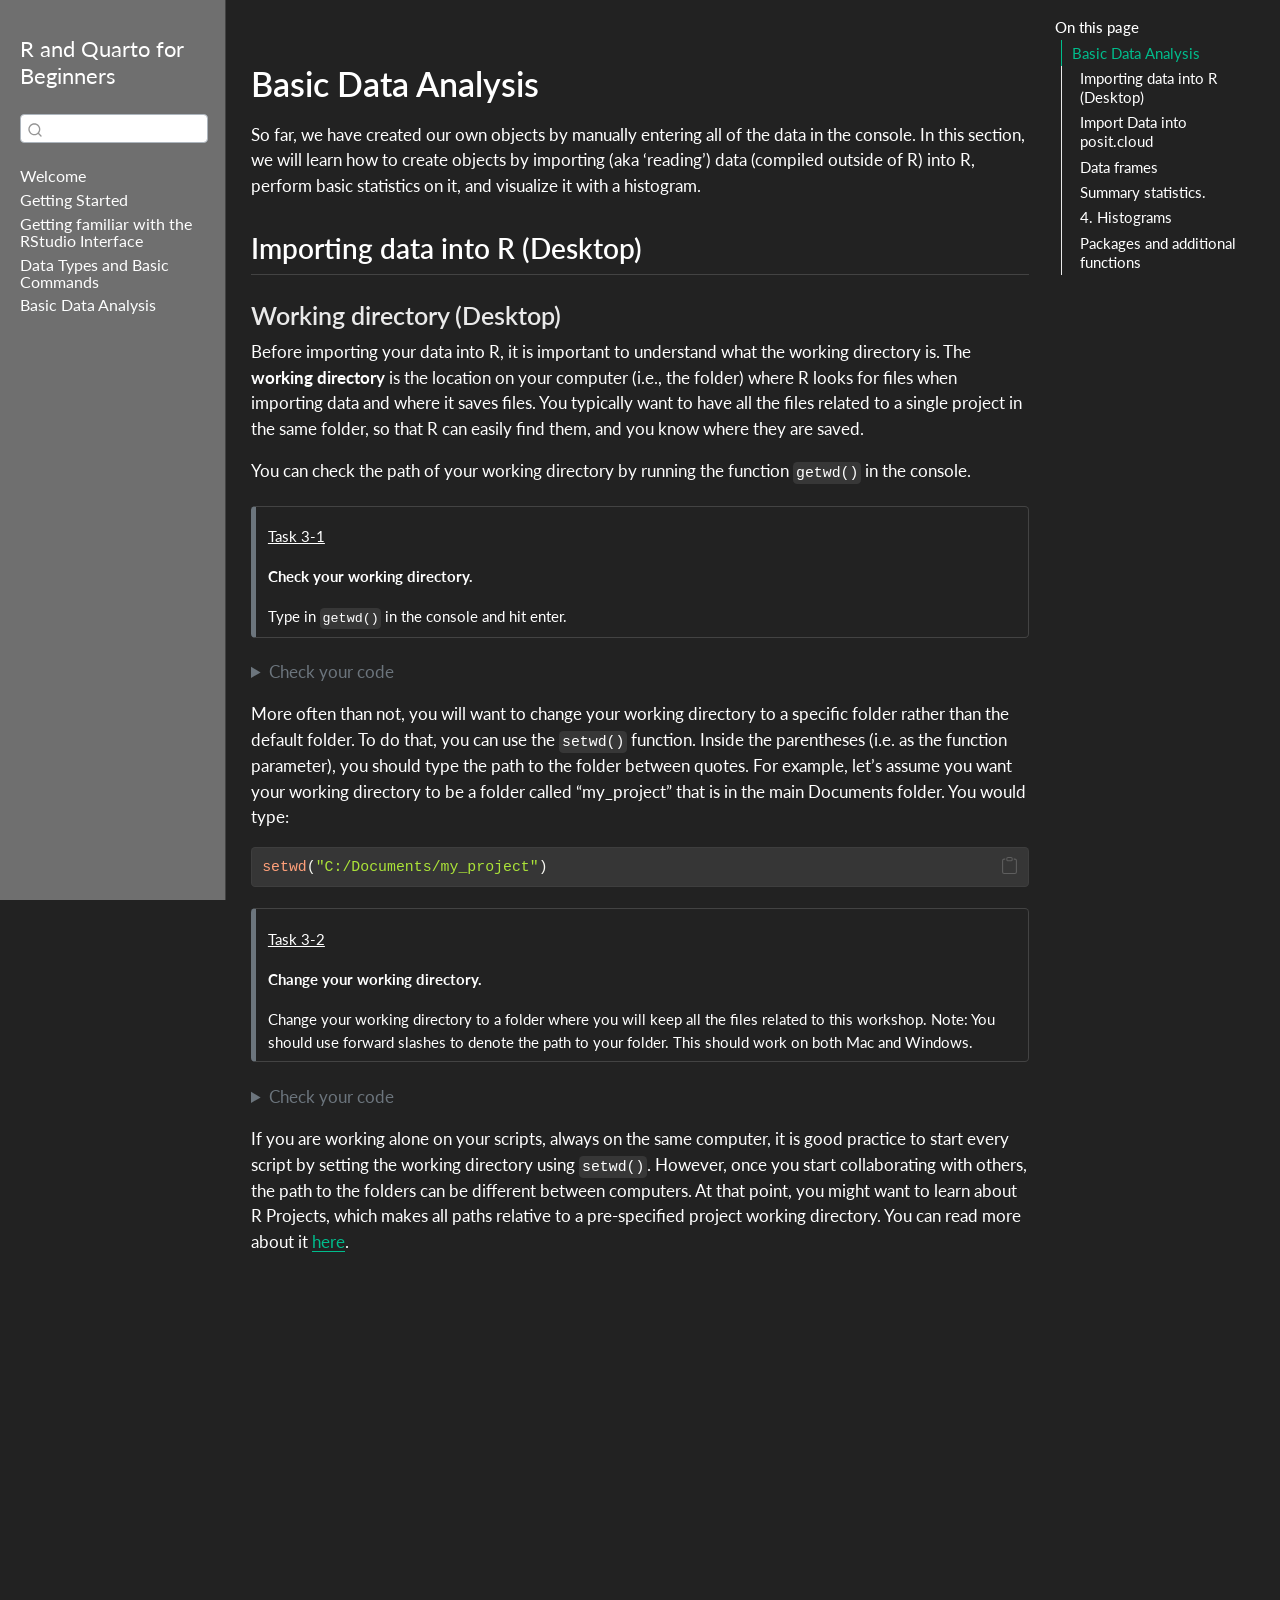
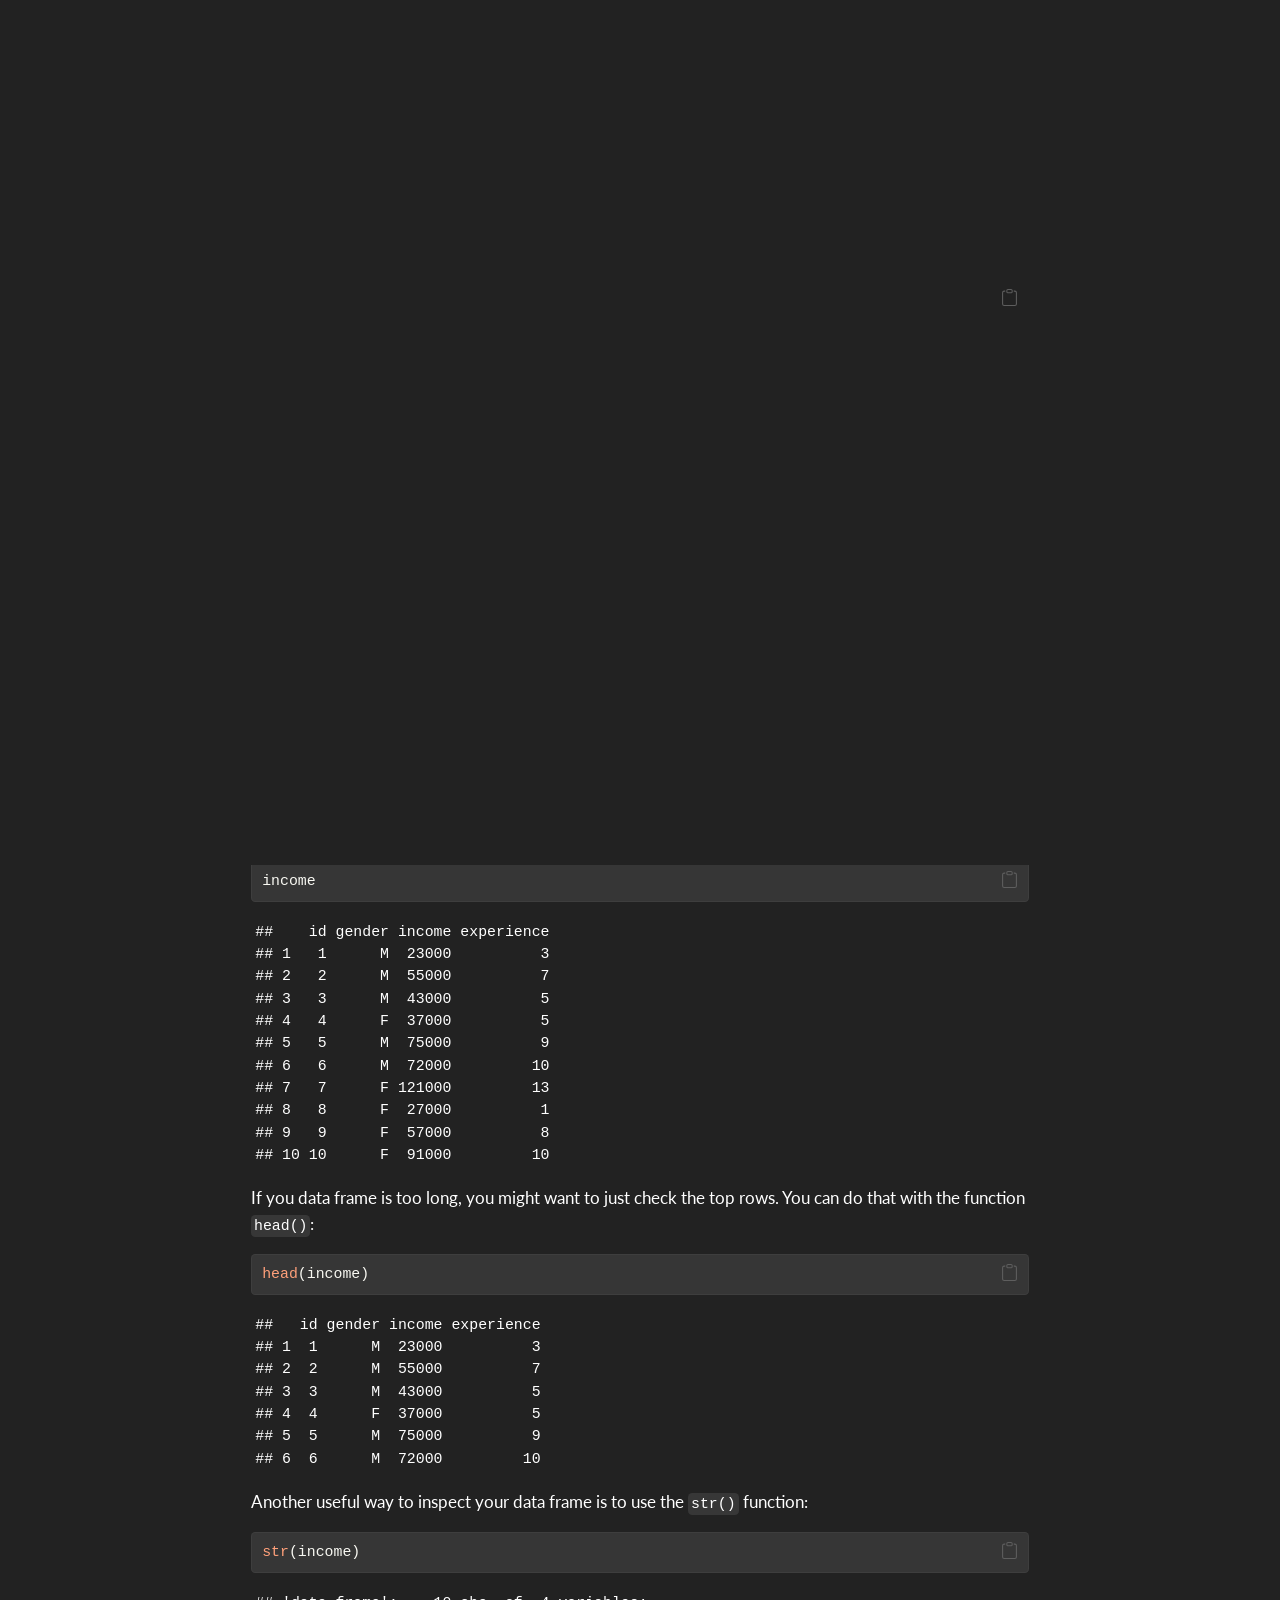
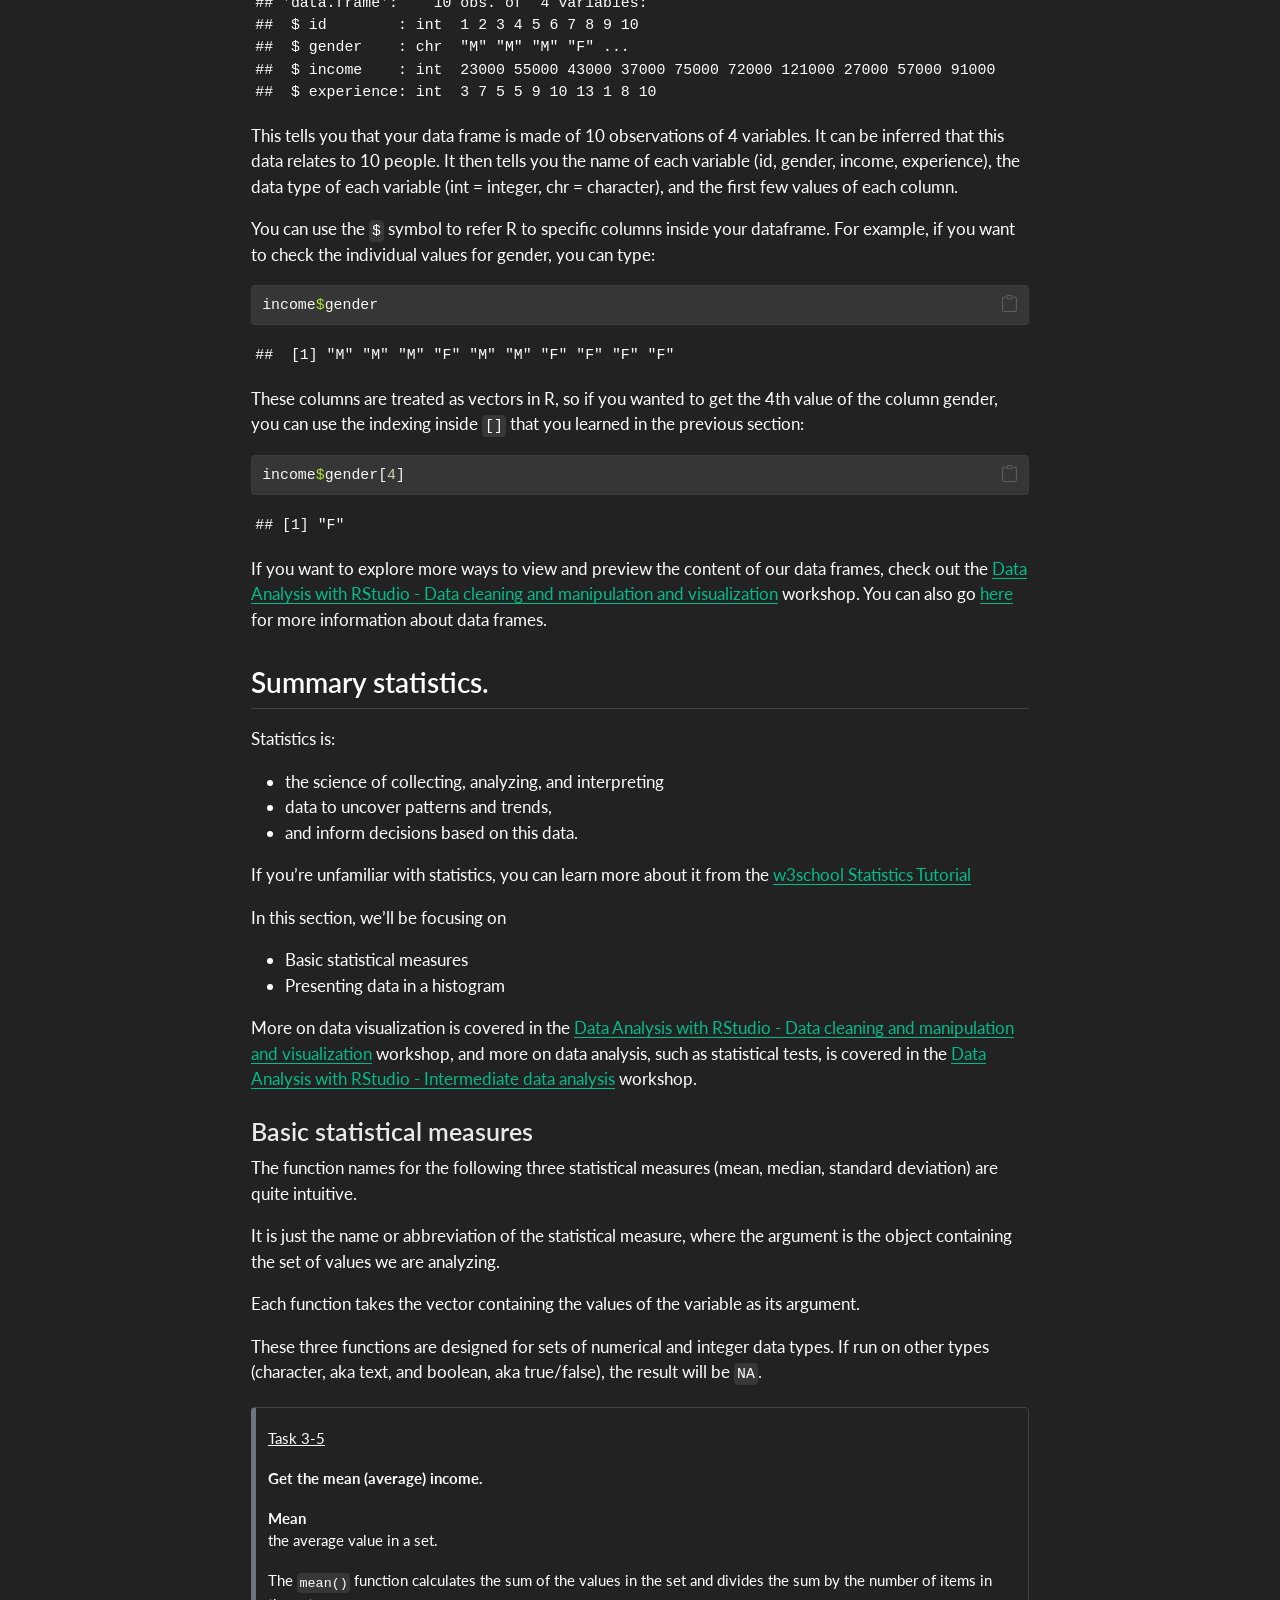
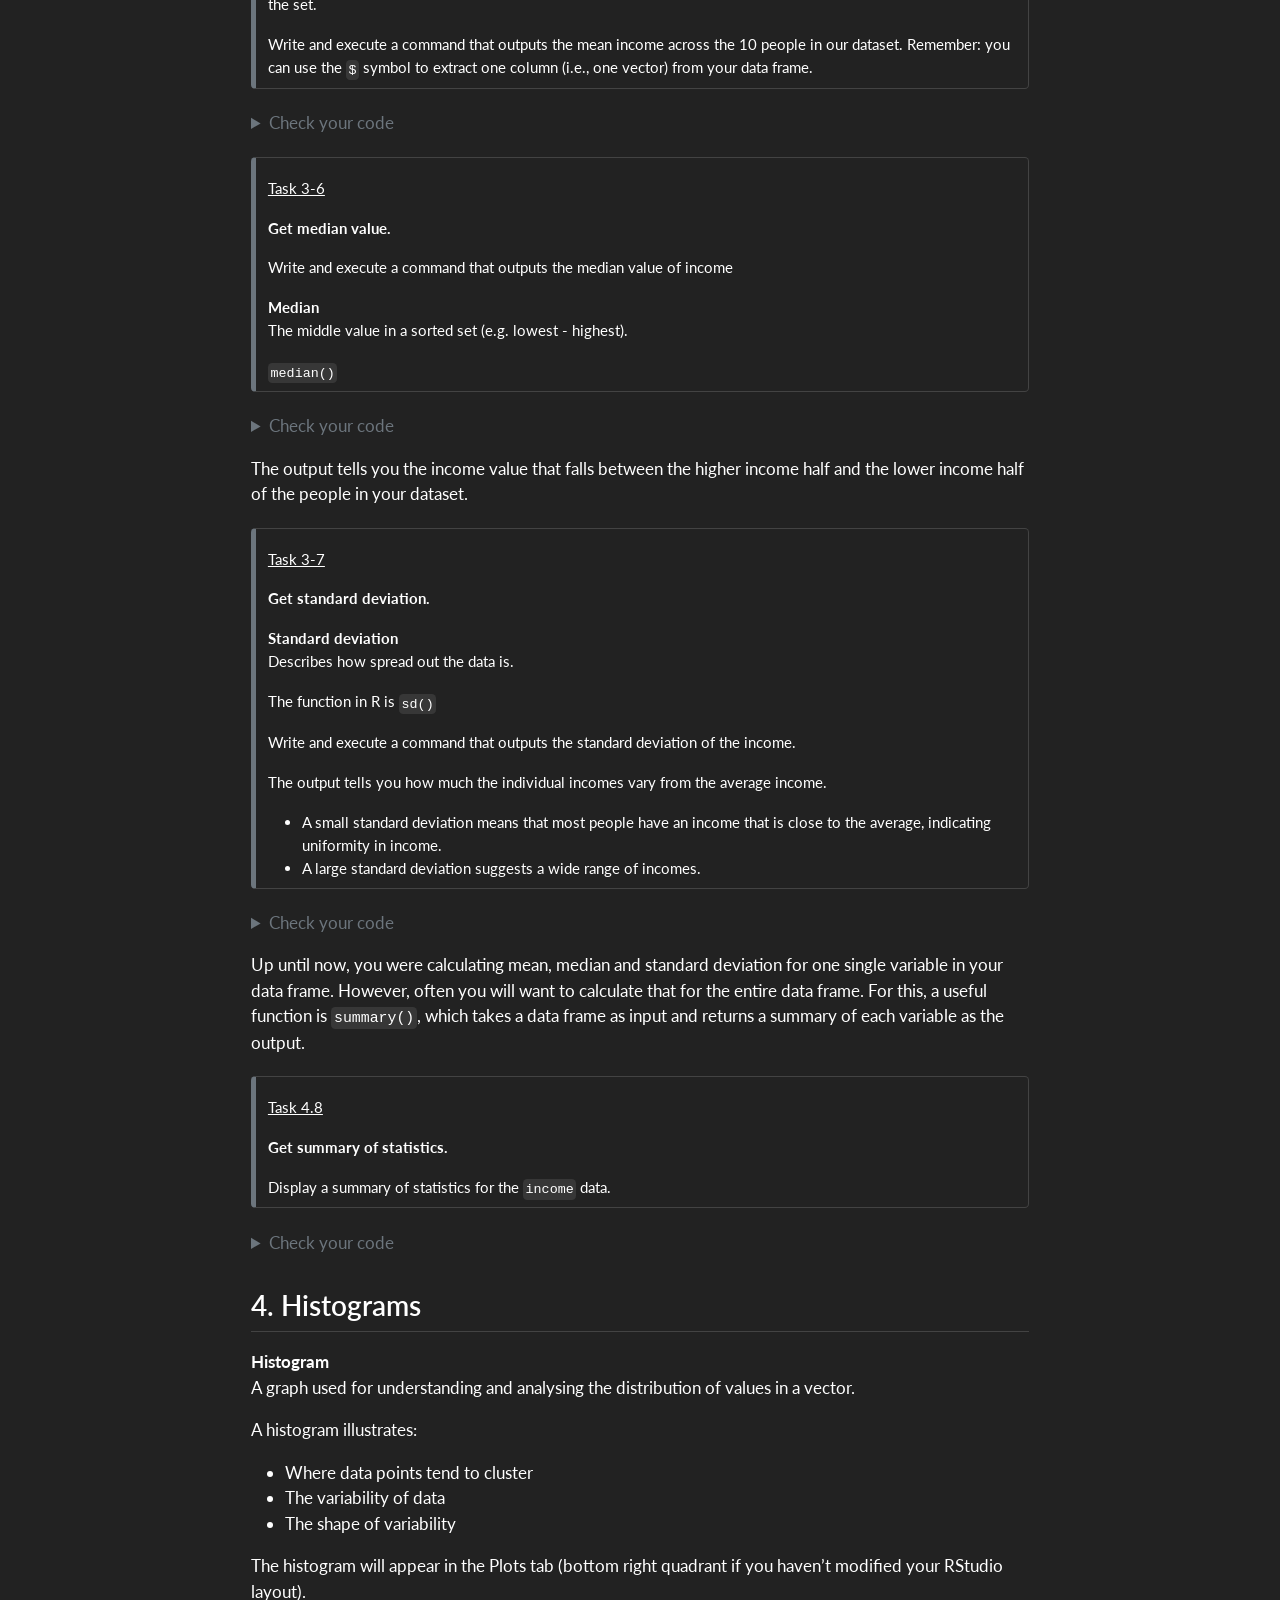
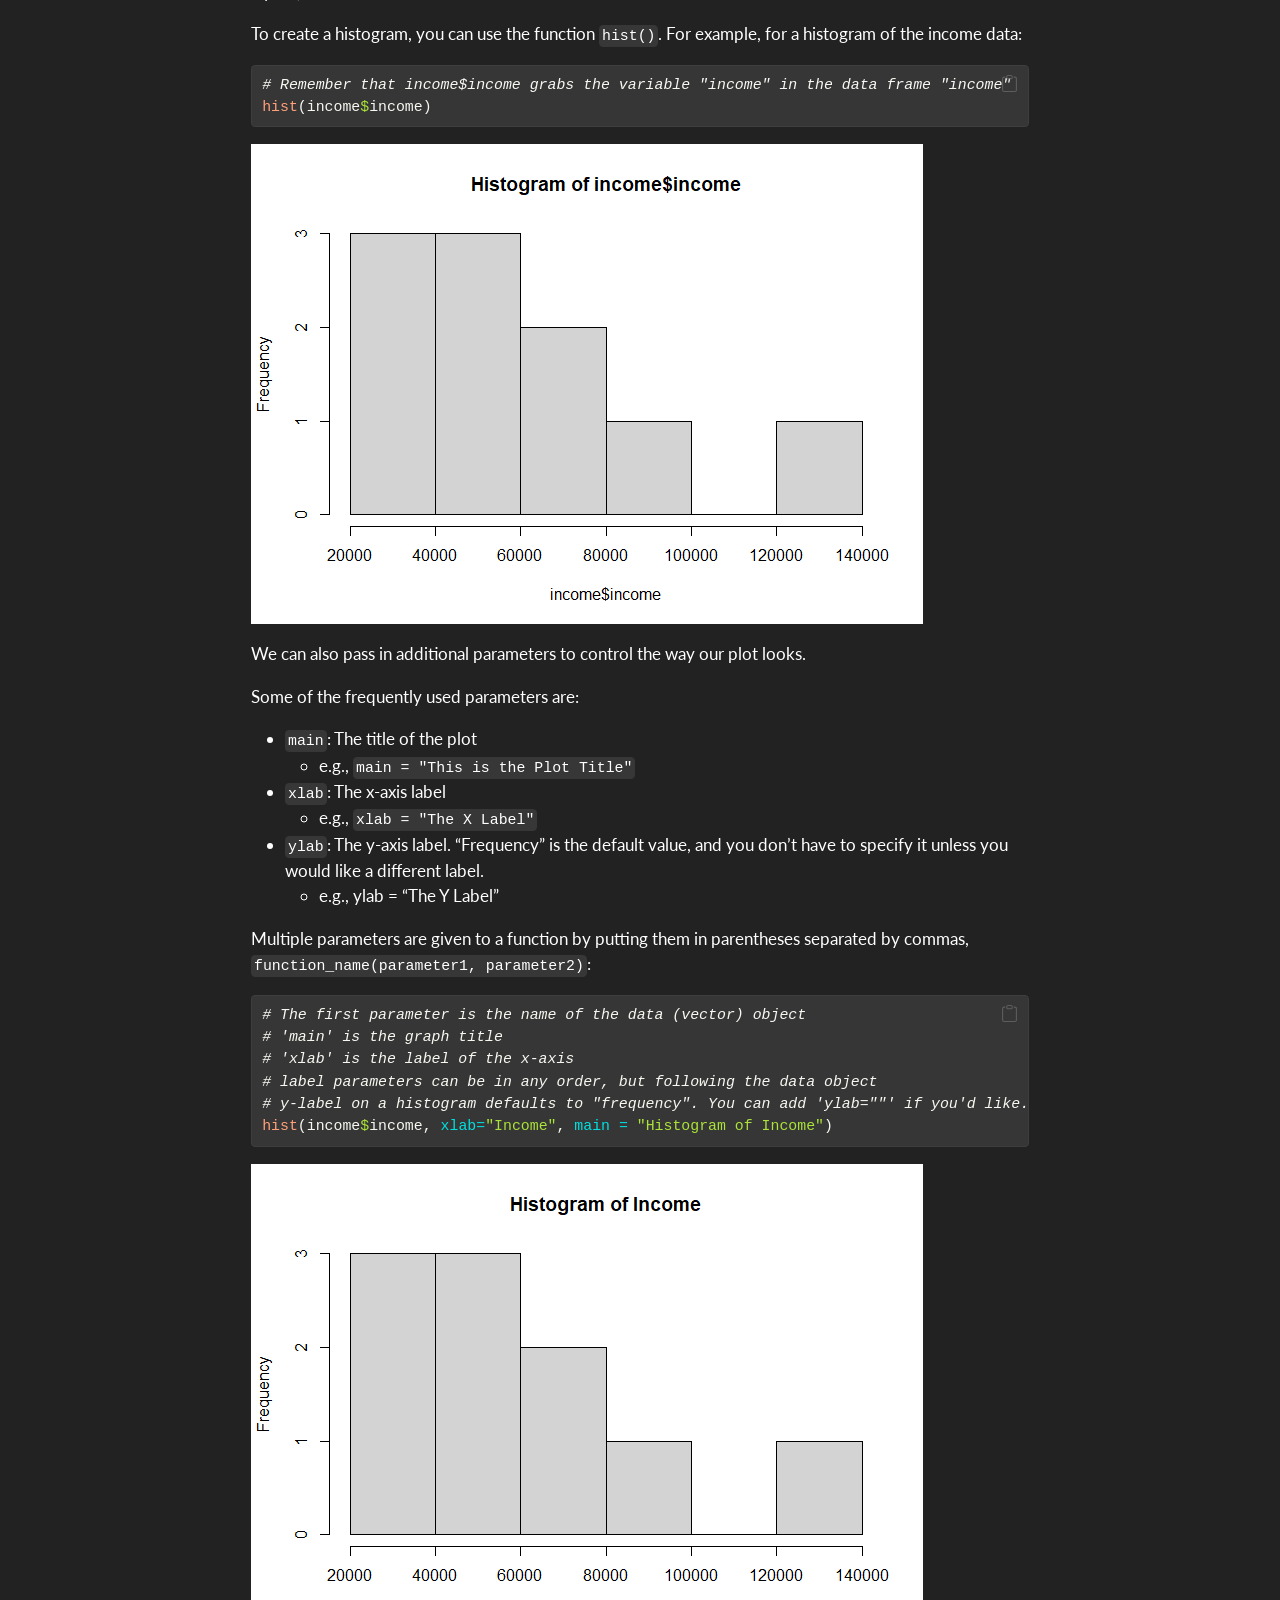
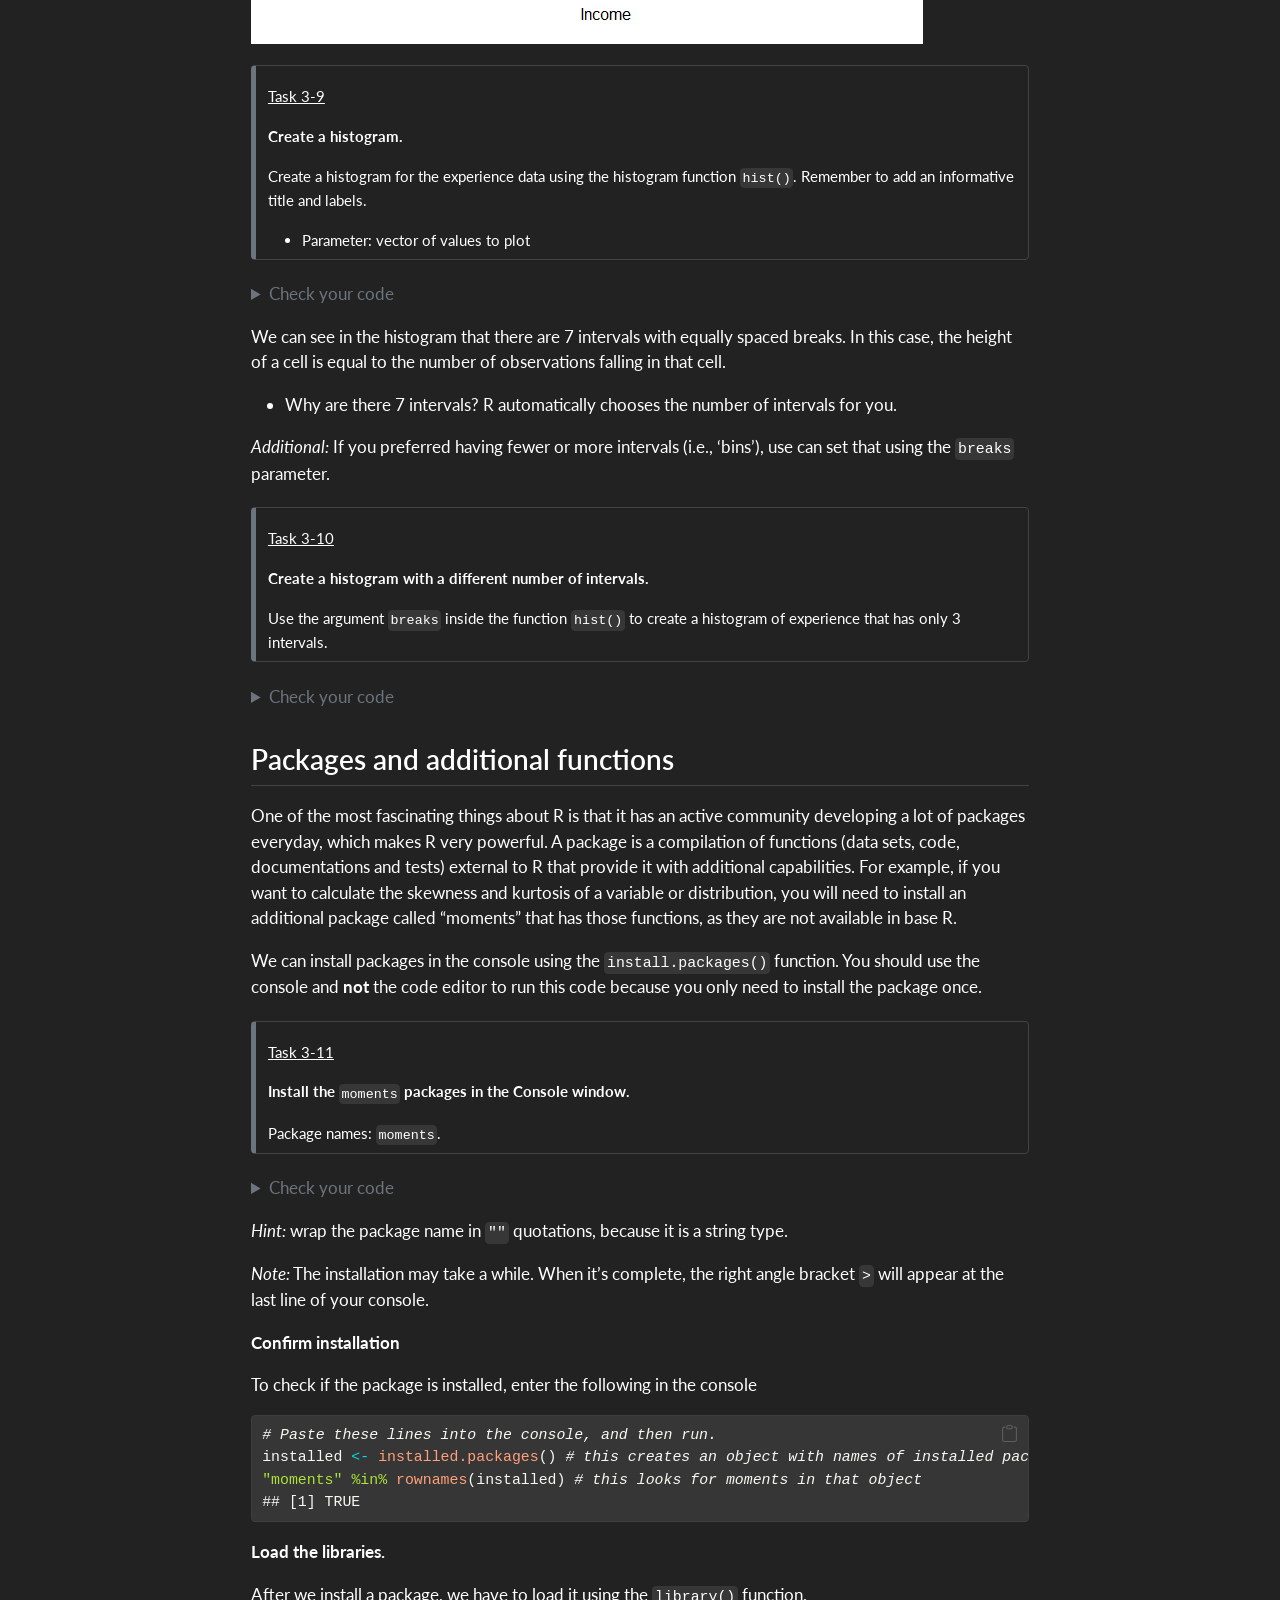
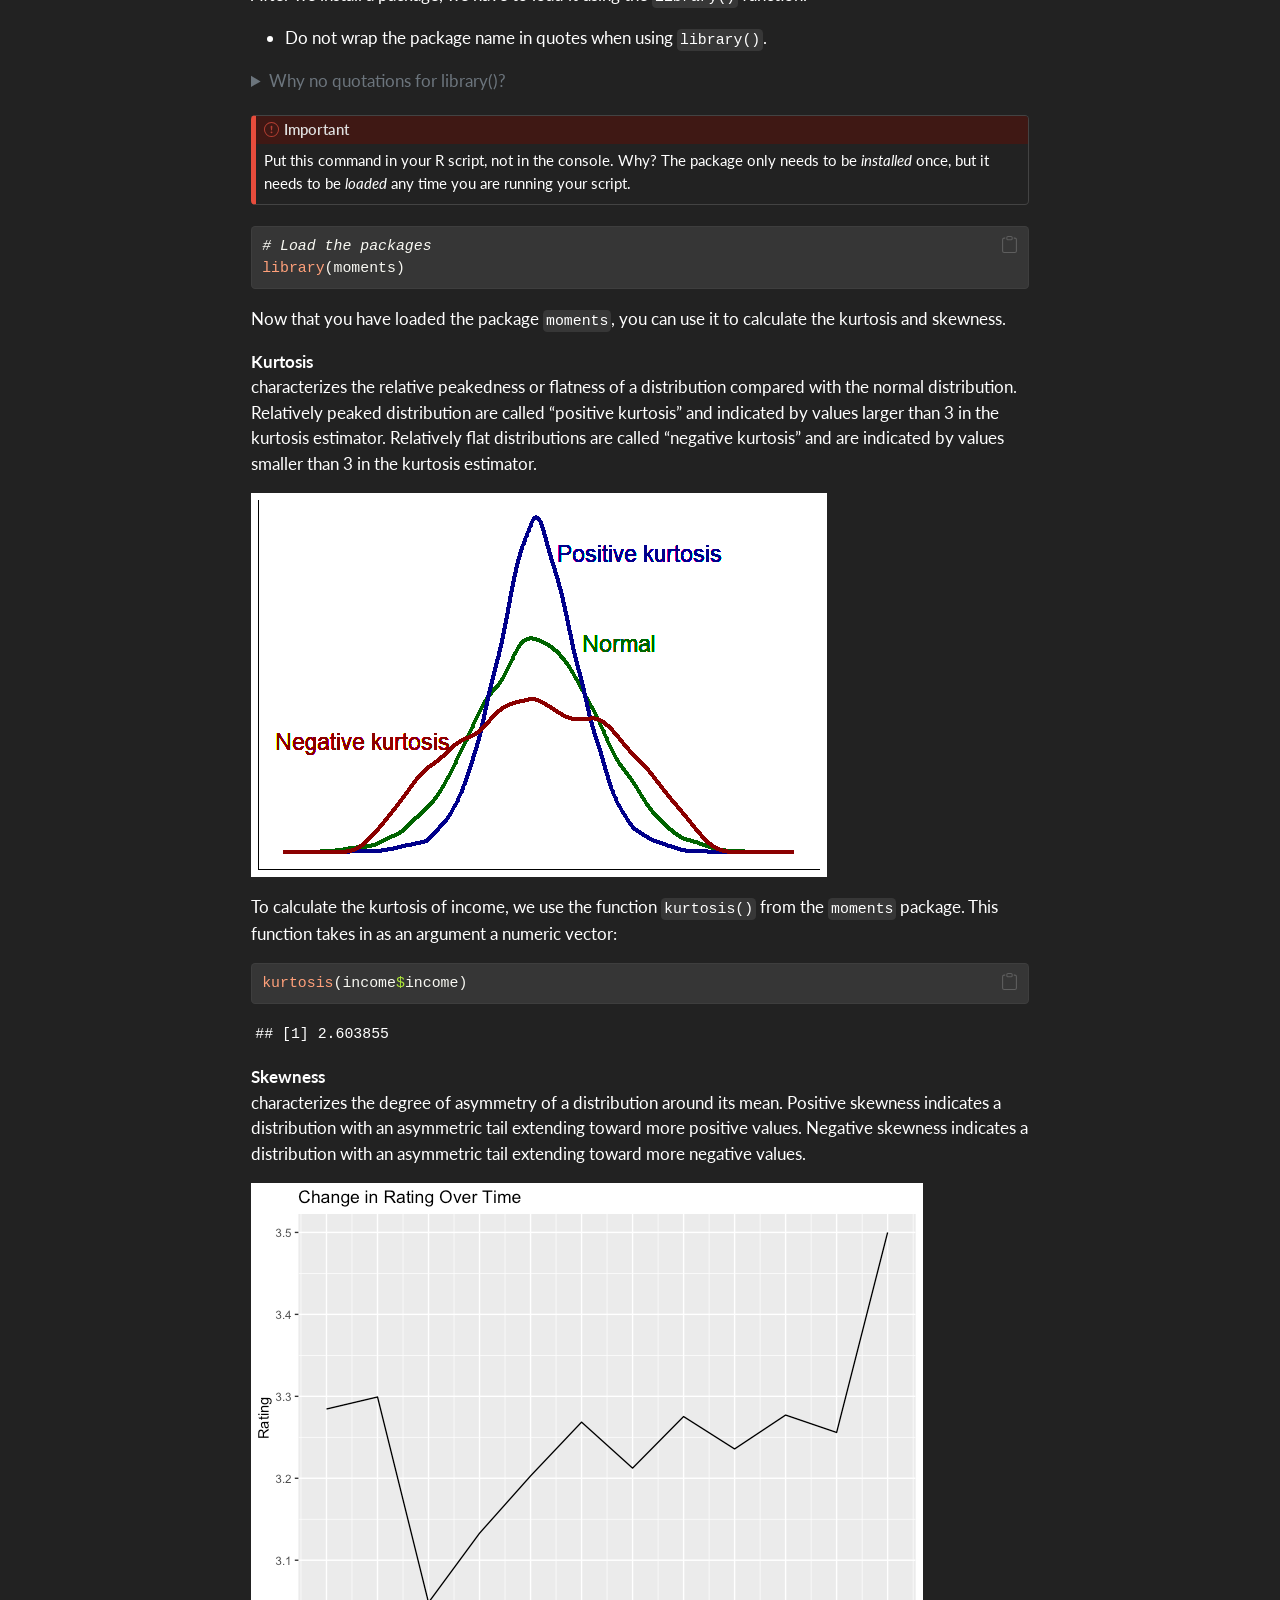
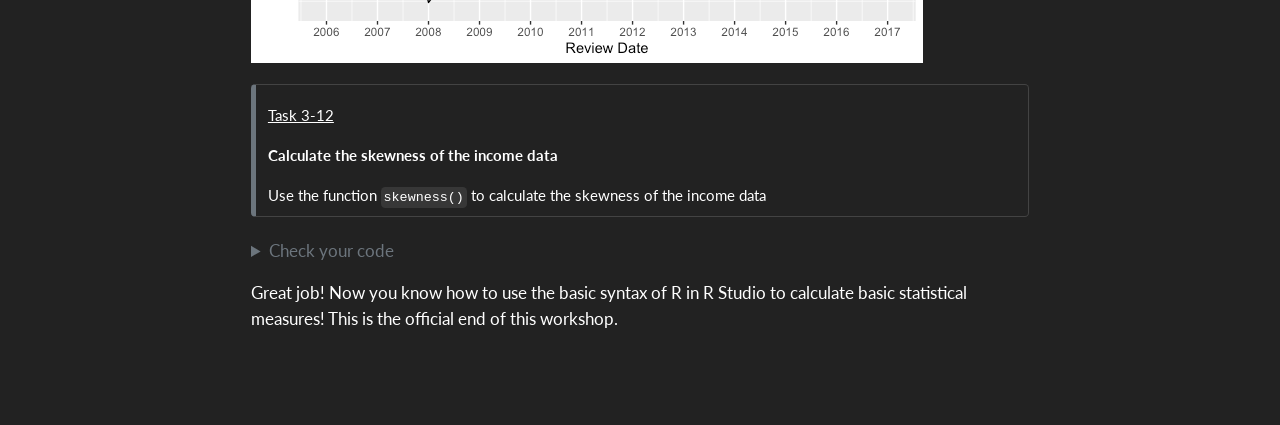
==== docs/basic-analyses.html @ 028a821b "fin" ====
<!DOCTYPE html>
<html xmlns="http://www.w3.org/1999/xhtml" lang="en" xml:lang="en"><head>

<meta charset="utf-8">
<meta name="generator" content="quarto-1.8.27">

<meta name="viewport" content="width=device-width, initial-scale=1.0, user-scalable=yes">


<title>basic-analyses – R and Quarto for Beginners</title>
<style>
code{white-space: pre-wrap;}
span.smallcaps{font-variant: small-caps;}
div.columns{display: flex; gap: min(4vw, 1.5em);}
div.column{flex: auto; overflow-x: auto;}
div.hanging-indent{margin-left: 1.5em; text-indent: -1.5em;}
ul.task-list{list-style: none;}
ul.task-list li input[type="checkbox"] {
  width: 0.8em;
  margin: 0 0.8em 0.2em -1em; /* quarto-specific, see https://github.com/quarto-dev/quarto-cli/issues/4556 */ 
  vertical-align: middle;
}
/* CSS for syntax highlighting */
html { -webkit-text-size-adjust: 100%; }
pre > code.sourceCode { white-space: pre; position: relative; }
pre > code.sourceCode > span { display: inline-block; line-height: 1.25; }
pre > code.sourceCode > span:empty { height: 1.2em; }
.sourceCode { overflow: visible; }
code.sourceCode > span { color: inherit; text-decoration: inherit; }
div.sourceCode { margin: 1em 0; }
pre.sourceCode { margin: 0; }
@media screen {
div.sourceCode { overflow: auto; }
}
@media print {
pre > code.sourceCode { white-space: pre-wrap; }
pre > code.sourceCode > span { text-indent: -5em; padding-left: 5em; }
}
pre.numberSource code
  { counter-reset: source-line 0; }
pre.numberSource code > span
  { position: relative; left: -4em; counter-increment: source-line; }
pre.numberSource code > span > a:first-child::before
  { content: counter(source-line);
    position: relative; left: -1em; text-align: right; vertical-align: baseline;
    border: none; display: inline-block;
    -webkit-touch-callout: none; -webkit-user-select: none;
    -khtml-user-select: none; -moz-user-select: none;
    -ms-user-select: none; user-select: none;
    padding: 0 4px; width: 4em;
  }
pre.numberSource { margin-left: 3em;  padding-left: 4px; }
div.sourceCode
  {   }
@media screen {
pre > code.sourceCode > span > a:first-child::before { text-decoration: underline; }
}
</style>


<script src="site_libs/quarto-nav/quarto-nav.js"></script>
<script src="site_libs/quarto-nav/headroom.min.js"></script>
<script src="site_libs/clipboard/clipboard.min.js"></script>
<script src="site_libs/quarto-search/autocomplete.umd.js"></script>
<script src="site_libs/quarto-search/fuse.min.js"></script>
<script src="site_libs/quarto-search/quarto-search.js"></script>
<meta name="quarto:offset" content="./">
<script src="site_libs/quarto-html/quarto.js" type="module"></script>
<script src="site_libs/quarto-html/tabsets/tabsets.js" type="module"></script>
<script src="site_libs/quarto-html/axe/axe-check.js" type="module"></script>
<script src="site_libs/quarto-html/popper.min.js"></script>
<script src="site_libs/quarto-html/tippy.umd.min.js"></script>
<script src="site_libs/quarto-html/anchor.min.js"></script>
<link href="site_libs/quarto-html/tippy.css" rel="stylesheet">
<link href="site_libs/quarto-html/quarto-syntax-highlighting-dark-4d9afe2b8d18ee9fa5d0d57b5ed4214d.css" rel="stylesheet" id="quarto-text-highlighting-styles">
<script src="site_libs/bootstrap/bootstrap.min.js"></script>
<link href="site_libs/bootstrap/bootstrap-icons.css" rel="stylesheet">
<link href="site_libs/bootstrap/bootstrap-96e9ea3fe3ab1223fc52048f2d3b7472.min.css" rel="stylesheet" append-hash="true" id="quarto-bootstrap" data-mode="dark">
<script src="site_libs/quarto-contrib/glightbox/glightbox.min.js"></script>
<link href="site_libs/quarto-contrib/glightbox/glightbox.min.css" rel="stylesheet">
<link href="site_libs/quarto-contrib/glightbox/lightbox.css" rel="stylesheet">
<script id="quarto-search-options" type="application/json">{
  "location": "sidebar",
  "copy-button": false,
  "collapse-after": 3,
  "panel-placement": "start",
  "type": "textbox",
  "limit": 50,
  "keyboard-shortcut": [
    "f",
    "/",
    "s"
  ],
  "show-item-context": false,
  "language": {
    "search-no-results-text": "No results",
    "search-matching-documents-text": "matching documents",
    "search-copy-link-title": "Copy link to search",
    "search-hide-matches-text": "Hide additional matches",
    "search-more-match-text": "more match in this document",
    "search-more-matches-text": "more matches in this document",
    "search-clear-button-title": "Clear",
    "search-text-placeholder": "",
    "search-detached-cancel-button-title": "Cancel",
    "search-submit-button-title": "Submit",
    "search-label": "Search"
  }
}</script>


<link rel="stylesheet" href="styles.css">
</head>

<body class="nav-sidebar docked quarto-light">

<div id="quarto-search-results"></div>
  <header id="quarto-header" class="headroom fixed-top">
  <nav class="quarto-secondary-nav">
    <div class="container-fluid d-flex">
      <button type="button" class="quarto-btn-toggle btn" data-bs-toggle="collapse" role="button" data-bs-target=".quarto-sidebar-collapse-item" aria-controls="quarto-sidebar" aria-expanded="false" aria-label="Toggle sidebar navigation" onclick="if (window.quartoToggleHeadroom) { window.quartoToggleHeadroom(); }">
        <i class="bi bi-layout-text-sidebar-reverse"></i>
      </button>
        <nav class="quarto-page-breadcrumbs" aria-label="breadcrumb"><ol class="breadcrumb"><li class="breadcrumb-item"><a href="./basic-analyses.html">Basic Data Analysis</a></li></ol></nav>
        <a class="flex-grow-1" role="navigation" data-bs-toggle="collapse" data-bs-target=".quarto-sidebar-collapse-item" aria-controls="quarto-sidebar" aria-expanded="false" aria-label="Toggle sidebar navigation" onclick="if (window.quartoToggleHeadroom) { window.quartoToggleHeadroom(); }">      
        </a>
      <button type="button" class="btn quarto-search-button" aria-label="Search" onclick="window.quartoOpenSearch();">
        <i class="bi bi-search"></i>
      </button>
    </div>
  </nav>
</header>
<!-- content -->
<div id="quarto-content" class="quarto-container page-columns page-rows-contents page-layout-article">
<!-- sidebar -->
  <nav id="quarto-sidebar" class="sidebar collapse collapse-horizontal quarto-sidebar-collapse-item sidebar-navigation docked overflow-auto">
    <div class="pt-lg-2 mt-2 text-left sidebar-header">
    <div class="sidebar-title mb-0 py-0">
      <a href="./">R and Quarto for Beginners</a> 
    </div>
      </div>
        <div class="mt-2 flex-shrink-0 align-items-center">
        <div class="sidebar-search">
        <div id="quarto-search" class="" title="Search"></div>
        </div>
        </div>
    <div class="sidebar-menu-container"> 
    <ul class="list-unstyled mt-1">
        <li class="sidebar-item">
  <div class="sidebar-item-container"> 
  <a href="./index.html" class="sidebar-item-text sidebar-link">
 <span class="menu-text">Welcome</span></a>
  </div>
</li>
        <li class="sidebar-item">
  <div class="sidebar-item-container"> 
  <a href="./getting-started.html" class="sidebar-item-text sidebar-link">
 <span class="menu-text">Getting Started</span></a>
  </div>
</li>
        <li class="sidebar-item">
  <div class="sidebar-item-container"> 
  <a href="./rstudio-interface.html" class="sidebar-item-text sidebar-link">
 <span class="menu-text">Getting familiar with the RStudio Interface</span></a>
  </div>
</li>
        <li class="sidebar-item">
  <div class="sidebar-item-container"> 
  <a href="./data-types-commands.html" class="sidebar-item-text sidebar-link">
 <span class="menu-text">Data Types and Basic Commands</span></a>
  </div>
</li>
        <li class="sidebar-item">
  <div class="sidebar-item-container"> 
  <a href="./basic-analyses.html" class="sidebar-item-text sidebar-link active">
 <span class="menu-text">Basic Data Analysis</span></a>
  </div>
</li>
    </ul>
    </div>
</nav>
<div id="quarto-sidebar-glass" class="quarto-sidebar-collapse-item" data-bs-toggle="collapse" data-bs-target=".quarto-sidebar-collapse-item"></div>
<!-- margin-sidebar -->
    <div id="quarto-margin-sidebar" class="sidebar margin-sidebar">
        <nav id="TOC" role="doc-toc" class="toc-active">
    <h2 id="toc-title">On this page</h2>
   
  <ul>
  <li><a href="#basic-data-analysis" id="toc-basic-data-analysis" class="nav-link active" data-scroll-target="#basic-data-analysis">Basic Data Analysis</a>
  <ul>
  <li><a href="#importing-data-into-r-desktop" id="toc-importing-data-into-r-desktop" class="nav-link" data-scroll-target="#importing-data-into-r-desktop">Importing data into R (Desktop)</a>
  <ul>
  <li><a href="#working-directory-desktop" id="toc-working-directory-desktop" class="nav-link" data-scroll-target="#working-directory-desktop">Working directory (Desktop)</a></li>
  <li><a href="#importing-tabular-data" id="toc-importing-tabular-data" class="nav-link" data-scroll-target="#importing-tabular-data">Importing tabular data</a></li>
  </ul></li>
  <li><a href="#import-data-into-posit.cloud" id="toc-import-data-into-posit.cloud" class="nav-link" data-scroll-target="#import-data-into-posit.cloud">Import Data into posit.cloud</a>
  <ul>
  <li><a href="#read.csv" id="toc-read.csv" class="nav-link" data-scroll-target="#read.csv">read.csv()</a></li>
  </ul></li>
  <li><a href="#data-frames" id="toc-data-frames" class="nav-link" data-scroll-target="#data-frames">Data frames</a></li>
  <li><a href="#summary-statistics." id="toc-summary-statistics." class="nav-link" data-scroll-target="#summary-statistics.">Summary statistics.</a>
  <ul>
  <li><a href="#basic-statistical-measures" id="toc-basic-statistical-measures" class="nav-link" data-scroll-target="#basic-statistical-measures">Basic statistical measures</a></li>
  </ul></li>
  <li><a href="#histograms" id="toc-histograms" class="nav-link" data-scroll-target="#histograms">4. Histograms</a></li>
  <li><a href="#packages-and-additional-functions" id="toc-packages-and-additional-functions" class="nav-link" data-scroll-target="#packages-and-additional-functions">Packages and additional functions</a></li>
  </ul></li>
  </ul>
</nav>
    </div>
<!-- main -->
<main class="content" id="quarto-document-content"><header id="title-block-header" class="quarto-title-block"></header>




<section id="basic-data-analysis" class="level1">
<h1>Basic Data Analysis</h1>
<p>So far, we have created our own objects by manually entering all of the data in the console. In this section, we will learn how to create objects by importing (aka ‘reading’) data (compiled outside of R) into R, perform basic statistics on it, and visualize it with a histogram.</p>
<section id="importing-data-into-r-desktop" class="level2">
<h2 class="anchored" data-anchor-id="importing-data-into-r-desktop">Importing data into R (Desktop)</h2>
<section id="working-directory-desktop" class="level3">
<h3 class="anchored" data-anchor-id="working-directory-desktop">Working directory (Desktop)</h3>
<p>Before importing your data into R, it is important to understand what the working directory is. The <strong>working directory</strong> is the location on your computer (i.e., the folder) where R looks for files when importing data and where it saves files. You typically want to have all the files related to a single project in the same folder, so that R can easily find them, and you know where they are saved.</p>
<p>You can check the path of your working directory by running the function <code>getwd()</code> in the console.</p>
<div class="callout callout-style-simple callout-none no-icon">
<div class="callout-body d-flex">
<div class="callout-icon-container">
<i class="callout-icon no-icon"></i>
</div>
<div class="callout-body-container">
<p><u>Task 3-1</u></p>
<p><strong>Check your working directory.</strong></p>
<p>Type in <code>getwd()</code> in the console and hit enter.</p>
</div>
</div>
</div>
<details>
<summary>
Check your code
</summary>
<div class="code-copy-outer-scaffold"><div class="sourceCode" id="cb1"><pre class="sourceCode r code-with-copy"><code class="sourceCode r"><span id="cb1-1"><a href="#cb1-1" aria-hidden="true" tabindex="-1"></a><span class="fu">getwd</span>()</span></code></pre></div><button title="Copy to Clipboard" class="code-copy-button"><i class="bi"></i></button></div>
<p>## [1] “A Path to a Folder”</p>
<p>You will get a path to a folder on your computer. This is your current working directory.</p>
</details>
<p>More often than not, you will want to change your working directory to a specific folder rather than the default folder. To do that, you can use the <code>setwd()</code> function. Inside the parentheses (i.e.&nbsp;as the function parameter), you should type the path to the folder between quotes. For example, let’s assume you want your working directory to be a folder called “my_project” that is in the main Documents folder. You would type:</p>
<div class="code-copy-outer-scaffold"><div class="sourceCode" id="cb2"><pre class="sourceCode r code-with-copy"><code class="sourceCode r"><span id="cb2-1"><a href="#cb2-1" aria-hidden="true" tabindex="-1"></a><span class="fu">setwd</span>(<span class="st">"C:/Documents/my_project"</span>)</span></code></pre></div><button title="Copy to Clipboard" class="code-copy-button"><i class="bi"></i></button></div>
<div class="callout callout-style-simple callout-none no-icon">
<div class="callout-body d-flex">
<div class="callout-icon-container">
<i class="callout-icon no-icon"></i>
</div>
<div class="callout-body-container">
<p><u>Task 3-2</u></p>
<p><strong>Change your working directory.</strong></p>
<p>Change your working directory to a folder where you will keep all the files related to this workshop. Note: You should use forward slashes to denote the path to your folder. This should work on both Mac and Windows.</p>
</div>
</div>
</div>
<details>
<summary>
Check your code
</summary>
<div class="code-copy-outer-scaffold"><div class="sourceCode" id="cb3"><pre class="sourceCode r code-with-copy"><code class="sourceCode r"><span id="cb3-1"><a href="#cb3-1" aria-hidden="true" tabindex="-1"></a><span class="fu">setwd</span>(<span class="st">"Path to Folder"</span>) <span class="co"># </span><span class="al">NOTE</span><span class="co">: you should change this to the path to the folder in your computer!</span></span></code></pre></div><button title="Copy to Clipboard" class="code-copy-button"><i class="bi"></i></button></div>
</details>
<p>If you are working alone on your scripts, always on the same computer, it is good practice to start every script by setting the working directory using <code>setwd()</code>. However, once you start collaborating with others, the path to the folders can be different between computers. At that point, you might want to learn about R Projects, which makes all paths relative to a pre-specified project working directory. You can read more about it <a href="https://intro2r.com/rsprojs.html" target="“_blank”">here</a>.</p>
</section>
<section id="importing-tabular-data" class="level3">
<h3 class="anchored" data-anchor-id="importing-tabular-data">Importing tabular data</h3>
<p>Now that you have your working directory set up, you can import your data into R. R can handle multiple file types:</p>
<ul>
<li>.csv (comma-separated values)</li>
<li>Excel (.xls, .xlsx)</li>
<li>.txt (and .tsv - tab-separated values)</li>
<li>.json (used for nested data structures)
<ul>
<li>These would likely be arrays of more than 2 dimensions.</li>
</ul></li>
<li>SPSS (another specialized statistics software)</li>
<li>Data scraped from the web or via an API.</li>
</ul>
<p>For tabular data, you will most likely be importing .csv or .xlsx files. In this workshop, we will work with .csv files because you can import them with base R. If you have your data in Excel, you can save it as .csv by clicking on File &gt; Save as. If you want to import .xslx files directly, you will need to install a specific package (see <a href="https://readxl.tidyverse.org/" target="“_blank”">here</a>).</p>
<div class="callout callout-style-simple callout-none no-icon">
<div class="callout-body d-flex">
<div class="callout-icon-container">
<i class="callout-icon no-icon"></i>
</div>
<div class="callout-body-container">
<p><u>Task 3-3</u></p>
<p><strong>Download data.</strong></p>
<p>Download and save <a href="docs/income.csv" target="“_blank”">this spreadsheet of Income data</a>.</p>
</div>
</div>
</div>
<div class="callout callout-style-default callout-important callout-titled">
<div class="callout-header d-flex align-content-center">
<div class="callout-icon-container">
<i class="callout-icon"></i>
</div>
<div class="callout-title-container flex-fill">
Important
</div>
</div>
<div class="callout-body-container callout-body">
<p>Please save the file in your working directory, specified in the task above.</p>
</div>
</div>
</section>
</section>
<section id="import-data-into-posit.cloud" class="level2">
<h2 class="anchored" data-anchor-id="import-data-into-posit.cloud">Import Data into posit.cloud</h2>
<p>In the “Files” pane, click “Upload”.</p>
<p><a href="assets/posit-upload.png" class="lightbox" data-gallery="quarto-lightbox-gallery-1"><img src="assets/posit-upload.png" class="img-fluid" alt="portion of the posit cloud interface with the 'Upload button highlighted"></a></p>
<p>Click the “Choose File” option and navigate to the file you want to upload.</p>
<p><a href="assets/posit-upload-2.png" class="lightbox" data-gallery="quarto-lightbox-gallery-2"><img src="assets/posit-upload-2.png" class="img-fluid" alt="portion of the posit cloud interface with the 'Choose File' button visible"></a></p>
<section id="read.csv" class="level3">
<h3 class="anchored" data-anchor-id="read.csv">read.csv()</h3>
<p>Once the file is in posit.cloud, you will need to read the csv into R.</p>
<p>To import a .csv file in R, you can use the <code>read.csv()</code> function. This function takes as its main argument the name of the file you want to import. This should be in quotes and include the file type.</p>
<p>If you want R to import your file and save it in an object, you need to specify the name of the object and use the <code>&lt;-</code> symbol to assign the imported file to the object:</p>
<div class="code-copy-outer-scaffold"><div class="sourceCode" id="cb4"><pre class="sourceCode r code-with-copy"><code class="sourceCode r"><span id="cb4-1"><a href="#cb4-1" aria-hidden="true" tabindex="-1"></a><span class="co"># This code will create an object called object.name with the data from the .csv file</span></span>
<span id="cb4-2"><a href="#cb4-2" aria-hidden="true" tabindex="-1"></a>object.name <span class="ot">&lt;-</span> <span class="fu">read.csv</span>(<span class="st">"path-to-file.csv"</span>)</span></code></pre></div><button title="Copy to Clipboard" class="code-copy-button"><i class="bi"></i></button></div>
<p>Attention: if you do not assign an object to the imported file, R will simply print the imported data in the console and not save it in an object for future use. Always import data by assigning it to an object.</p>
<div class="callout callout-style-simple callout-none no-icon">
<div class="callout-body d-flex">
<div class="callout-icon-container">
<i class="callout-icon no-icon"></i>
</div>
<div class="callout-body-container">
<p><u>Task 3-4</u></p>
<p><strong>Import data.</strong></p>
<p>Use the function <code>read.csv()</code> to import the dataset of Income data to an object called “income”.</p>
</div>
</div>
</div>
<details>
<summary>
Check your code
</summary>
<div class="code-copy-outer-scaffold"><div class="sourceCode" id="cb5"><pre class="sourceCode r code-with-copy"><code class="sourceCode r"><span id="cb5-1"><a href="#cb5-1" aria-hidden="true" tabindex="-1"></a>income <span class="ot">&lt;-</span> <span class="fu">read.csv</span>(<span class="st">"income.csv"</span>)</span></code></pre></div><button title="Copy to Clipboard" class="code-copy-button"><i class="bi"></i></button></div>
<p>After running this code, you should see the object “income” in your environment panel in the top right.</p>
<p>If you get an error message that says “No such file or directory”, it’s probably because you did not save the .csv file in your working directory, or because there is a typo in the file name.</p>
</details>
<p>There are other functions in R to import other types of tabular data, and a generic function called <code>read.table()</code>, which is really useful if you need to specify some details when importing data, for example, which values to consider <code>NA</code>. To learn more about it, check <a href="https://intro2r.com/importing-data.html" target="“_blank”">this</a>.</p>
</section>
</section>
<section id="data-frames" class="level2">
<h2 class="anchored" data-anchor-id="data-frames">Data frames</h2>
<p>Now that you imported your file into R, we can take a closer look at it. The file you just imported is an object of the type data frame.</p>
<p>To check that, you can run the code:</p>
<div class="code-copy-outer-scaffold"><div class="sourceCode" id="cb6"><pre class="sourceCode r code-with-copy"><code class="sourceCode r"><span id="cb6-1"><a href="#cb6-1" aria-hidden="true" tabindex="-1"></a><span class="co"># The function class() tells you the type of object. It is good for checking if you imported your files correctly</span></span>
<span id="cb6-2"><a href="#cb6-2" aria-hidden="true" tabindex="-1"></a><span class="fu">class</span>(income)</span></code></pre></div><button title="Copy to Clipboard" class="code-copy-button"><i class="bi"></i></button></div>
<pre><code>## [1] "data.frame"</code></pre>
<dl>
<dt>Data frame</dt>
<dd>
essentially a table. It is a two-dimensional object that can hold different types of data.
</dd>
</dl>
<ul>
<li>Usually, data frames are used to store values of variables (i.e.&nbsp;the columns) recorded for different observations (i.e.&nbsp;the rows). For example, different observations made for different cats.</li>
<li>Data frames can contain one or more columns and one or more rows. - All values in a column are related (e.g., column 1 = age, column 2 = eye color)</li>
<li>Because the column contains the same type of information, it is equivalent to a vector (i.e., the ‘eye color’ column will contain characters, not numbers).</li>
<li>One row denotes one object from the set. For example, in the data frame of information about a set of cats, each row contains information about one specific cat.</li>
<li>A row can contain many different bits of information, like age (numerical), eye color (character), breed (character), whether or not it’s spayed/neutered (boolean). Because rows may contain values of different types, one row would most likely not be a vector. It would likely be a list, which can contain values of different types.</li>
</ul>
<p>To see the data in your data frame, simply enter the name of the data frame in the console and type ‘enter’ or ‘return’.</p>
<div class="code-copy-outer-scaffold"><div class="sourceCode" id="cb8"><pre class="sourceCode r code-with-copy"><code class="sourceCode r"><span id="cb8-1"><a href="#cb8-1" aria-hidden="true" tabindex="-1"></a>income</span></code></pre></div><button title="Copy to Clipboard" class="code-copy-button"><i class="bi"></i></button></div>
<pre><code>##    id gender income experience
## 1   1      M  23000          3
## 2   2      M  55000          7
## 3   3      M  43000          5
## 4   4      F  37000          5
## 5   5      M  75000          9
## 6   6      M  72000         10
## 7   7      F 121000         13
## 8   8      F  27000          1
## 9   9      F  57000          8
## 10 10      F  91000         10</code></pre>
<p>If you data frame is too long, you might want to just check the top rows. You can do that with the function <code>head()</code>:</p>
<div class="code-copy-outer-scaffold"><div class="sourceCode" id="cb10"><pre class="sourceCode r code-with-copy"><code class="sourceCode r"><span id="cb10-1"><a href="#cb10-1" aria-hidden="true" tabindex="-1"></a><span class="fu">head</span>(income)</span></code></pre></div><button title="Copy to Clipboard" class="code-copy-button"><i class="bi"></i></button></div>
<pre><code>##   id gender income experience
## 1  1      M  23000          3
## 2  2      M  55000          7
## 3  3      M  43000          5
## 4  4      F  37000          5
## 5  5      M  75000          9
## 6  6      M  72000         10</code></pre>
<p>Another useful way to inspect your data frame is to use the <code>str()</code> function:</p>
<div class="code-copy-outer-scaffold"><div class="sourceCode" id="cb12"><pre class="sourceCode r code-with-copy"><code class="sourceCode r"><span id="cb12-1"><a href="#cb12-1" aria-hidden="true" tabindex="-1"></a><span class="fu">str</span>(income)</span></code></pre></div><button title="Copy to Clipboard" class="code-copy-button"><i class="bi"></i></button></div>
<pre><code>## 'data.frame':    10 obs. of  4 variables:
##  $ id        : int  1 2 3 4 5 6 7 8 9 10
##  $ gender    : chr  "M" "M" "M" "F" ...
##  $ income    : int  23000 55000 43000 37000 75000 72000 121000 27000 57000 91000
##  $ experience: int  3 7 5 5 9 10 13 1 8 10</code></pre>
<p>This tells you that your data frame is made of 10 observations of 4 variables. It can be inferred that this data relates to 10 people. It then tells you the name of each variable (id, gender, income, experience), the data type of each variable (int = integer, chr = character), and the first few values of each column.</p>
<p>You can use the <code>$</code> symbol to refer R to specific columns inside your dataframe. For example, if you want to check the individual values for gender, you can type:</p>
<div class="code-copy-outer-scaffold"><div class="sourceCode" id="cb14"><pre class="sourceCode r code-with-copy"><code class="sourceCode r"><span id="cb14-1"><a href="#cb14-1" aria-hidden="true" tabindex="-1"></a>income<span class="sc">$</span>gender</span></code></pre></div><button title="Copy to Clipboard" class="code-copy-button"><i class="bi"></i></button></div>
<pre><code>##  [1] "M" "M" "M" "F" "M" "M" "F" "F" "F" "F"</code></pre>
<p>These columns are treated as vectors in R, so if you wanted to get the 4th value of the column gender, you can use the indexing inside <code>[]</code> that you learned in the previous section:</p>
<div class="code-copy-outer-scaffold"><div class="sourceCode" id="cb16"><pre class="sourceCode r code-with-copy"><code class="sourceCode r"><span id="cb16-1"><a href="#cb16-1" aria-hidden="true" tabindex="-1"></a>income<span class="sc">$</span>gender[<span class="dv">4</span>]</span></code></pre></div><button title="Copy to Clipboard" class="code-copy-button"><i class="bi"></i></button></div>
<pre><code>## [1] "F"</code></pre>
<p>If you want to explore more ways to view and preview the content of our data frames, check out the <a href="https://uviclibraries.github.io/rstudio-vis/">Data Analysis with RStudio - Data cleaning and manipulation and visualization</a> workshop. You can also go <a href="https://intro2r.com/data-structures.html#df" target="“_blank”">here</a> for more information about data frames.</p>
</section>
<section id="summary-statistics." class="level2">
<h2 class="anchored" data-anchor-id="summary-statistics.">Summary statistics.</h2>
<p>Statistics is:</p>
<ul>
<li>the science of collecting, analyzing, and interpreting</li>
<li>data to uncover patterns and trends,</li>
<li>and inform decisions based on this data.</li>
</ul>
<p>If you’re unfamiliar with statistics, you can learn more about it from the <a href="https://www.w3schools.com/statistics/index.php" target="“_blank”">w3school Statistics Tutorial</a></p>
<p>In this section, we’ll be focusing on</p>
<ul>
<li>Basic statistical measures</li>
<li>Presenting data in a histogram</li>
</ul>
<p>More on data visualization is covered in the <a href="https://uviclibraries.github.io/rstudio-vis/">Data Analysis with RStudio - Data cleaning and manipulation and visualization</a> workshop, and more on data analysis, such as statistical tests, is covered in the <a href="https://uviclibraries.github.io/rstudio-intermediate/">Data Analysis with RStudio - Intermediate data analysis</a> workshop.</p>
<section id="basic-statistical-measures" class="level3">
<h3 class="anchored" data-anchor-id="basic-statistical-measures">Basic statistical measures</h3>
<p>The function names for the following three statistical measures (mean, median, standard deviation) are quite intuitive.</p>
<p>It is just the name or abbreviation of the statistical measure, where the argument is the object containing the set of values we are analyzing.</p>
<p>Each function takes the vector containing the values of the variable as its argument.</p>
<p>These three functions are designed for sets of numerical and integer data types. If run on other types (character, aka text, and boolean, aka true/false), the result will be <code>NA</code>.</p>
<div class="callout callout-style-simple callout-none no-icon">
<div class="callout-body d-flex">
<div class="callout-icon-container">
<i class="callout-icon no-icon"></i>
</div>
<div class="callout-body-container">
<p><u>Task 3-5</u></p>
<p><strong>Get the mean (average) income.</strong></p>
<dl>
<dt>Mean</dt>
<dd>
the average value in a set.
</dd>
</dl>
<p>The <code>mean()</code> function calculates the sum of the values in the set and divides the sum by the number of items in the set.</p>
<p>Write and execute a command that outputs the mean income across the 10 people in our dataset. Remember: you can use the <code>$</code> symbol to extract one column (i.e., one vector) from your data frame.</p>
</div>
</div>
</div>
<details>
<summary>
Check your code
</summary>
<div class="code-copy-outer-scaffold"><div class="sourceCode" id="cb18"><pre class="sourceCode r code-with-copy"><code class="sourceCode r"><span id="cb18-1"><a href="#cb18-1" aria-hidden="true" tabindex="-1"></a><span class="co"># output the average income</span></span>
<span id="cb18-2"><a href="#cb18-2" aria-hidden="true" tabindex="-1"></a><span class="fu">mean</span>(income<span class="sc">$</span>income)</span></code></pre></div><button title="Copy to Clipboard" class="code-copy-button"><i class="bi"></i></button></div>
<pre><code>## [1] 60100</code></pre>
</details>
<div class="callout callout-style-simple callout-none no-icon">
<div class="callout-body d-flex">
<div class="callout-icon-container">
<i class="callout-icon no-icon"></i>
</div>
<div class="callout-body-container">
<p><u>Task 3-6</u></p>
<p><strong>Get median value.</strong></p>
<p>Write and execute a command that outputs the median value of income</p>
<dl>
<dt>Median</dt>
<dd>
The middle value in a sorted set (e.g.&nbsp;lowest - highest).
</dd>
</dl>
<p><code>median()</code></p>
</div>
</div>
</div>
<details>
<summary>
Check your code
</summary>
<div class="code-copy-outer-scaffold"><div class="sourceCode" id="cb20"><pre class="sourceCode r code-with-copy"><code class="sourceCode r"><span id="cb20-1"><a href="#cb20-1" aria-hidden="true" tabindex="-1"></a><span class="fu">median</span>(income<span class="sc">$</span>income)</span></code></pre></div><button title="Copy to Clipboard" class="code-copy-button"><i class="bi"></i></button></div>
<pre><code>## [1] 56000</code></pre>
</details>
<p>The output tells you the income value that falls between the higher income half and the lower income half of the people in your dataset.</p>
<div class="callout callout-style-simple callout-none no-icon">
<div class="callout-body d-flex">
<div class="callout-icon-container">
<i class="callout-icon no-icon"></i>
</div>
<div class="callout-body-container">
<p><u>Task 3-7</u></p>
<p><strong>Get standard deviation.</strong></p>
<dl>
<dt>Standard deviation</dt>
<dd>
Describes how spread out the data is.
</dd>
</dl>
<p>The function in R is <code>sd()</code></p>
<p>Write and execute a command that outputs the standard deviation of the income.</p>
<p>The output tells you how much the individual incomes vary from the average income.</p>
<ul>
<li>A small standard deviation means that most people have an income that is close to the average, indicating uniformity in income.</li>
<li>A large standard deviation suggests a wide range of incomes.</li>
</ul>
</div>
</div>
</div>
<details>
<summary>
Check your code
</summary>
<div class="code-copy-outer-scaffold"><div class="sourceCode" id="cb22"><pre class="sourceCode r code-with-copy"><code class="sourceCode r"><span id="cb22-1"><a href="#cb22-1" aria-hidden="true" tabindex="-1"></a><span class="fu">sd</span>(income<span class="sc">$</span>income)</span></code></pre></div><button title="Copy to Clipboard" class="code-copy-button"><i class="bi"></i></button></div>
<pre><code>## [1] 30479.32</code></pre>
</details>
<p>Up until now, you were calculating mean, median and standard deviation for one single variable in your data frame. However, often you will want to calculate that for the entire data frame. For this, a useful function is <code>summary()</code>, which takes a data frame as input and returns a summary of each variable as the output.</p>
<div class="callout callout-style-simple callout-none no-icon">
<div class="callout-body d-flex">
<div class="callout-icon-container">
<i class="callout-icon no-icon"></i>
</div>
<div class="callout-body-container">
<p><u>Task 4.8</u></p>
<p><strong>Get summary of statistics.</strong></p>
<p>Display a summary of statistics for the <code>income</code> data.</p>
</div>
</div>
</div>
<details>
<summary>
Check your code
</summary>
<div class="code-copy-outer-scaffold"><div class="sourceCode" id="cb24"><pre class="sourceCode r code-with-copy"><code class="sourceCode r"><span id="cb24-1"><a href="#cb24-1" aria-hidden="true" tabindex="-1"></a><span class="fu">summary</span>(income)</span></code></pre></div><button title="Copy to Clipboard" class="code-copy-button"><i class="bi"></i></button></div>
<pre><code>##        id           gender              income         experience   
##  Min.   : 1.00   Length:10          Min.   : 23000   Min.   : 1.00  
##  1st Qu.: 3.25   Class :character   1st Qu.: 38500   1st Qu.: 5.00  
##  Median : 5.50   Mode  :character   Median : 56000   Median : 7.50  
##  Mean   : 5.50                      Mean   : 60100   Mean   : 7.10  
##  3rd Qu.: 7.75                      3rd Qu.: 74250   3rd Qu.: 9.75  
##  Max.   :10.00                      Max.   :121000   Max.   :13.00</code></pre>
</details>
</section>
</section>
<section id="histograms" class="level2">
<h2 class="anchored" data-anchor-id="histograms">4. Histograms</h2>
<dl>
<dt>Histogram</dt>
<dd>
A graph used for understanding and analysing the distribution of values in a vector.
</dd>
</dl>
<p>A histogram illustrates:</p>
<ul>
<li>Where data points tend to cluster</li>
<li>The variability of data</li>
<li>The shape of variability</li>
</ul>
<p>The histogram will appear in the Plots tab (bottom right quadrant if you haven’t modified your RStudio layout).</p>
<p>To create a histogram, you can use the function <code>hist()</code>. For example, for a histogram of the income data:</p>
<div class="code-copy-outer-scaffold"><div class="sourceCode" id="cb26"><pre class="sourceCode r code-with-copy"><code class="sourceCode r"><span id="cb26-1"><a href="#cb26-1" aria-hidden="true" tabindex="-1"></a><span class="co"># Remember that income$income grabs the variable "income" in the data frame "income"</span></span>
<span id="cb26-2"><a href="#cb26-2" aria-hidden="true" tabindex="-1"></a><span class="fu">hist</span>(income<span class="sc">$</span>income)</span></code></pre></div><button title="Copy to Clipboard" class="code-copy-button"><i class="bi"></i></button></div>
<p><a href="assets/unnamed-chunk-31-1.png" class="lightbox" data-gallery="quarto-lightbox-gallery-3"><img src="assets/unnamed-chunk-31-1.png" class="img-fluid"></a></p>
<p>We can also pass in additional parameters to control the way our plot looks.</p>
<p>Some of the frequently used parameters are:</p>
<ul>
<li><code>main</code>: The title of the plot
<ul>
<li>e.g., <code>main = "This is the Plot Title"</code></li>
</ul></li>
<li><code>xlab</code>: The x-axis label
<ul>
<li>e.g., <code>xlab = "The X Label"</code></li>
</ul></li>
<li><code>ylab</code>: The y-axis label. “Frequency” is the default value, and you don’t have to specify it unless you would like a different label.
<ul>
<li>e.g., ylab = “The Y Label”</li>
</ul></li>
</ul>
<p>Multiple parameters are given to a function by putting them in parentheses separated by commas, <code>function_name(parameter1, parameter2)</code>:</p>
<div class="code-copy-outer-scaffold"><div class="sourceCode" id="cb27"><pre class="sourceCode r code-with-copy"><code class="sourceCode r"><span id="cb27-1"><a href="#cb27-1" aria-hidden="true" tabindex="-1"></a><span class="co"># The first parameter is the name of the data (vector) object</span></span>
<span id="cb27-2"><a href="#cb27-2" aria-hidden="true" tabindex="-1"></a><span class="co"># 'main' is the graph title </span></span>
<span id="cb27-3"><a href="#cb27-3" aria-hidden="true" tabindex="-1"></a><span class="co"># 'xlab' is the label of the x-axis</span></span>
<span id="cb27-4"><a href="#cb27-4" aria-hidden="true" tabindex="-1"></a><span class="co"># label parameters can be in any order, but following the data object</span></span>
<span id="cb27-5"><a href="#cb27-5" aria-hidden="true" tabindex="-1"></a><span class="co"># y-label on a histogram defaults to "frequency". You can add 'ylab=""' if you'd like.</span></span>
<span id="cb27-6"><a href="#cb27-6" aria-hidden="true" tabindex="-1"></a><span class="fu">hist</span>(income<span class="sc">$</span>income, <span class="at">xlab=</span><span class="st">"Income"</span>, <span class="at">main =</span> <span class="st">"Histogram of Income"</span>)</span></code></pre></div><button title="Copy to Clipboard" class="code-copy-button"><i class="bi"></i></button></div>
<p><img src="assets/unnamed-chunk-32-1.png" class="img-fluid"><!-- --></p>
<div class="callout callout-style-simple callout-none no-icon">
<div class="callout-body d-flex">
<div class="callout-icon-container">
<i class="callout-icon no-icon"></i>
</div>
<div class="callout-body-container">
<p><u>Task 3-9</u></p>
<p><strong>Create a histogram.</strong></p>
<p>Create a histogram for the experience data using the histogram function <code>hist()</code>. Remember to add an informative title and labels.</p>
<ul>
<li>Parameter: vector of values to plot</li>
</ul>
</div>
</div>
</div>
<details>
<summary>
Check your code
</summary>
<div class="code-copy-outer-scaffold"><div class="sourceCode" id="cb28"><pre class="sourceCode r code-with-copy"><code class="sourceCode r"><span id="cb28-1"><a href="#cb28-1" aria-hidden="true" tabindex="-1"></a><span class="fu">hist</span>(income<span class="sc">$</span>experience, <span class="at">main =</span> <span class="st">"Histogram of Experience"</span>, <span class="at">xlab =</span> <span class="st">"Experience"</span>)</span></code></pre></div><button title="Copy to Clipboard" class="code-copy-button"><i class="bi"></i></button></div>
<p><img src="assets/unnamed-chunk-34.png" class="img-fluid"><!-- --></p>
</details>
<p>We can see in the histogram that there are 7 intervals with equally spaced breaks. In this case, the height of a cell is equal to the number of observations falling in that cell.</p>
<ul>
<li>Why are there 7 intervals? R automatically chooses the number of intervals for you.</li>
</ul>
<p><em>Additional:</em> If you preferred having fewer or more intervals (i.e., ‘bins’), use can set that using the <code>breaks</code> parameter.</p>
<div class="callout callout-style-simple callout-none no-icon">
<div class="callout-body d-flex">
<div class="callout-icon-container">
<i class="callout-icon no-icon"></i>
</div>
<div class="callout-body-container">
<p><u>Task 3-10</u></p>
<p><strong>Create a histogram with a different number of intervals.</strong></p>
<p>Use the argument <code>breaks</code> inside the function <code>hist()</code> to create a histogram of experience that has only 3 intervals.</p>
</div>
</div>
</div>
<details>
<summary>
Check your code
</summary>
<div class="code-copy-outer-scaffold"><div class="sourceCode" id="cb29"><pre class="sourceCode r code-with-copy"><code class="sourceCode r"><span id="cb29-1"><a href="#cb29-1" aria-hidden="true" tabindex="-1"></a><span class="co"># breaks is equal to the number of intervals</span></span>
<span id="cb29-2"><a href="#cb29-2" aria-hidden="true" tabindex="-1"></a><span class="co"># You can add the custom labels if you would like `main='Histogram of Experience',xlab='Experience', `</span></span>
<span id="cb29-3"><a href="#cb29-3" aria-hidden="true" tabindex="-1"></a><span class="fu">hist</span>(income<span class="sc">$</span>experience, <span class="at">main =</span> <span class="st">"Histogram of Experience"</span>, <span class="at">xlab =</span> <span class="st">"Experience"</span>, <span class="at">breaks =</span> <span class="dv">3</span>)</span></code></pre></div><button title="Copy to Clipboard" class="code-copy-button"><i class="bi"></i></button></div>
<img src="assets/unnamed-chunk-37-1.png" class="img-fluid"><!-- -->
</details>
</section>
<section id="packages-and-additional-functions" class="level2">
<h2 class="anchored" data-anchor-id="packages-and-additional-functions">Packages and additional functions</h2>
<p>One of the most fascinating things about R is that it has an active community developing a lot of packages everyday, which makes R very powerful. A package is a compilation of functions (data sets, code, documentations and tests) external to R that provide it with additional capabilities. For example, if you want to calculate the skewness and kurtosis of a variable or distribution, you will need to install an additional package called “moments” that has those functions, as they are not available in base R.</p>
<p>We can install packages in the console using the <code>install.packages()</code> function. You should use the console and <strong>not</strong> the code editor to run this code because you only need to install the package once.</p>
<div class="callout callout-style-simple callout-none no-icon">
<div class="callout-body d-flex">
<div class="callout-icon-container">
<i class="callout-icon no-icon"></i>
</div>
<div class="callout-body-container">
<p><u>Task 3-11</u></p>
<p><strong>Install the <code>moments</code> packages in the Console window.</strong></p>
<p>Package names: <code>moments</code>.</p>
</div>
</div>
</div>
<details>
<summary>
Check your code
</summary>
<div class="code-copy-outer-scaffold"><div class="sourceCode" id="cb30"><pre class="sourceCode r code-with-copy"><code class="sourceCode r"><span id="cb30-1"><a href="#cb30-1" aria-hidden="true" tabindex="-1"></a><span class="fu">install.packages</span>(<span class="st">"moments"</span>) <span class="co"># Install the moments package</span></span></code></pre></div><button title="Copy to Clipboard" class="code-copy-button"><i class="bi"></i></button></div>
</details>
<p><em>Hint:</em> wrap the package name in <code>""</code> quotations, because it is a string type.</p>
<p><em>Note:</em> The installation may take a while. When it’s complete, the right angle bracket <code>&gt;</code> will appear at the last line of your console.</p>
<p><strong>Confirm installation</strong></p>
<p>To check if the package is installed, enter the following in the console</p>
<div class="code-copy-outer-scaffold"><div class="sourceCode" id="cb31"><pre class="sourceCode r code-with-copy"><code class="sourceCode r"><span id="cb31-1"><a href="#cb31-1" aria-hidden="true" tabindex="-1"></a><span class="co"># Paste these lines into the console, and then run. </span></span>
<span id="cb31-2"><a href="#cb31-2" aria-hidden="true" tabindex="-1"></a>installed <span class="ot">&lt;-</span> <span class="fu">installed.packages</span>() <span class="co"># this creates an object with names of installed packages</span></span>
<span id="cb31-3"><a href="#cb31-3" aria-hidden="true" tabindex="-1"></a><span class="st">"moments"</span> <span class="sc">%in%</span> <span class="fu">rownames</span>(installed) <span class="co"># this looks for moments in that object</span></span>
<span id="cb31-4"><a href="#cb31-4" aria-hidden="true" tabindex="-1"></a><span class="do">## [1] TRUE</span></span></code></pre></div><button title="Copy to Clipboard" class="code-copy-button"><i class="bi"></i></button></div>
<p><strong>Load the libraries.</strong></p>
<p>After we install a package, we have to load it using the <code>library()</code> function.</p>
<ul>
<li>Do not wrap the package name in quotes when using <code>library()</code>.</li>
</ul>
<details>
<summary>
Why no quotations for library()?
</summary>
<p>When you install a package in R using <strong><code>install.packages()</code></strong>, the package name must be a character string, hence the quotes. This is because <strong><code>install.packages()</code></strong> is a function that takes a character vector as its argument, representing the names of the packages to be installed.</p>
<p>However, when you load a package using <strong><code>library()</code></strong> or <strong><code>require()</code></strong>, you’re not passing a character string; instead, you’re using a non-evaluated expression that refers to the package name. Here, the package name is an object of mode “name” which <strong><code>library()</code></strong> interprets as the name of a package to load.</p>
<p>In summary, the quotes are needed for <strong><code>install.packages()</code></strong> because it expects a character string, while <strong><code>library()</code></strong> is designed to take an unquoted name that it interprets as a package name.</p>
</details>
<div class="callout callout-style-default callout-important callout-titled">
<div class="callout-header d-flex align-content-center">
<div class="callout-icon-container">
<i class="callout-icon"></i>
</div>
<div class="callout-title-container flex-fill">
Important
</div>
</div>
<div class="callout-body-container callout-body">
<p>Put this command in your R script, not in the console. Why? The package only needs to be <em>installed</em> once, but it needs to be <em>loaded</em> any time you are running your script.</p>
</div>
</div>
<div class="code-copy-outer-scaffold"><div class="sourceCode" id="cb32"><pre class="sourceCode r code-with-copy"><code class="sourceCode r"><span id="cb32-1"><a href="#cb32-1" aria-hidden="true" tabindex="-1"></a><span class="co"># Load the packages</span></span>
<span id="cb32-2"><a href="#cb32-2" aria-hidden="true" tabindex="-1"></a><span class="fu">library</span>(moments) </span></code></pre></div><button title="Copy to Clipboard" class="code-copy-button"><i class="bi"></i></button></div>
<p>Now that you have loaded the package <code>moments</code>, you can use it to calculate the kurtosis and skewness.</p>
<dl>
<dt>Kurtosis</dt>
<dd>
characterizes the relative peakedness or flatness of a distribution compared with the normal distribution. Relatively peaked distribution are called “positive kurtosis” and indicated by values larger than 3 in the kurtosis estimator. Relatively flat distributions are called “negative kurtosis” and are indicated by values smaller than 3 in the kurtosis estimator.
</dd>
</dl>
<p><img src="assets/unnamed-chunk-46-1.png" class="img-fluid"><!-- --></p>
<p>To calculate the kurtosis of income, we use the function <code>kurtosis()</code> from the <code>moments</code> package. This function takes in as an argument a numeric vector:</p>
<div class="code-copy-outer-scaffold"><div class="sourceCode" id="cb33"><pre class="sourceCode r code-with-copy"><code class="sourceCode r"><span id="cb33-1"><a href="#cb33-1" aria-hidden="true" tabindex="-1"></a><span class="fu">kurtosis</span>(income<span class="sc">$</span>income)</span></code></pre></div><button title="Copy to Clipboard" class="code-copy-button"><i class="bi"></i></button></div>
<pre><code>## [1] 2.603855</code></pre>
<dl>
<dt>Skewness</dt>
<dd>
characterizes the degree of asymmetry of a distribution around its mean. Positive skewness indicates a distribution with an asymmetric tail extending toward more positive values. Negative skewness indicates a distribution with an asymmetric tail extending toward more negative values.
</dd>
</dl>
<p><img src="assets/unnamed-chunk-48-1.png" class="img-fluid"><!-- --></p>
<div class="callout callout-style-simple callout-none no-icon">
<div class="callout-body d-flex">
<div class="callout-icon-container">
<i class="callout-icon no-icon"></i>
</div>
<div class="callout-body-container">
<p><u>Task 3-12</u></p>
<p><strong>Calculate the skewness of the income data</strong></p>
<p>Use the function <code>skewness()</code> to calculate the skewness of the income data</p>
</div>
</div>
</div>
<details>
<summary>
Check your code
</summary>
<div class="code-copy-outer-scaffold"><div class="sourceCode" id="cb35"><pre class="sourceCode r code-with-copy"><code class="sourceCode r"><span id="cb35-1"><a href="#cb35-1" aria-hidden="true" tabindex="-1"></a><span class="fu">skewness</span>(income<span class="sc">$</span>income)</span></code></pre></div><button title="Copy to Clipboard" class="code-copy-button"><i class="bi"></i></button></div>
<pre><code>## [1] 0.6433921</code></pre>
</details>
<p>Great job! Now you know how to use the basic syntax of R in R Studio to calculate basic statistical measures! This is the official end of this workshop.</p>


</section>
</section>

</main> <!-- /main -->
<script id="quarto-html-after-body" type="application/javascript">
  window.document.addEventListener("DOMContentLoaded", function (event) {
    const icon = "";
    const anchorJS = new window.AnchorJS();
    anchorJS.options = {
      placement: 'right',
      icon: icon
    };
    anchorJS.add('.anchored');
    const isCodeAnnotation = (el) => {
      for (const clz of el.classList) {
        if (clz.startsWith('code-annotation-')) {                     
          return true;
        }
      }
      return false;
    }
    const onCopySuccess = function(e) {
      // button target
      const button = e.trigger;
      // don't keep focus
      button.blur();
      // flash "checked"
      button.classList.add('code-copy-button-checked');
      var currentTitle = button.getAttribute("title");
      button.setAttribute("title", "Copied!");
      let tooltip;
      if (window.bootstrap) {
        button.setAttribute("data-bs-toggle", "tooltip");
        button.setAttribute("data-bs-placement", "left");
        button.setAttribute("data-bs-title", "Copied!");
        tooltip = new bootstrap.Tooltip(button, 
          { trigger: "manual", 
            customClass: "code-copy-button-tooltip",
            offset: [0, -8]});
        tooltip.show();    
      }
      setTimeout(function() {
        if (tooltip) {
          tooltip.hide();
          button.removeAttribute("data-bs-title");
          button.removeAttribute("data-bs-toggle");
          button.removeAttribute("data-bs-placement");
        }
        button.setAttribute("title", currentTitle);
        button.classList.remove('code-copy-button-checked');
      }, 1000);
      // clear code selection
      e.clearSelection();
    }
    const getTextToCopy = function(trigger) {
      const outerScaffold = trigger.parentElement.cloneNode(true);
      const codeEl = outerScaffold.querySelector('code');
      for (const childEl of codeEl.children) {
        if (isCodeAnnotation(childEl)) {
          childEl.remove();
        }
      }
      return codeEl.innerText;
    }
    const clipboard = new window.ClipboardJS('.code-copy-button:not([data-in-quarto-modal])', {
      text: getTextToCopy
    });
    clipboard.on('success', onCopySuccess);
    if (window.document.getElementById('quarto-embedded-source-code-modal')) {
      const clipboardModal = new window.ClipboardJS('.code-copy-button[data-in-quarto-modal]', {
        text: getTextToCopy,
        container: window.document.getElementById('quarto-embedded-source-code-modal')
      });
      clipboardModal.on('success', onCopySuccess);
    }
      var localhostRegex = new RegExp(/^(?:http|https):\/\/localhost\:?[0-9]*\//);
      var mailtoRegex = new RegExp(/^mailto:/);
        var filterRegex = new RegExp('/' + window.location.host + '/');
      var isInternal = (href) => {
          return filterRegex.test(href) || localhostRegex.test(href) || mailtoRegex.test(href);
      }
      // Inspect non-navigation links and adorn them if external
     var links = window.document.querySelectorAll('a[href]:not(.nav-link):not(.navbar-brand):not(.toc-action):not(.sidebar-link):not(.sidebar-item-toggle):not(.pagination-link):not(.no-external):not([aria-hidden]):not(.dropdown-item):not(.quarto-navigation-tool):not(.about-link)');
      for (var i=0; i<links.length; i++) {
        const link = links[i];
        if (!isInternal(link.href)) {
          // undo the damage that might have been done by quarto-nav.js in the case of
          // links that we want to consider external
          if (link.dataset.originalHref !== undefined) {
            link.href = link.dataset.originalHref;
          }
        }
      }
    function tippyHover(el, contentFn, onTriggerFn, onUntriggerFn) {
      const config = {
        allowHTML: true,
        maxWidth: 500,
        delay: 100,
        arrow: false,
        appendTo: function(el) {
            return el.parentElement;
        },
        interactive: true,
        interactiveBorder: 10,
        theme: 'quarto',
        placement: 'bottom-start',
      };
      if (contentFn) {
        config.content = contentFn;
      }
      if (onTriggerFn) {
        config.onTrigger = onTriggerFn;
      }
      if (onUntriggerFn) {
        config.onUntrigger = onUntriggerFn;
      }
      window.tippy(el, config); 
    }
    const noterefs = window.document.querySelectorAll('a[role="doc-noteref"]');
    for (var i=0; i<noterefs.length; i++) {
      const ref = noterefs[i];
      tippyHover(ref, function() {
        // use id or data attribute instead here
        let href = ref.getAttribute('data-footnote-href') || ref.getAttribute('href');
        try { href = new URL(href).hash; } catch {}
        const id = href.replace(/^#\/?/, "");
        const note = window.document.getElementById(id);
        if (note) {
          return note.innerHTML;
        } else {
          return "";
        }
      });
    }
    const xrefs = window.document.querySelectorAll('a.quarto-xref');
    const processXRef = (id, note) => {
      // Strip column container classes
      const stripColumnClz = (el) => {
        el.classList.remove("page-full", "page-columns");
        if (el.children) {
          for (const child of el.children) {
            stripColumnClz(child);
          }
        }
      }
      stripColumnClz(note)
      if (id === null || id.startsWith('sec-')) {
        // Special case sections, only their first couple elements
        const container = document.createElement("div");
        if (note.children && note.children.length > 2) {
          container.appendChild(note.children[0].cloneNode(true));
          for (let i = 1; i < note.children.length; i++) {
            const child = note.children[i];
            if (child.tagName === "P" && child.innerText === "") {
              continue;
            } else {
              container.appendChild(child.cloneNode(true));
              break;
            }
          }
          if (window.Quarto?.typesetMath) {
            window.Quarto.typesetMath(container);
          }
          return container.innerHTML
        } else {
          if (window.Quarto?.typesetMath) {
            window.Quarto.typesetMath(note);
          }
          return note.innerHTML;
        }
      } else {
        // Remove any anchor links if they are present
        const anchorLink = note.querySelector('a.anchorjs-link');
        if (anchorLink) {
          anchorLink.remove();
        }
        if (window.Quarto?.typesetMath) {
          window.Quarto.typesetMath(note);
        }
        if (note.classList.contains("callout")) {
          return note.outerHTML;
        } else {
          return note.innerHTML;
        }
      }
    }
    for (var i=0; i<xrefs.length; i++) {
      const xref = xrefs[i];
      tippyHover(xref, undefined, function(instance) {
        instance.disable();
        let url = xref.getAttribute('href');
        let hash = undefined; 
        if (url.startsWith('#')) {
          hash = url;
        } else {
          try { hash = new URL(url).hash; } catch {}
        }
        if (hash) {
          const id = hash.replace(/^#\/?/, "");
          const note = window.document.getElementById(id);
          if (note !== null) {
            try {
              const html = processXRef(id, note.cloneNode(true));
              instance.setContent(html);
            } finally {
              instance.enable();
              instance.show();
            }
          } else {
            // See if we can fetch this
            fetch(url.split('#')[0])
            .then(res => res.text())
            .then(html => {
              const parser = new DOMParser();
              const htmlDoc = parser.parseFromString(html, "text/html");
              const note = htmlDoc.getElementById(id);
              if (note !== null) {
                const html = processXRef(id, note);
                instance.setContent(html);
              } 
            }).finally(() => {
              instance.enable();
              instance.show();
            });
          }
        } else {
          // See if we can fetch a full url (with no hash to target)
          // This is a special case and we should probably do some content thinning / targeting
          fetch(url)
          .then(res => res.text())
          .then(html => {
            const parser = new DOMParser();
            const htmlDoc = parser.parseFromString(html, "text/html");
            const note = htmlDoc.querySelector('main.content');
            if (note !== null) {
              // This should only happen for chapter cross references
              // (since there is no id in the URL)
              // remove the first header
              if (note.children.length > 0 && note.children[0].tagName === "HEADER") {
                note.children[0].remove();
              }
              const html = processXRef(null, note);
              instance.setContent(html);
            } 
          }).finally(() => {
            instance.enable();
            instance.show();
          });
        }
      }, function(instance) {
      });
    }
        let selectedAnnoteEl;
        const selectorForAnnotation = ( cell, annotation) => {
          let cellAttr = 'data-code-cell="' + cell + '"';
          let lineAttr = 'data-code-annotation="' +  annotation + '"';
          const selector = 'span[' + cellAttr + '][' + lineAttr + ']';
          return selector;
        }
        const selectCodeLines = (annoteEl) => {
          const doc = window.document;
          const targetCell = annoteEl.getAttribute("data-target-cell");
          const targetAnnotation = annoteEl.getAttribute("data-target-annotation");
          const annoteSpan = window.document.querySelector(selectorForAnnotation(targetCell, targetAnnotation));
          const lines = annoteSpan.getAttribute("data-code-lines").split(",");
          const lineIds = lines.map((line) => {
            return targetCell + "-" + line;
          })
          let top = null;
          let height = null;
          let parent = null;
          if (lineIds.length > 0) {
              //compute the position of the single el (top and bottom and make a div)
              const el = window.document.getElementById(lineIds[0]);
              top = el.offsetTop;
              height = el.offsetHeight;
              parent = el.parentElement.parentElement;
            if (lineIds.length > 1) {
              const lastEl = window.document.getElementById(lineIds[lineIds.length - 1]);
              const bottom = lastEl.offsetTop + lastEl.offsetHeight;
              height = bottom - top;
            }
            if (top !== null && height !== null && parent !== null) {
              // cook up a div (if necessary) and position it 
              let div = window.document.getElementById("code-annotation-line-highlight");
              if (div === null) {
                div = window.document.createElement("div");
                div.setAttribute("id", "code-annotation-line-highlight");
                div.style.position = 'absolute';
                parent.appendChild(div);
              }
              div.style.top = top - 2 + "px";
              div.style.height = height + 4 + "px";
              div.style.left = 0;
              let gutterDiv = window.document.getElementById("code-annotation-line-highlight-gutter");
              if (gutterDiv === null) {
                gutterDiv = window.document.createElement("div");
                gutterDiv.setAttribute("id", "code-annotation-line-highlight-gutter");
                gutterDiv.style.position = 'absolute';
                const codeCell = window.document.getElementById(targetCell);
                const gutter = codeCell.querySelector('.code-annotation-gutter');
                gutter.appendChild(gutterDiv);
              }
              gutterDiv.style.top = top - 2 + "px";
              gutterDiv.style.height = height + 4 + "px";
            }
            selectedAnnoteEl = annoteEl;
          }
        };
        const unselectCodeLines = () => {
          const elementsIds = ["code-annotation-line-highlight", "code-annotation-line-highlight-gutter"];
          elementsIds.forEach((elId) => {
            const div = window.document.getElementById(elId);
            if (div) {
              div.remove();
            }
          });
          selectedAnnoteEl = undefined;
        };
          // Handle positioning of the toggle
      window.addEventListener(
        "resize",
        throttle(() => {
          elRect = undefined;
          if (selectedAnnoteEl) {
            selectCodeLines(selectedAnnoteEl);
          }
        }, 10)
      );
      function throttle(fn, ms) {
      let throttle = false;
      let timer;
        return (...args) => {
          if(!throttle) { // first call gets through
              fn.apply(this, args);
              throttle = true;
          } else { // all the others get throttled
              if(timer) clearTimeout(timer); // cancel #2
              timer = setTimeout(() => {
                fn.apply(this, args);
                timer = throttle = false;
              }, ms);
          }
        };
      }
        // Attach click handler to the DT
        const annoteDls = window.document.querySelectorAll('dt[data-target-cell]');
        for (const annoteDlNode of annoteDls) {
          annoteDlNode.addEventListener('click', (event) => {
            const clickedEl = event.target;
            if (clickedEl !== selectedAnnoteEl) {
              unselectCodeLines();
              const activeEl = window.document.querySelector('dt[data-target-cell].code-annotation-active');
              if (activeEl) {
                activeEl.classList.remove('code-annotation-active');
              }
              selectCodeLines(clickedEl);
              clickedEl.classList.add('code-annotation-active');
            } else {
              // Unselect the line
              unselectCodeLines();
              clickedEl.classList.remove('code-annotation-active');
            }
          });
        }
    const findCites = (el) => {
      const parentEl = el.parentElement;
      if (parentEl) {
        const cites = parentEl.dataset.cites;
        if (cites) {
          return {
            el,
            cites: cites.split(' ')
          };
        } else {
          return findCites(el.parentElement)
        }
      } else {
        return undefined;
      }
    };
    var bibliorefs = window.document.querySelectorAll('a[role="doc-biblioref"]');
    for (var i=0; i<bibliorefs.length; i++) {
      const ref = bibliorefs[i];
      const citeInfo = findCites(ref);
      if (citeInfo) {
        tippyHover(citeInfo.el, function() {
          var popup = window.document.createElement('div');
          citeInfo.cites.forEach(function(cite) {
            var citeDiv = window.document.createElement('div');
            citeDiv.classList.add('hanging-indent');
            citeDiv.classList.add('csl-entry');
            var biblioDiv = window.document.getElementById('ref-' + cite);
            if (biblioDiv) {
              citeDiv.innerHTML = biblioDiv.innerHTML;
            }
            popup.appendChild(citeDiv);
          });
          return popup.innerHTML;
        });
      }
    }
  });
  </script>
</div> <!-- /content -->
<script>var lightboxQuarto = GLightbox({"closeEffect":"zoom","descPosition":"bottom","loop":false,"openEffect":"zoom","selector":".lightbox"});
(function() {
  let previousOnload = window.onload;
  window.onload = () => {
    if (previousOnload) {
      previousOnload();
    }
    lightboxQuarto.on('slide_before_load', (data) => {
      const { slideIndex, slideNode, slideConfig, player, trigger } = data;
      const href = trigger.getAttribute('href');
      if (href !== null) {
        const imgEl = window.document.querySelector(`a[href="${href}"] img`);
        if (imgEl !== null) {
          const srcAttr = imgEl.getAttribute("src");
          if (srcAttr && srcAttr.startsWith("data:")) {
            slideConfig.href = srcAttr;
          }
        }
      } 
    });
  
    lightboxQuarto.on('slide_after_load', (data) => {
      const { slideIndex, slideNode, slideConfig, player, trigger } = data;
      if (window.Quarto?.typesetMath) {
        window.Quarto.typesetMath(slideNode);
      }
    });
  
  };
  
})();
          </script>




</body></html>
---- docs/site_libs/quarto-html/tippy.css ----
.tippy-box[data-animation=fade][data-state=hidden]{opacity:0}[data-tippy-root]{max-width:calc(100vw - 10px)}.tippy-box{position:relative;background-color:#333;color:#fff;border-radius:4px;font-size:14px;line-height:1.4;white-space:normal;outline:0;transition-property:transform,visibility,opacity}.tippy-box[data-placement^=top]>.tippy-arrow{bottom:0}.tippy-box[data-placement^=top]>.tippy-arrow:before{bottom:-7px;left:0;border-width:8px 8px 0;border-top-color:initial;transform-origin:center top}.tippy-box[data-placement^=bottom]>.tippy-arrow{top:0}.tippy-box[data-placement^=bottom]>.tippy-arrow:before{top:-7px;left:0;border-width:0 8px 8px;border-bottom-color:initial;transform-origin:center bottom}.tippy-box[data-placement^=left]>.tippy-arrow{right:0}.tippy-box[data-placement^=left]>.tippy-arrow:before{border-width:8px 0 8px 8px;border-left-color:initial;right:-7px;transform-origin:center left}.tippy-box[data-placement^=right]>.tippy-arrow{left:0}.tippy-box[data-placement^=right]>.tippy-arrow:before{left:-7px;border-width:8px 8px 8px 0;border-right-color:initial;transform-origin:center right}.tippy-box[data-inertia][data-state=visible]{transition-timing-function:cubic-bezier(.54,1.5,.38,1.11)}.tippy-arrow{width:16px;height:16px;color:#333}.tippy-arrow:before{content:"";position:absolute;border-color:transparent;border-style:solid}.tippy-content{position:relative;padding:5px 9px;z-index:1}
---- docs/site_libs/quarto-html/quarto-syntax-highlighting-dark-4d9afe2b8d18ee9fa5d0d57b5ed4214d.css ----
/* quarto syntax highlight colors */
:root {
  --quarto-hl-al-color: #f07178;
  --quarto-hl-an-color: #d4d0ab;
  --quarto-hl-at-color: #00e0e0;
  --quarto-hl-bn-color: #d4d0ab;
  --quarto-hl-bu-color: #abe338;
  --quarto-hl-ch-color: #abe338;
  --quarto-hl-co-color: #f8f8f2;
  --quarto-hl-cv-color: #ffd700;
  --quarto-hl-cn-color: #ffd700;
  --quarto-hl-cf-color: #ffa07a;
  --quarto-hl-dt-color: #ffa07a;
  --quarto-hl-dv-color: #d4d0ab;
  --quarto-hl-do-color: #f8f8f2;
  --quarto-hl-er-color: #f07178;
  --quarto-hl-ex-color: #00e0e0;
  --quarto-hl-fl-color: #d4d0ab;
  --quarto-hl-fu-color: #ffa07a;
  --quarto-hl-im-color: #abe338;
  --quarto-hl-in-color: #d4d0ab;
  --quarto-hl-kw-color: #ffa07a;
  --quarto-hl-op-color: #ffa07a;
  --quarto-hl-ot-color: #00e0e0;
  --quarto-hl-pp-color: #dcc6e0;
  --quarto-hl-re-color: #00e0e0;
  --quarto-hl-sc-color: #abe338;
  --quarto-hl-ss-color: #abe338;
  --quarto-hl-st-color: #abe338;
  --quarto-hl-va-color: #00e0e0;
  --quarto-hl-vs-color: #abe338;
  --quarto-hl-wa-color: #dcc6e0;
}

/* other quarto variables */
:root {
  --quarto-font-monospace: SFMono-Regular, Menlo, Monaco, Consolas, "Liberation Mono", "Courier New", monospace;
}

/* syntax highlight based on Pandoc's rules */
pre > code.sourceCode > span {
  color: #f8f8f2;
}

code.sourceCode > span {
  color: #f8f8f2;
}

div.sourceCode,
div.sourceCode pre.sourceCode {
  color: #f8f8f2;
}

/* Normal */
code span {
  color: #f8f8f2;
}

/* Alert */
code span.al {
  color: #f07178;
}

/* Annotation */
code span.an {
  color: #d4d0ab;
}

/* Attribute */
code span.at {
  color: #00e0e0;
}

/* BaseN */
code span.bn {
  color: #d4d0ab;
}

/* BuiltIn */
code span.bu {
  color: #abe338;
}

/* ControlFlow */
code span.cf {
  font-weight: bold;
  color: #ffa07a;
}

/* Char */
code span.ch {
  color: #abe338;
}

/* Constant */
code span.cn {
  color: #ffd700;
}

/* Comment */
code span.co {
  font-style: italic;
  color: #f8f8f2;
}

/* CommentVar */
code span.cv {
  color: #ffd700;
}

/* Documentation */
code span.do {
  color: #f8f8f2;
}

/* DataType */
code span.dt {
  color: #ffa07a;
}

/* DecVal */
code span.dv {
  color: #d4d0ab;
}

/* Error */
code span.er {
  color: #f07178;
  text-decoration: underline;
}

/* Extension */
code span.ex {
  font-weight: bold;
  color: #00e0e0;
}

/* Float */
code span.fl {
  color: #d4d0ab;
}

/* Function */
code span.fu {
  color: #ffa07a;
}

/* Import */
code span.im {
  color: #abe338;
}

/* Information */
code span.in {
  color: #d4d0ab;
}

/* Keyword */
code span.kw {
  font-weight: bold;
  color: #ffa07a;
}

/* Operator */
code span.op {
  color: #ffa07a;
}

/* Other */
code span.ot {
  color: #00e0e0;
}

/* Preprocessor */
code span.pp {
  color: #dcc6e0;
}

/* RegionMarker */
code span.re {
  background-color: #f8f8f2;
  color: #00e0e0;
}

/* SpecialChar */
code span.sc {
  color: #abe338;
}

/* SpecialString */
code span.ss {
  color: #abe338;
}

/* String */
code span.st {
  color: #abe338;
}

/* Variable */
code span.va {
  color: #00e0e0;
}

/* VerbatimString */
code span.vs {
  color: #abe338;
}

/* Warning */
code span.wa {
  color: #dcc6e0;
}

.prevent-inlining {
  content: "</";
}

/*# sourceMappingURL=86edf53ecdff796acf02dbceed379426.css.map */
---- docs/styles.css ----
/* css styles */
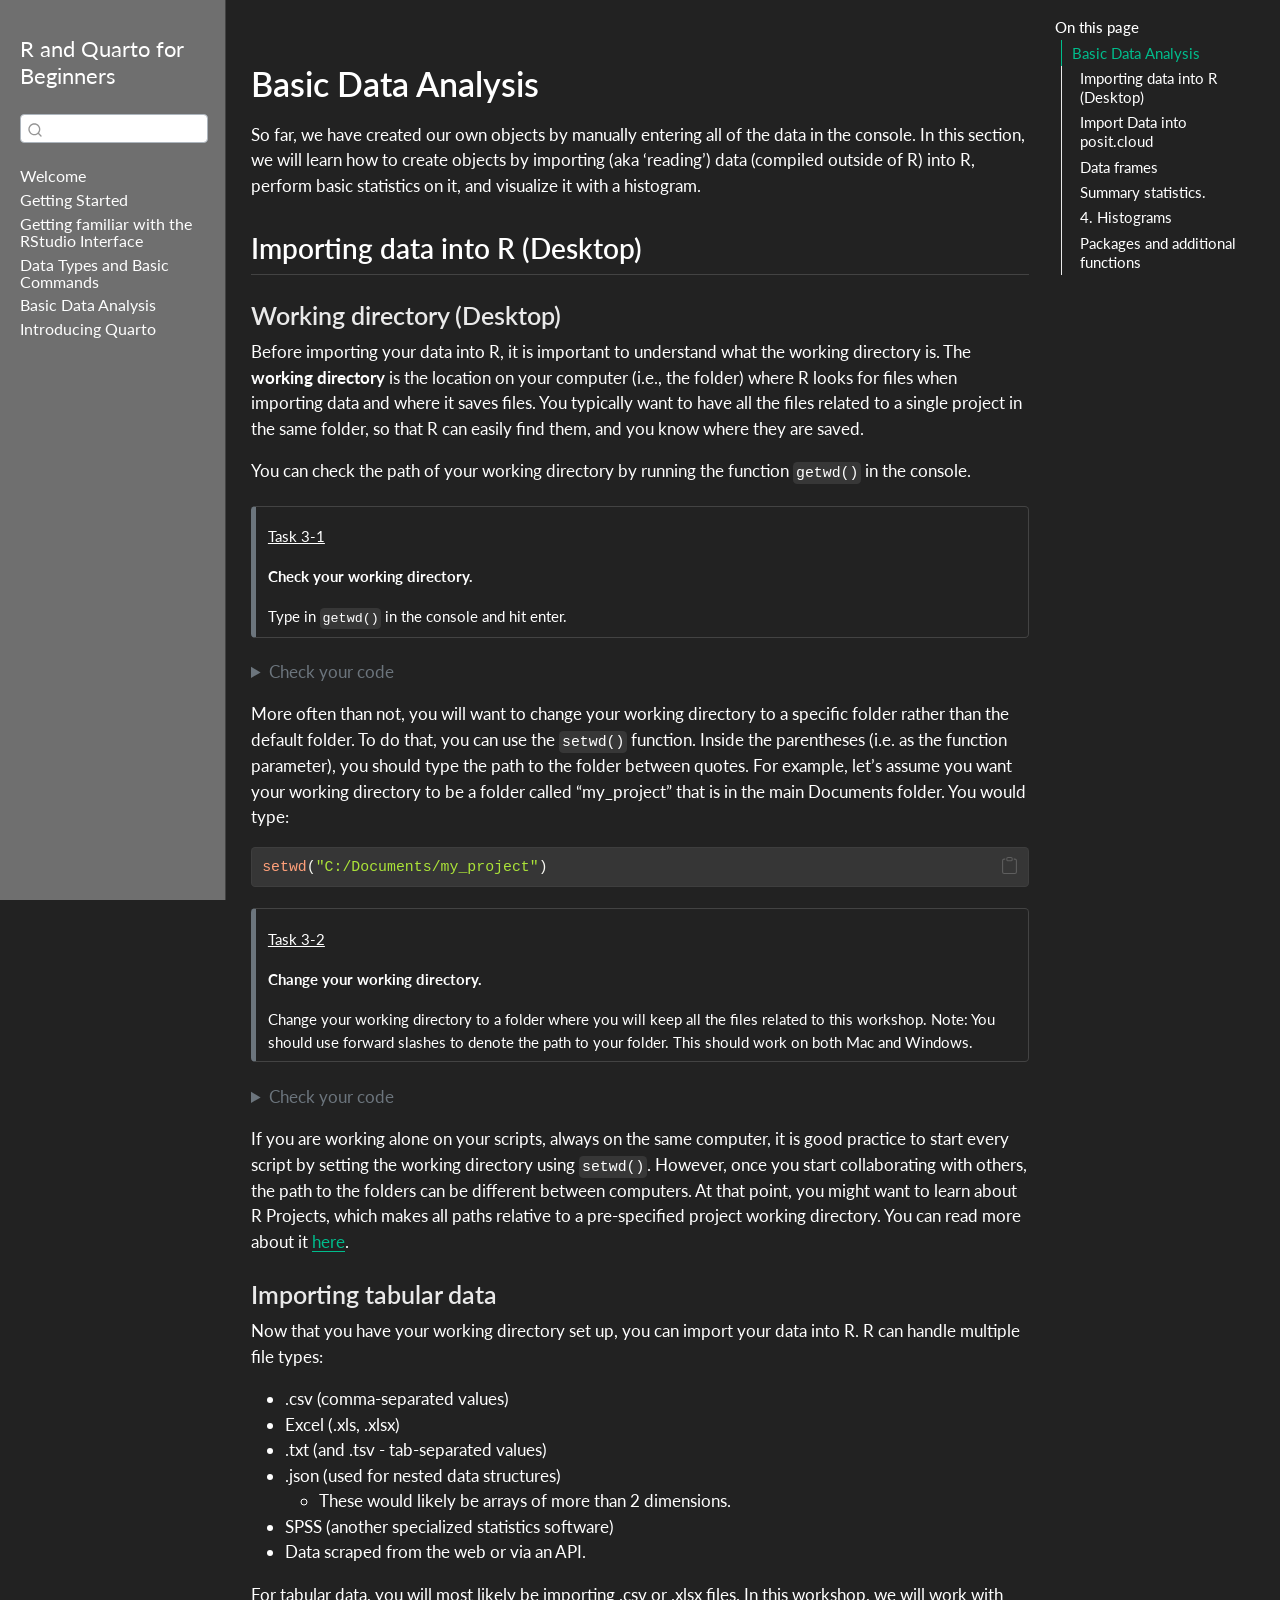
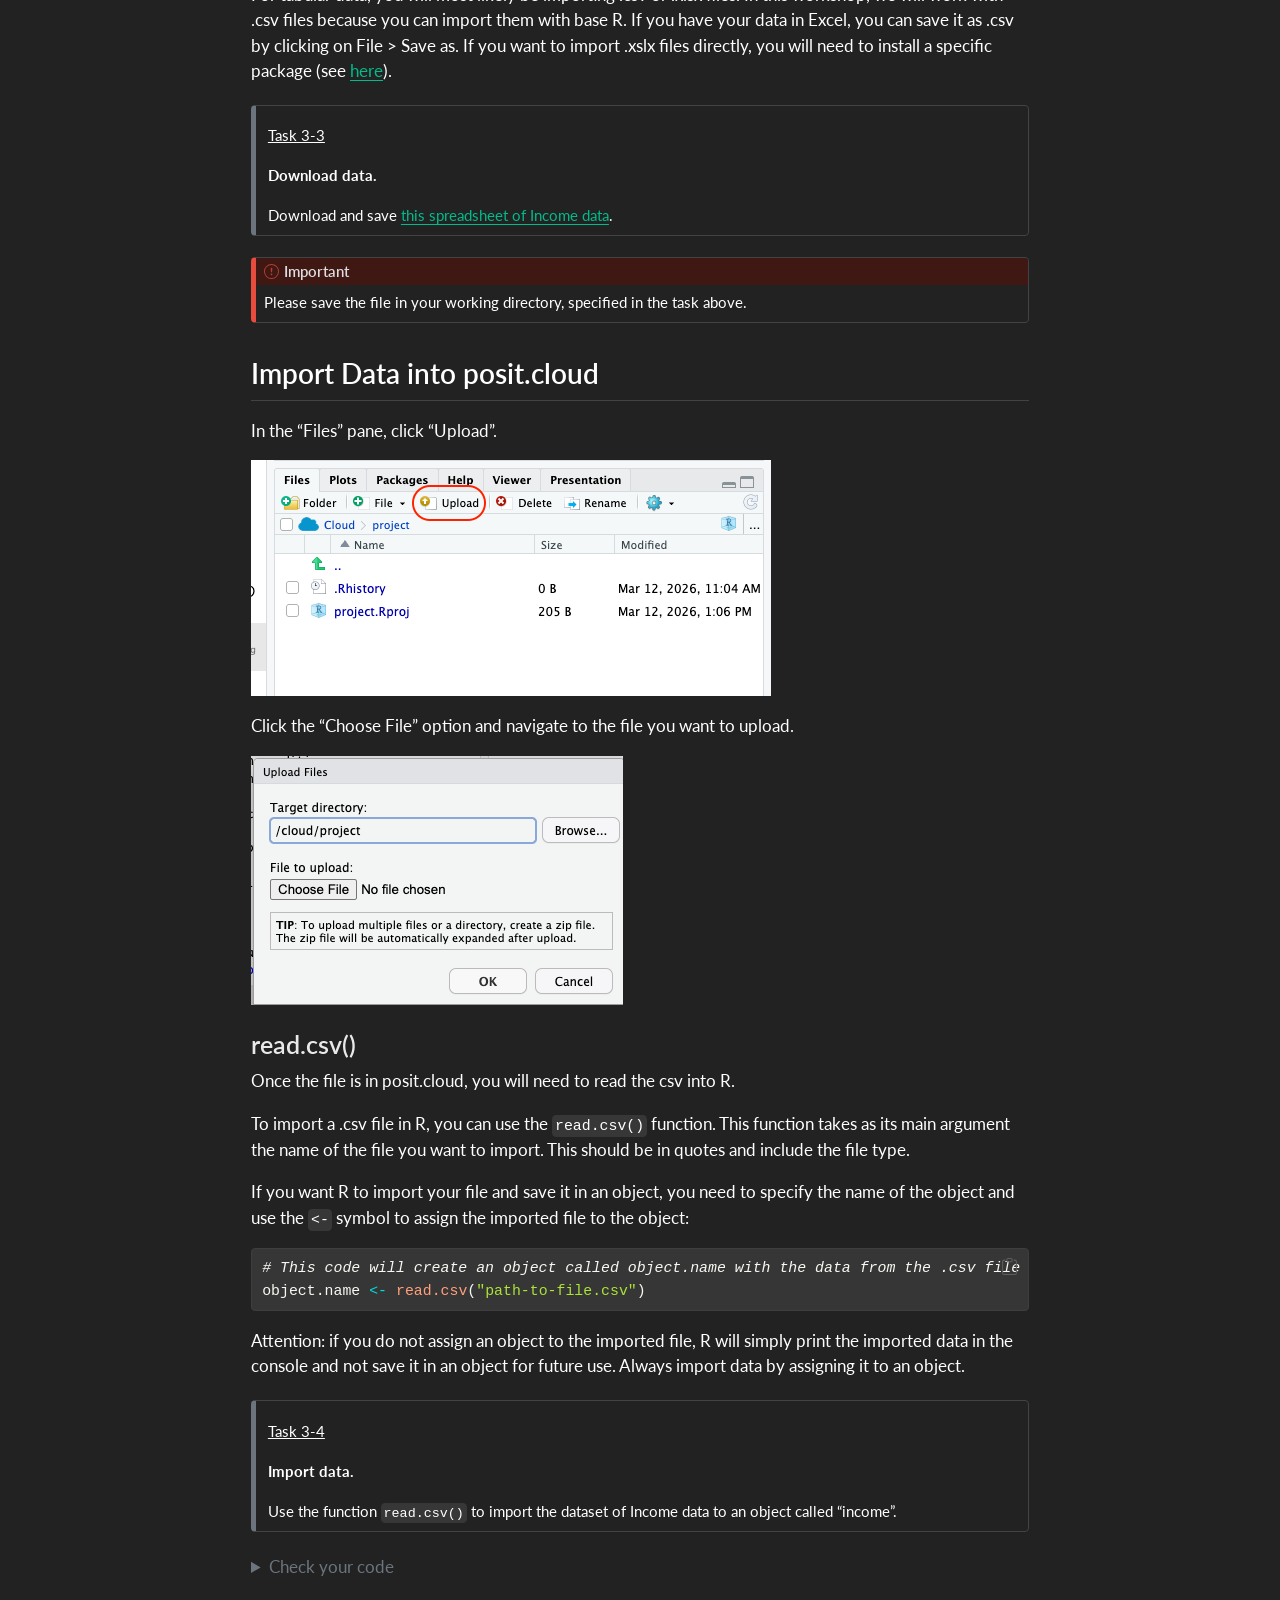
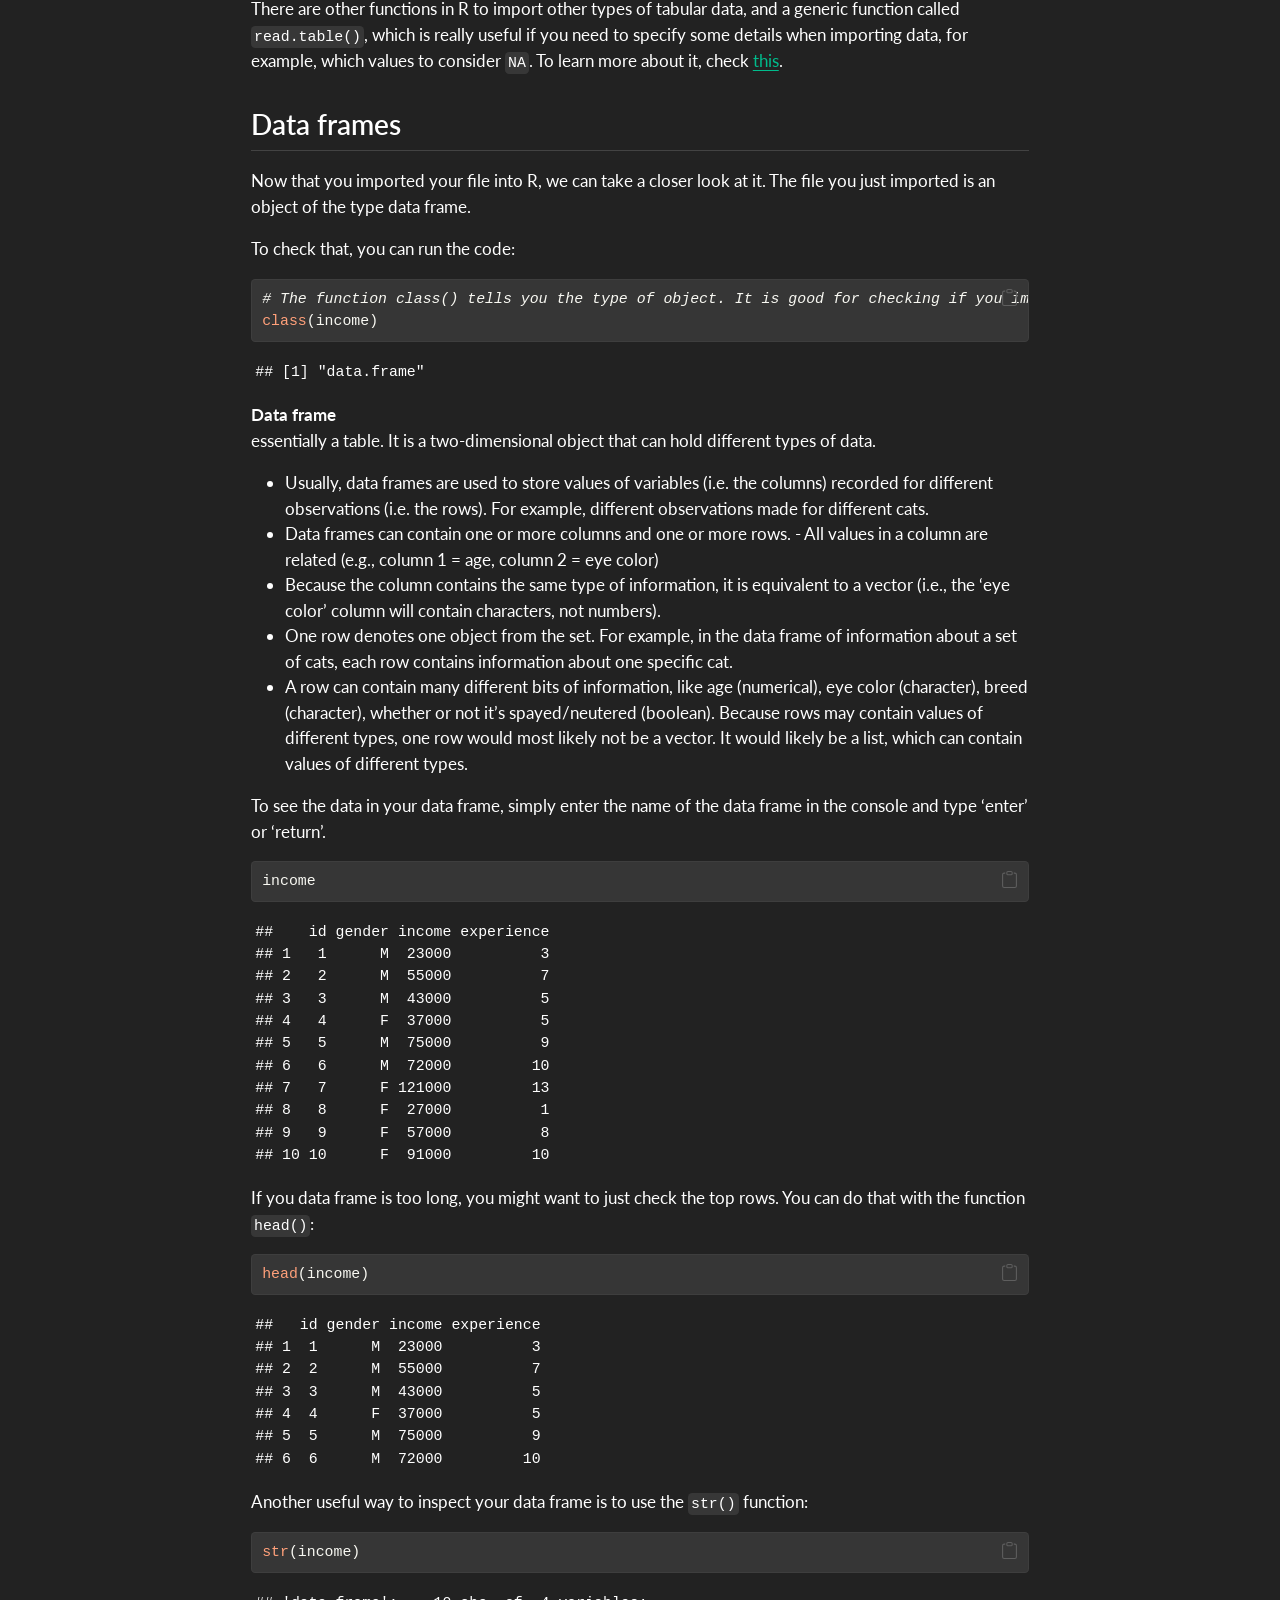
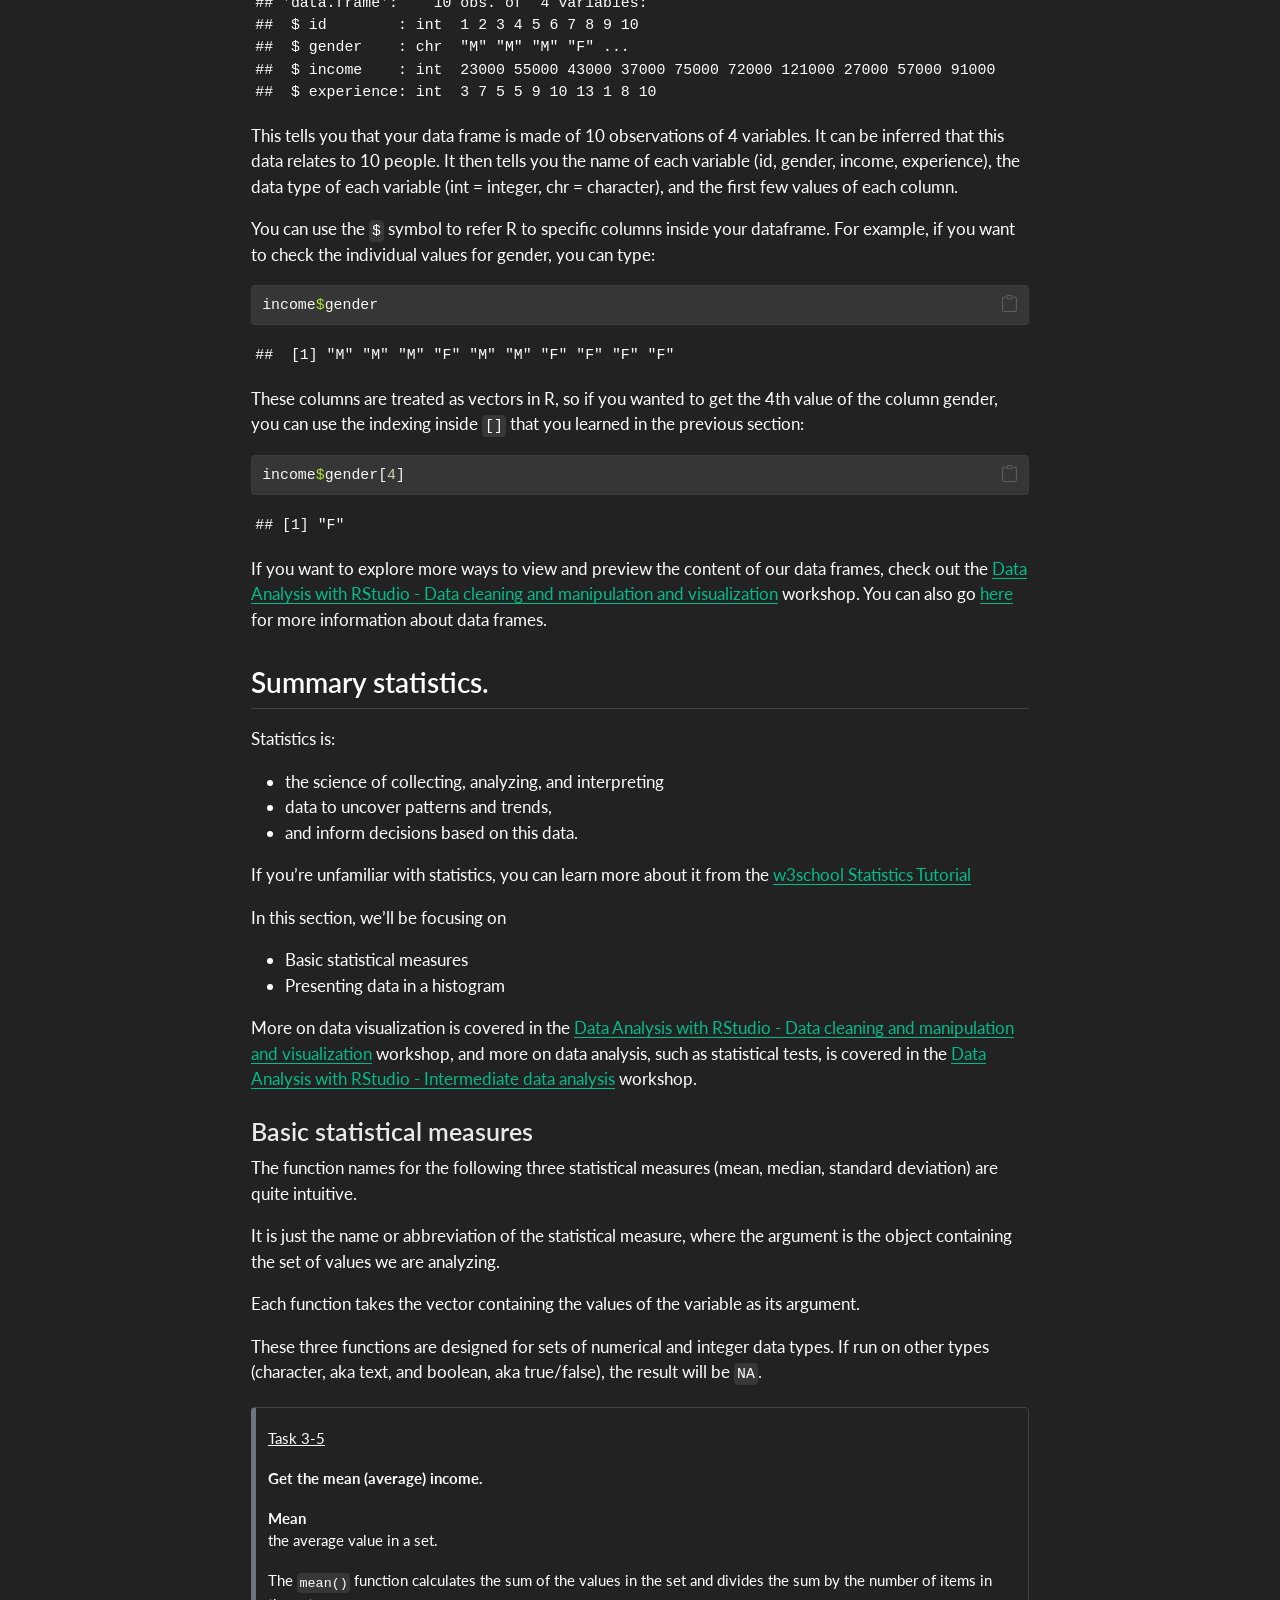
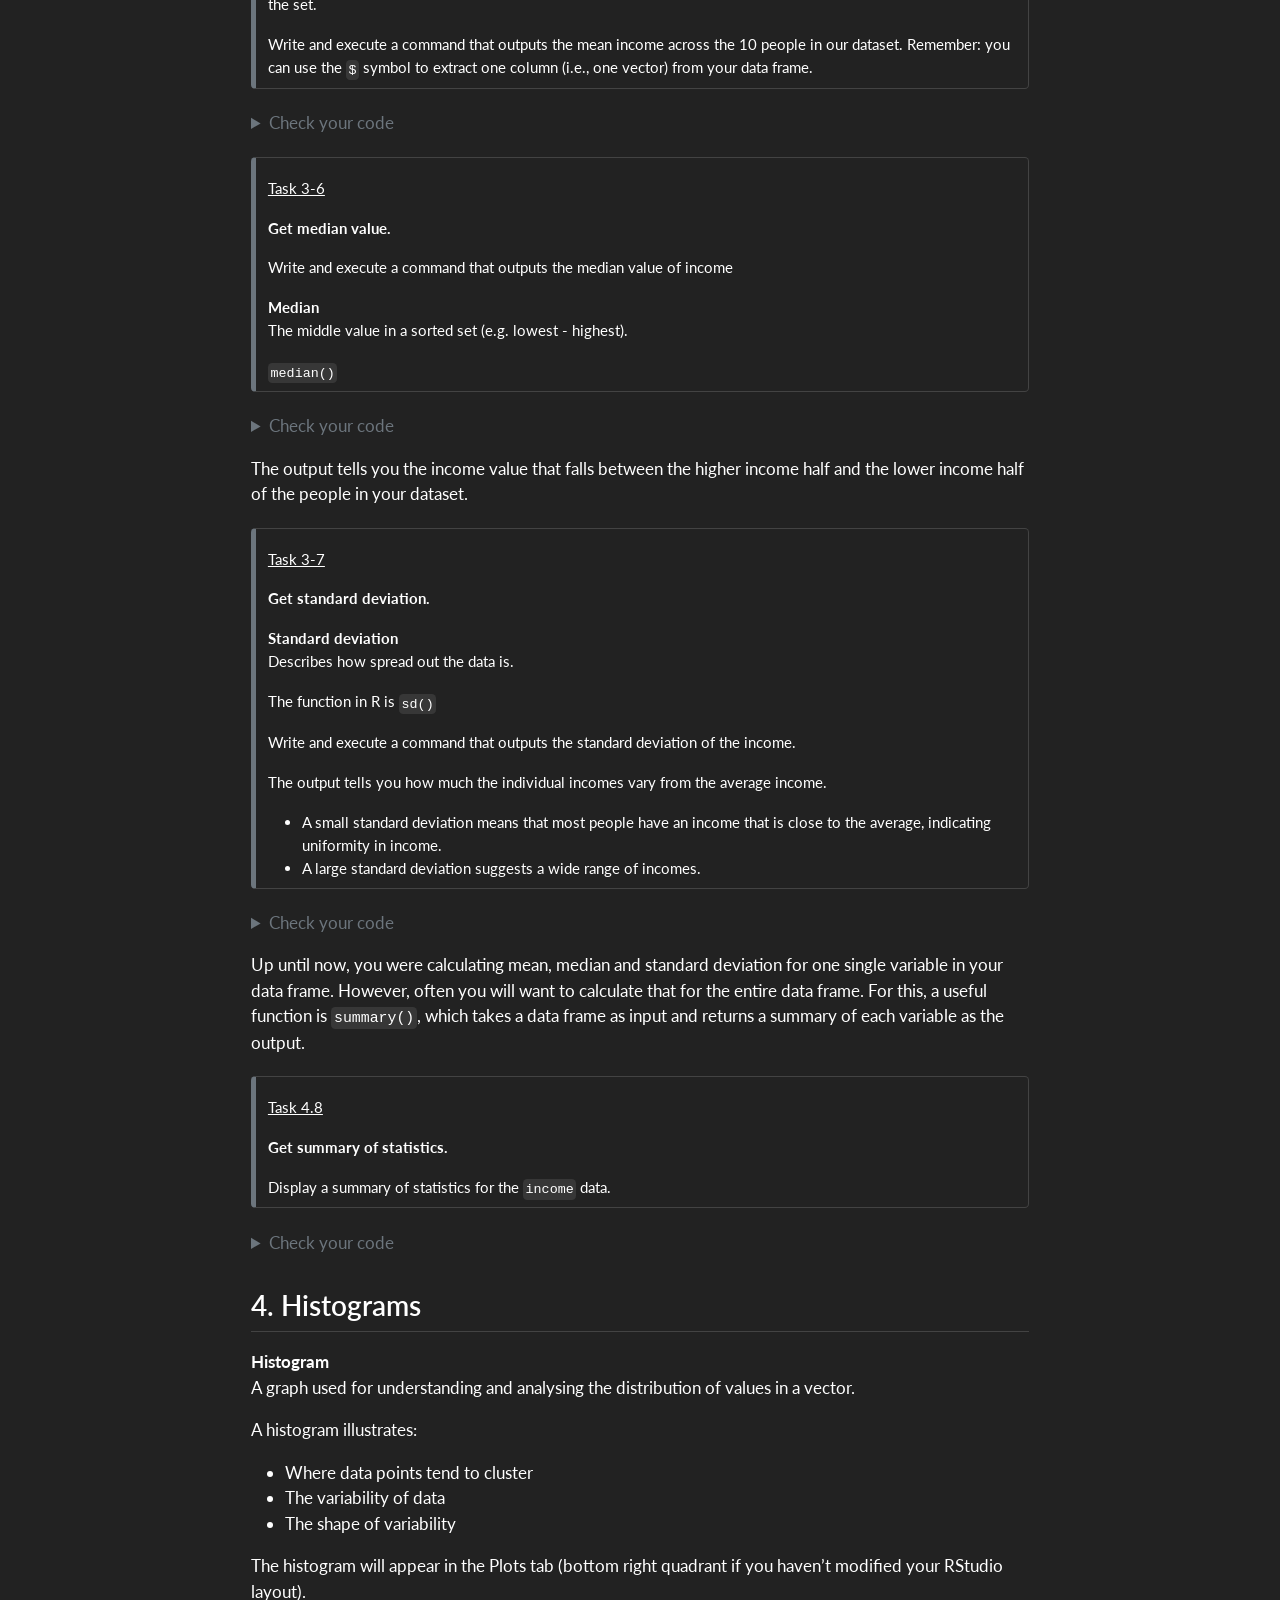
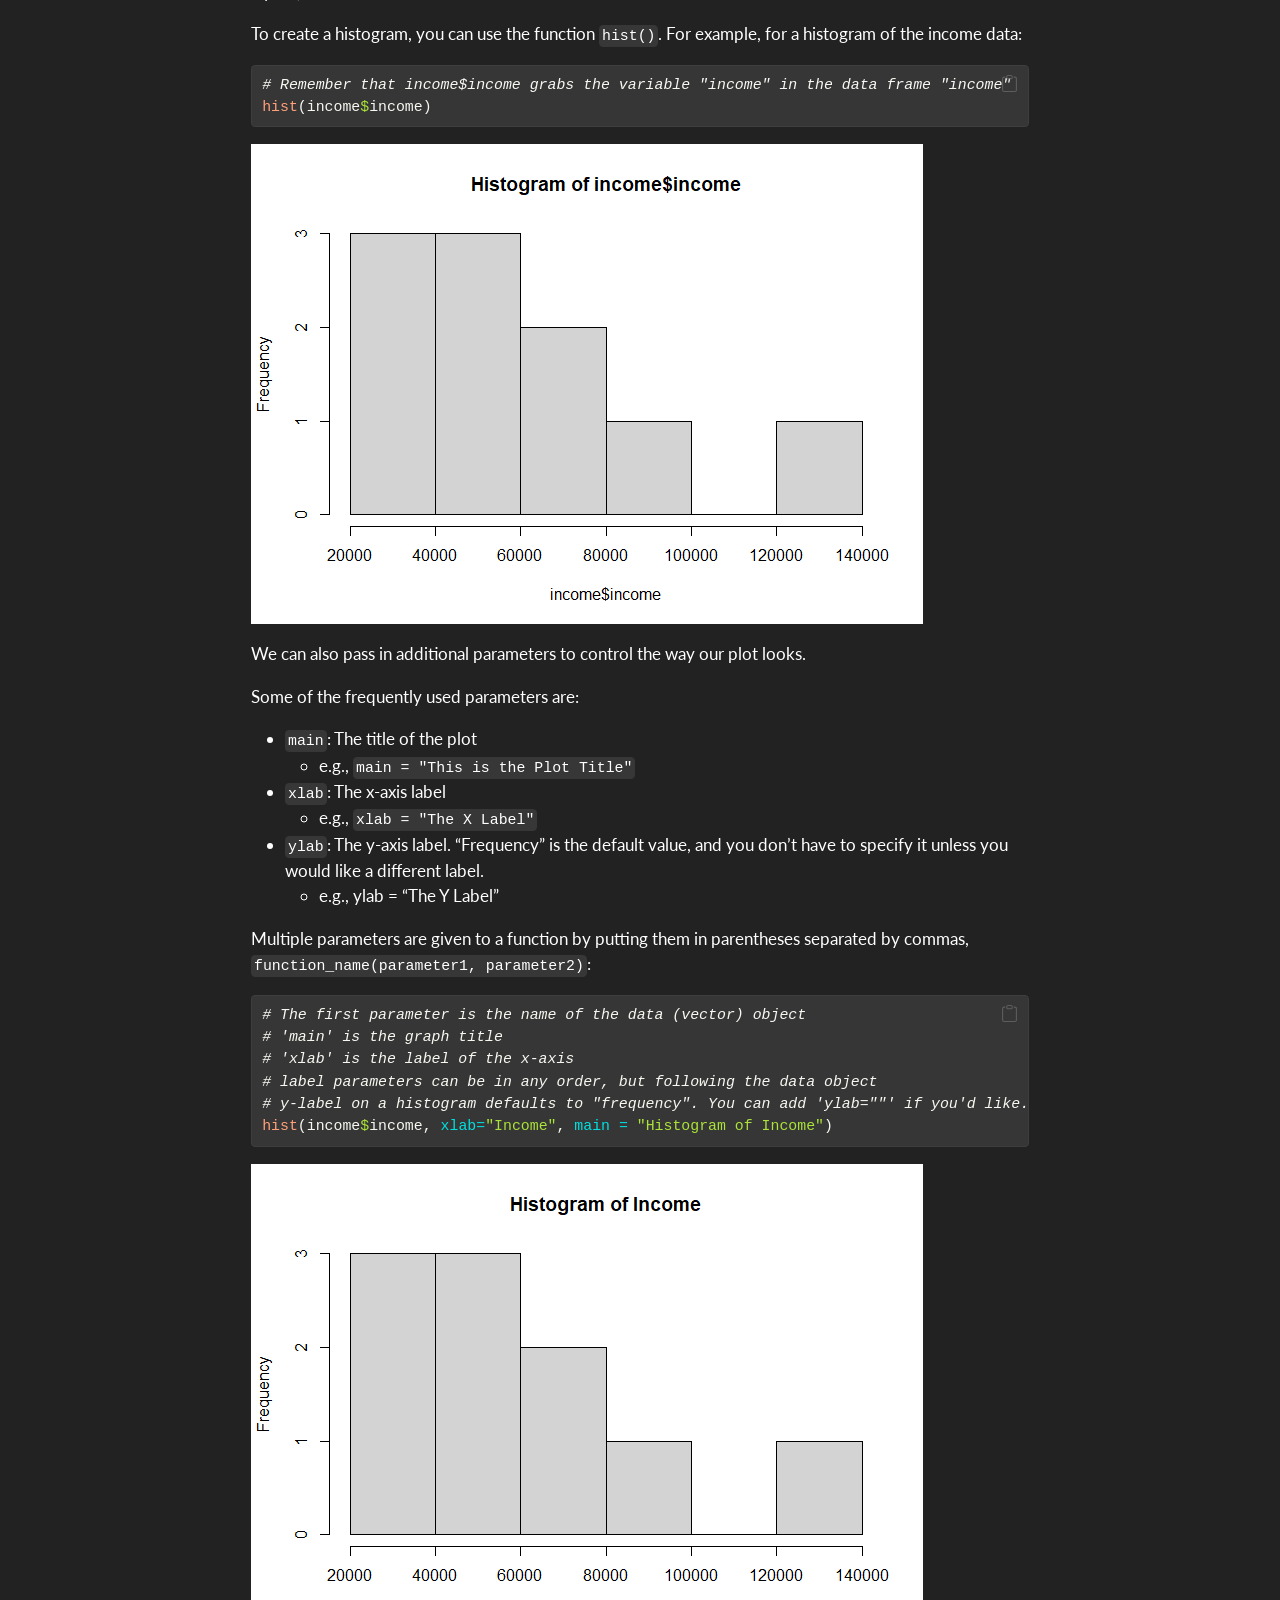
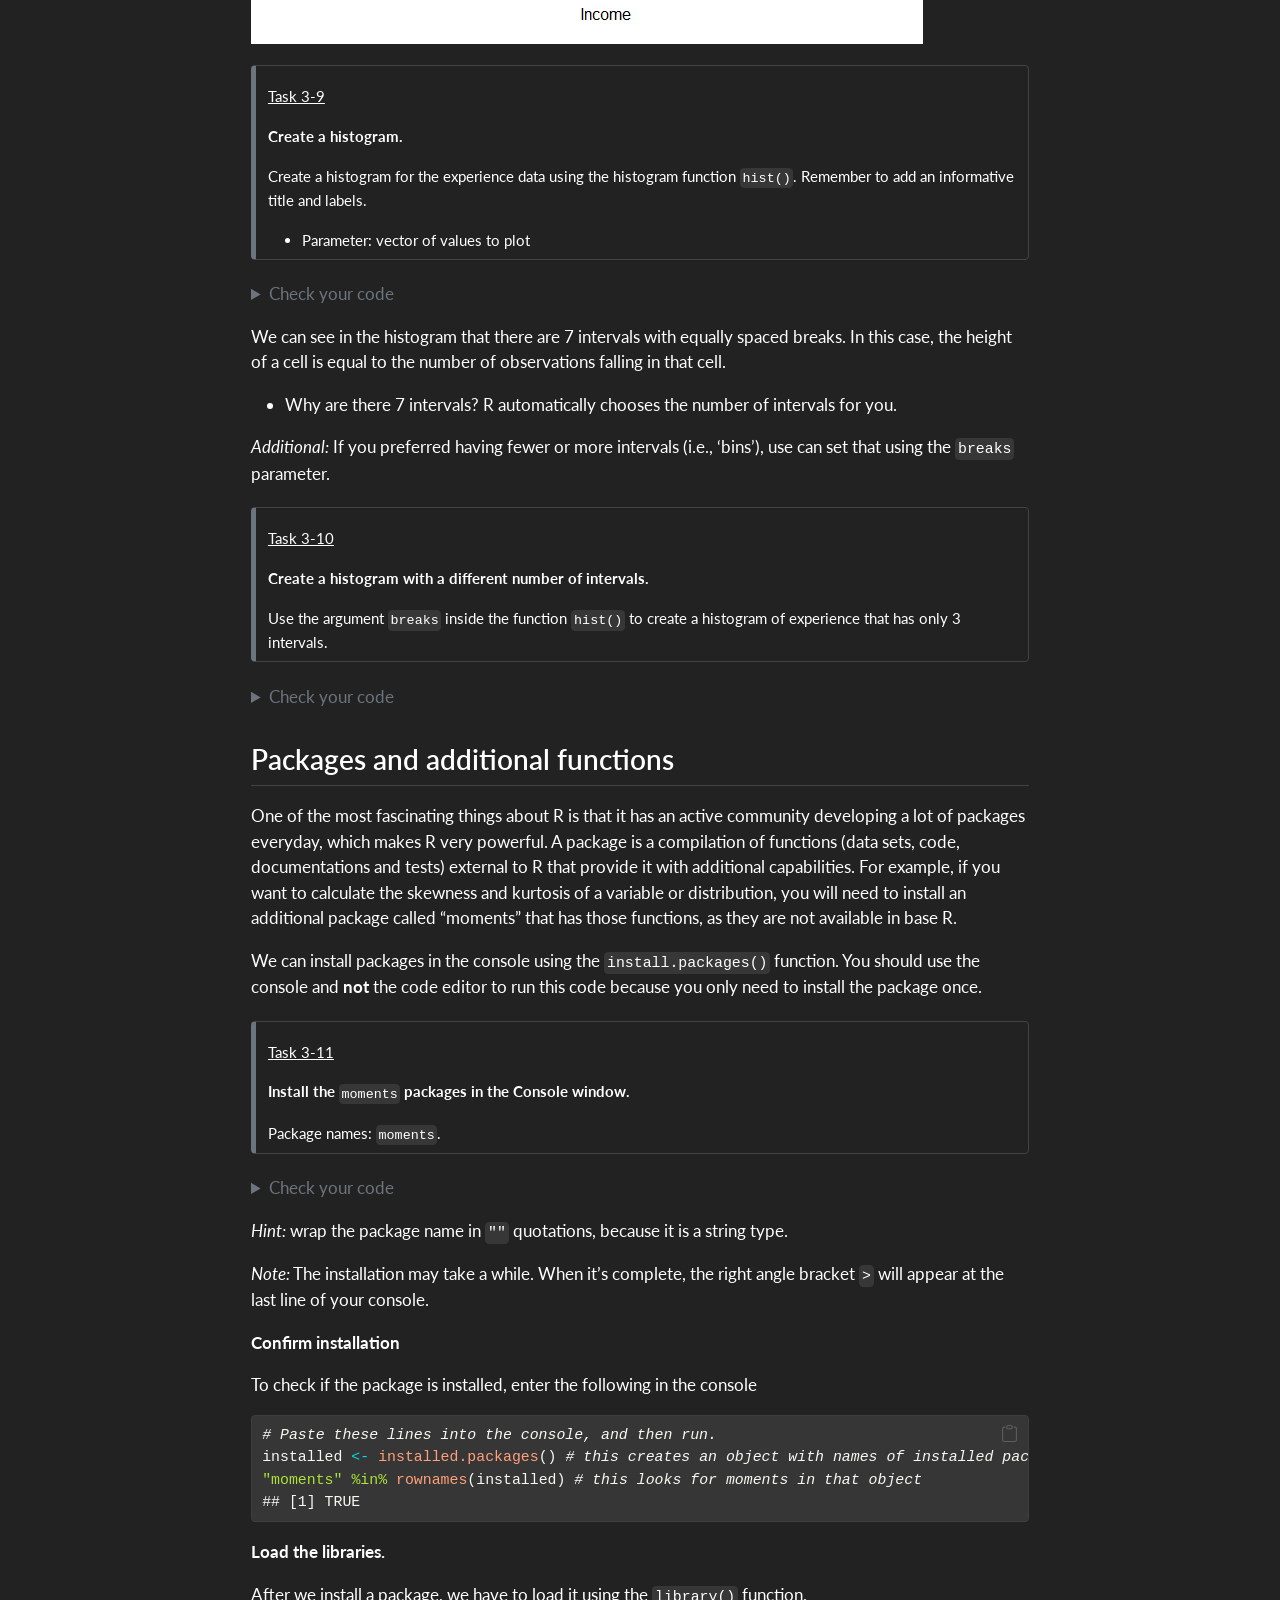
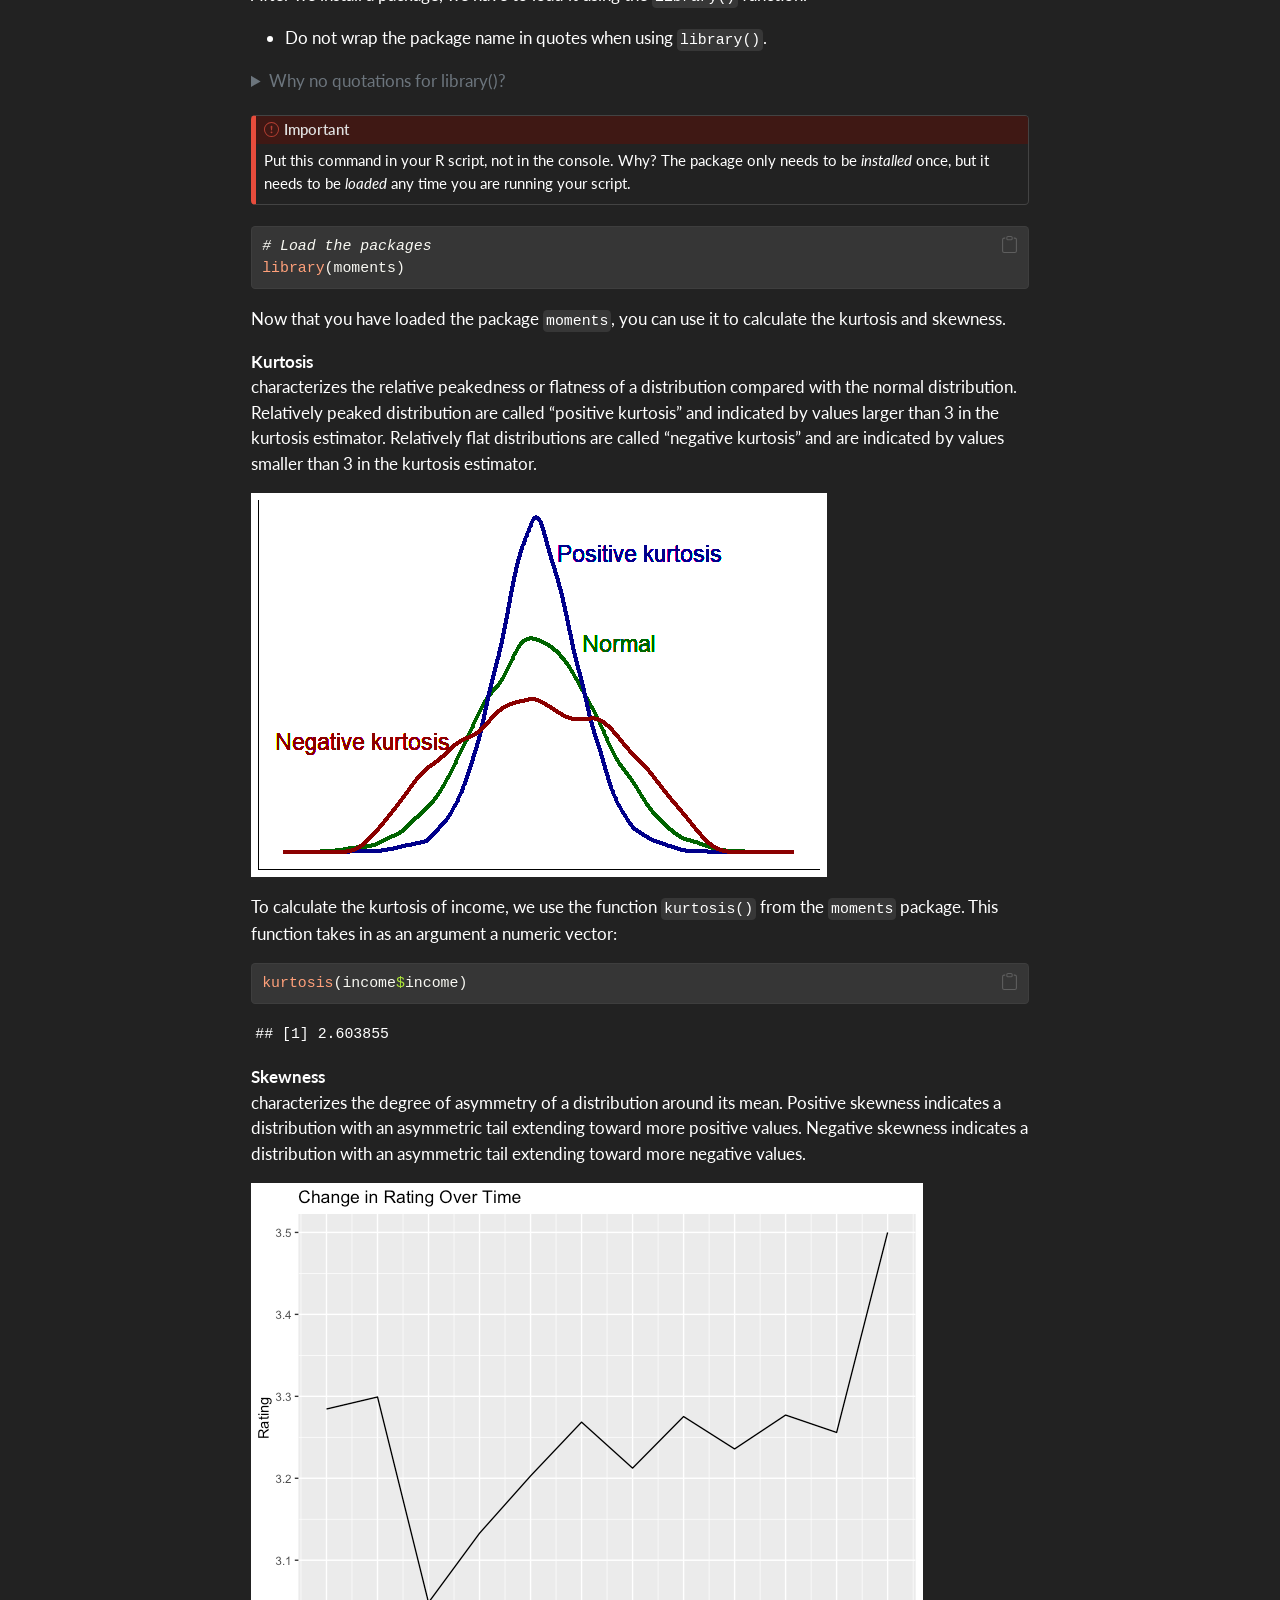
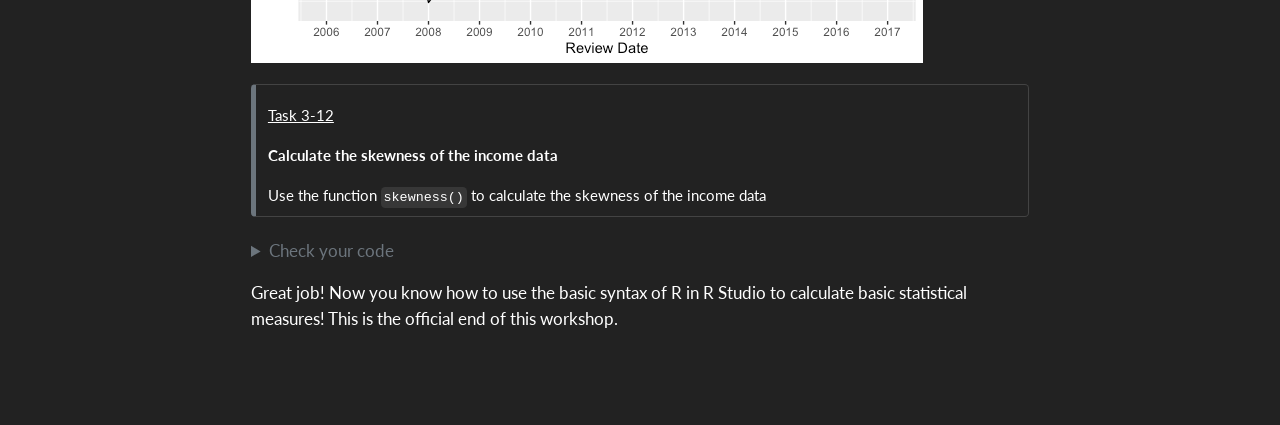
==== commit fabd19e1: "init quarto" ====
--- a/docs/basic-analyses.html
+++ b/docs/basic-analyses.html
@@ -173,6 +173,12 @@
   <div class="sidebar-item-container"> 
   <a href="./basic-analyses.html" class="sidebar-item-text sidebar-link active">
  <span class="menu-text">Basic Data Analysis</span></a>
+  </div>
+</li>
+        <li class="sidebar-item">
+  <div class="sidebar-item-container"> 
+  <a href="./quarto-intro.html" class="sidebar-item-text sidebar-link">
+ <span class="menu-text">Introducing Quarto</span></a>
   </div>
 </li>
     </ul>
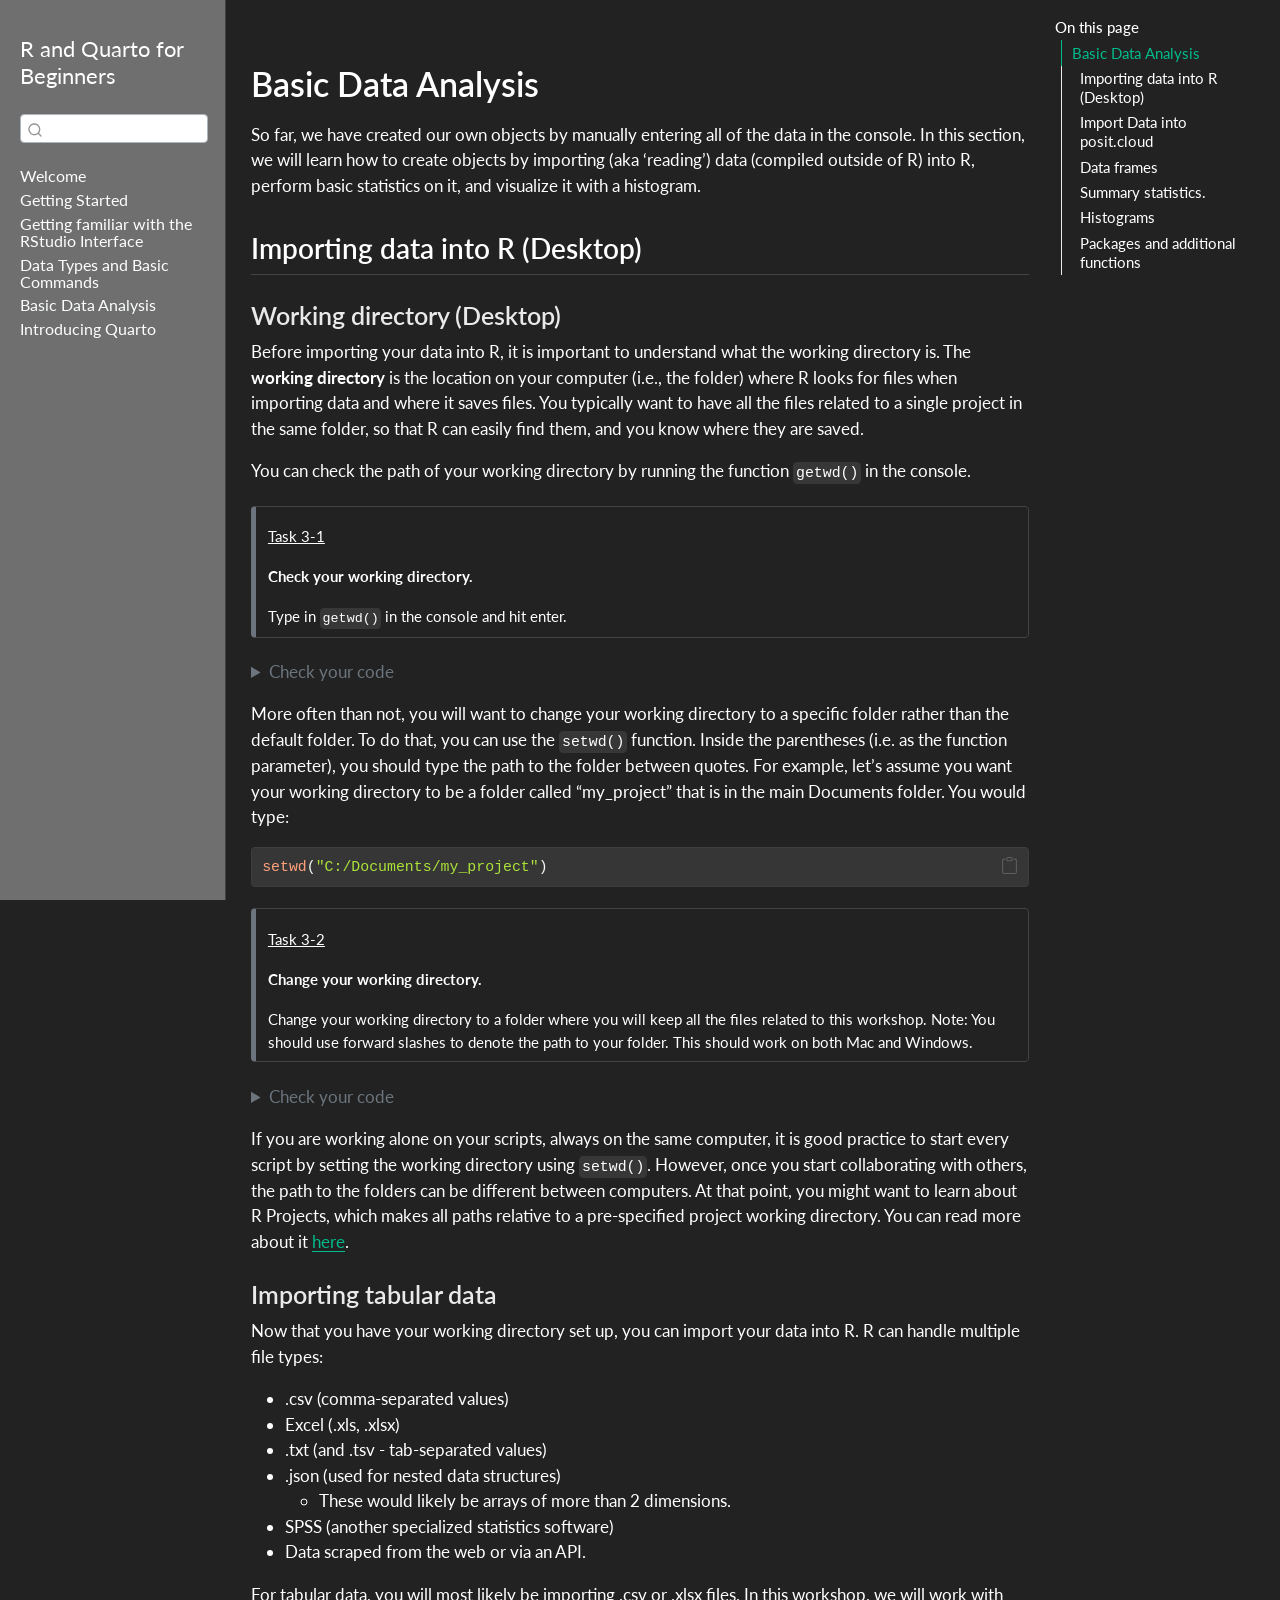
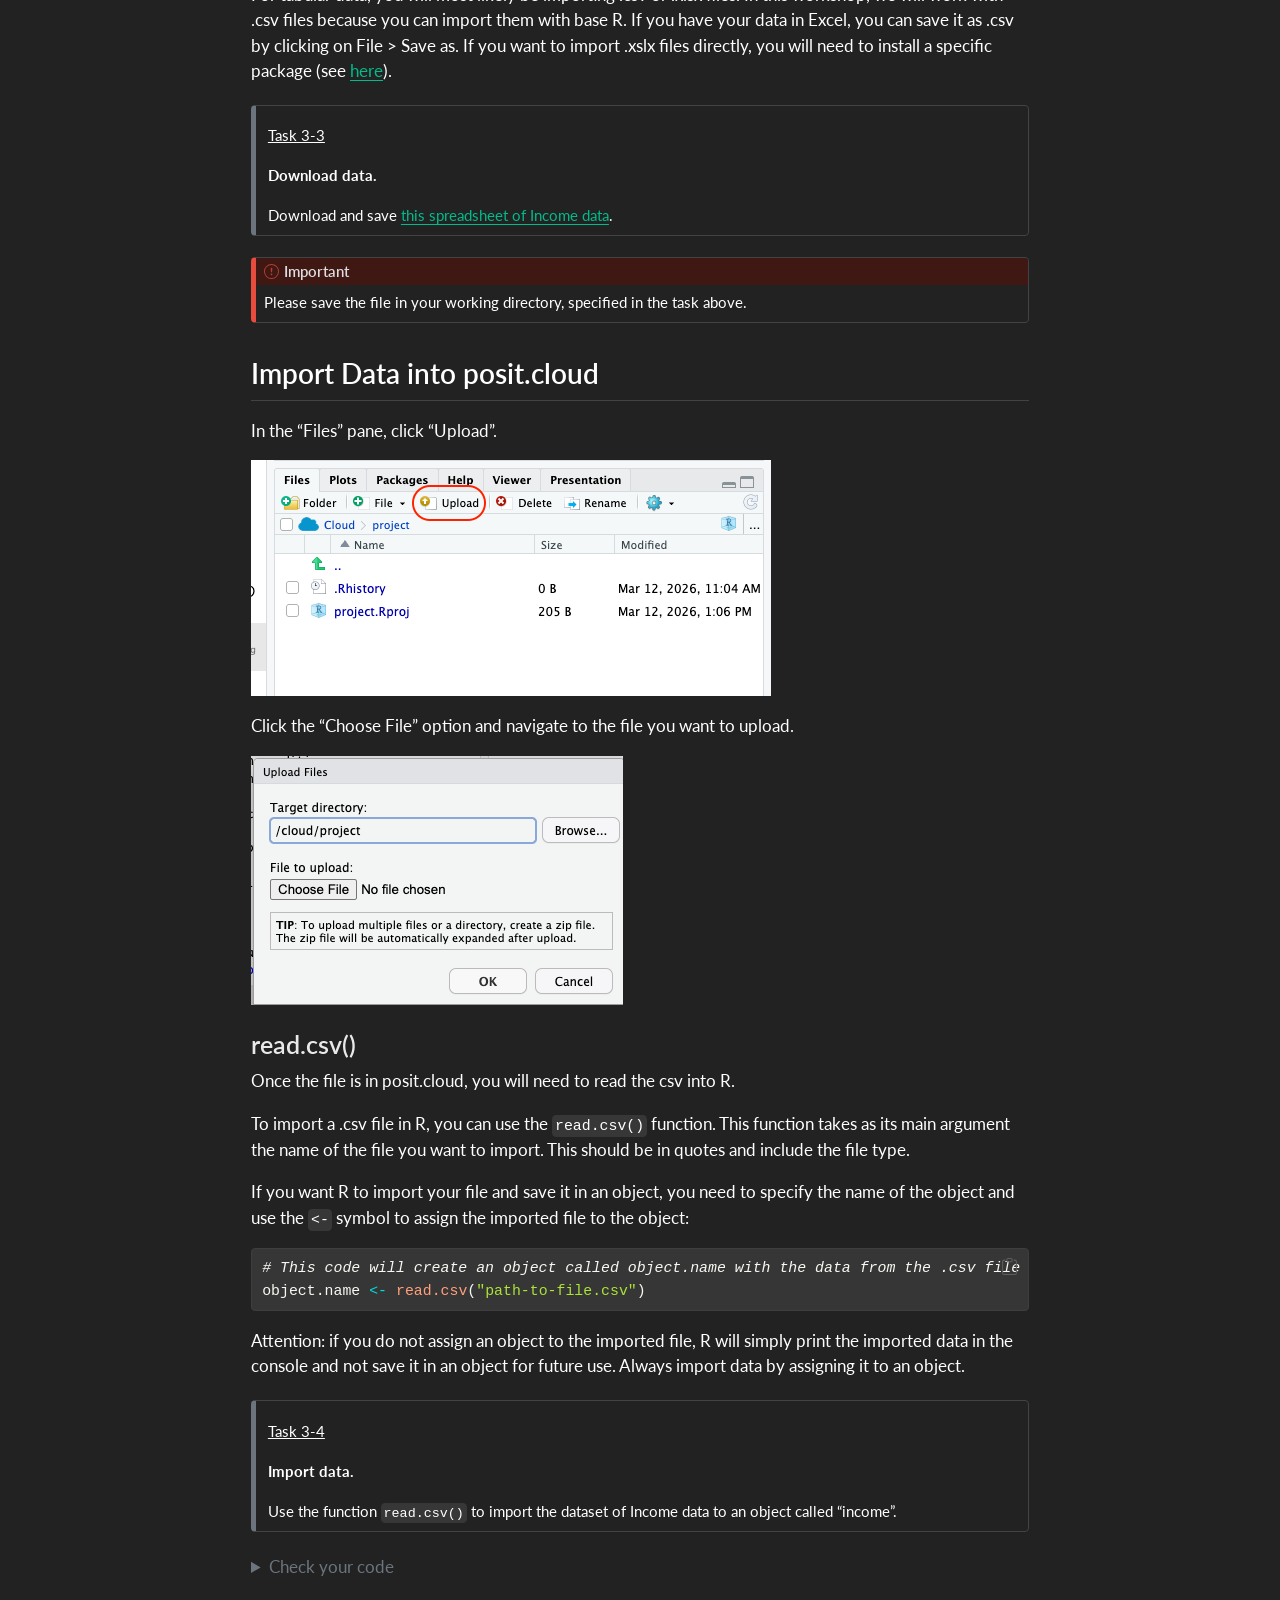
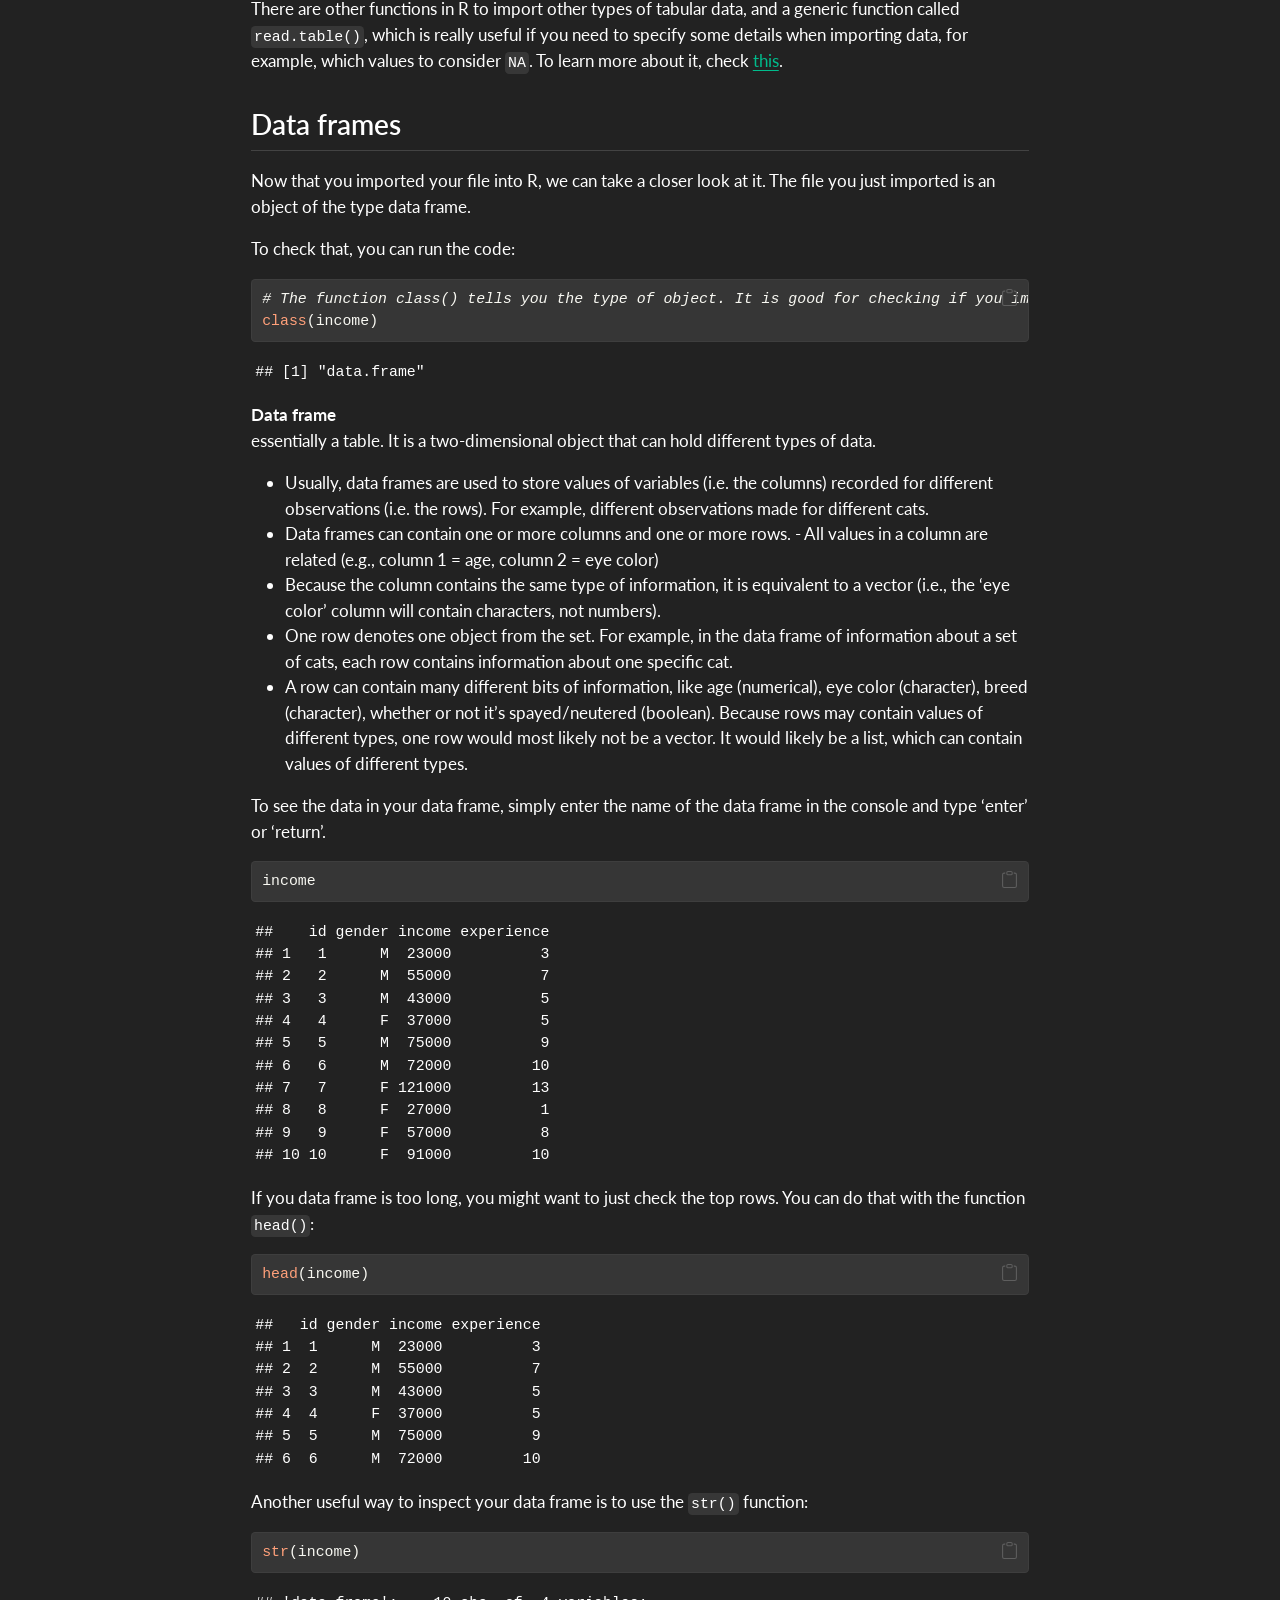
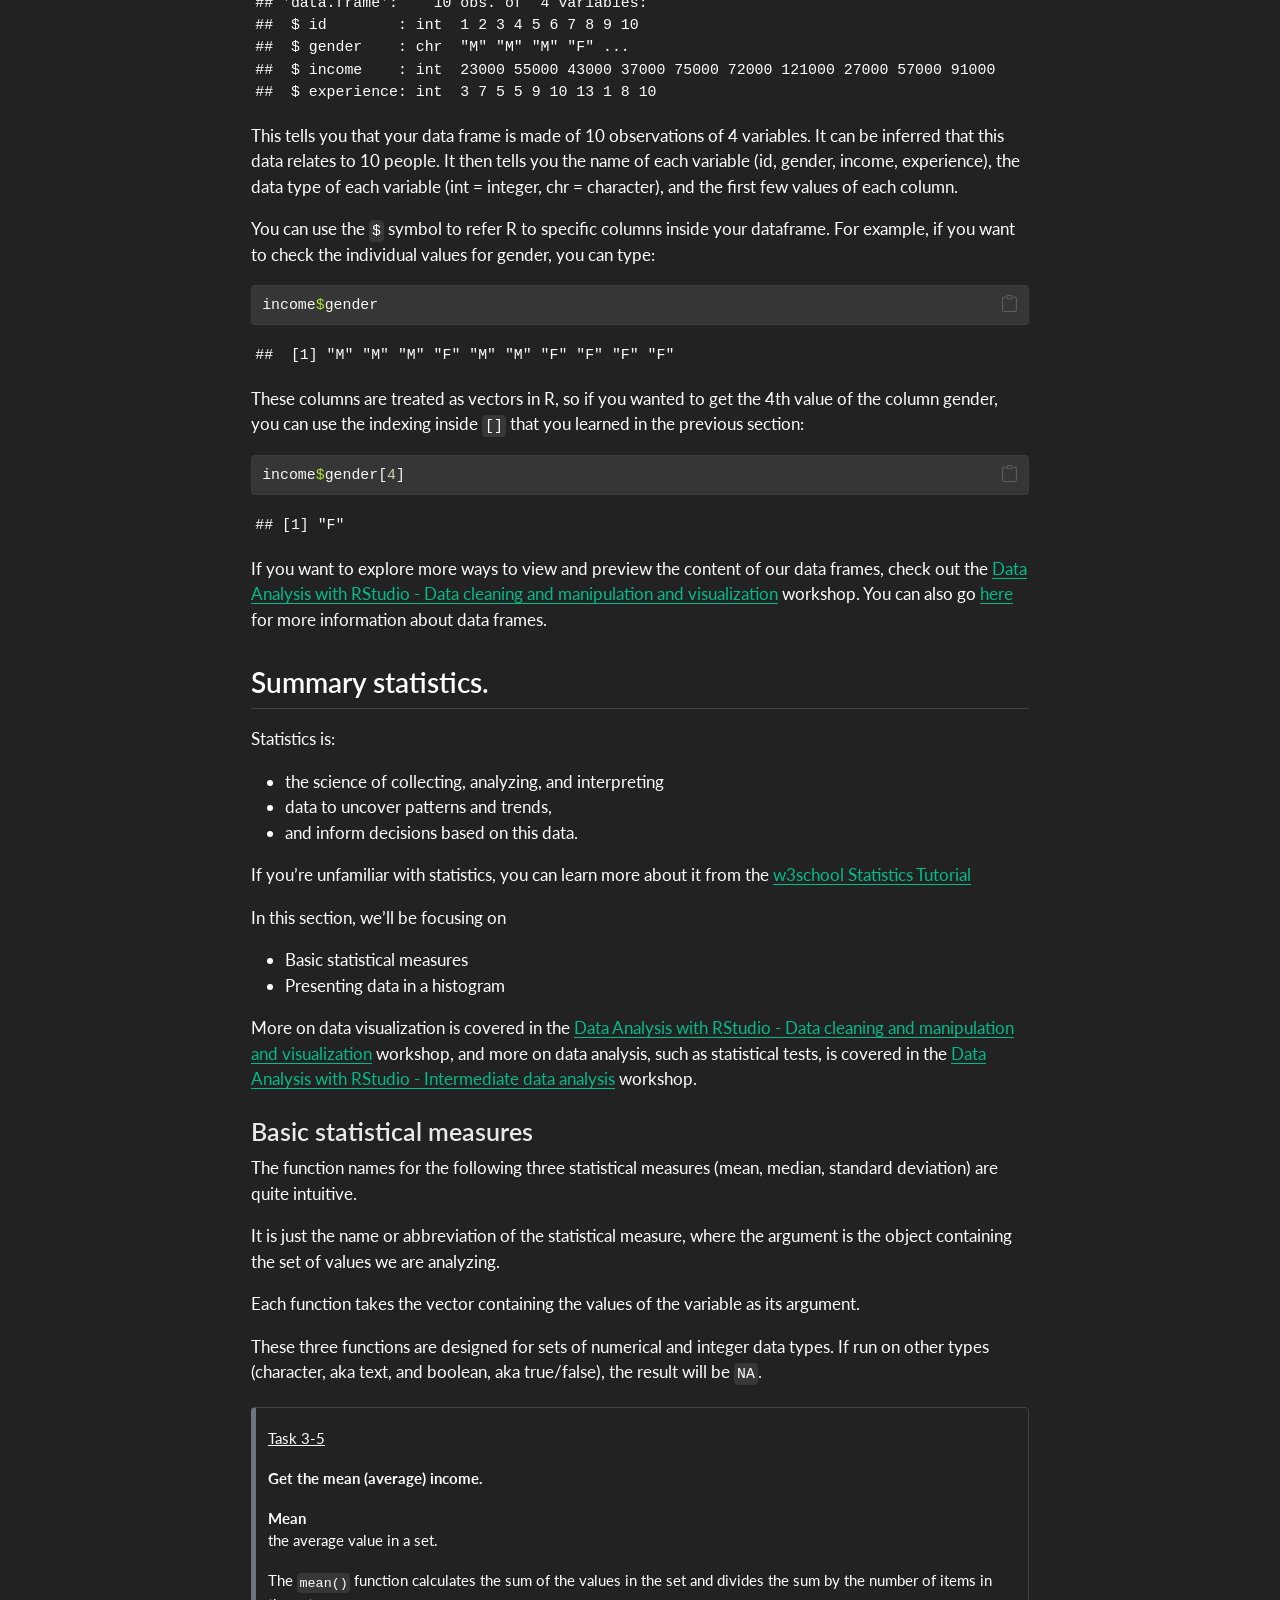
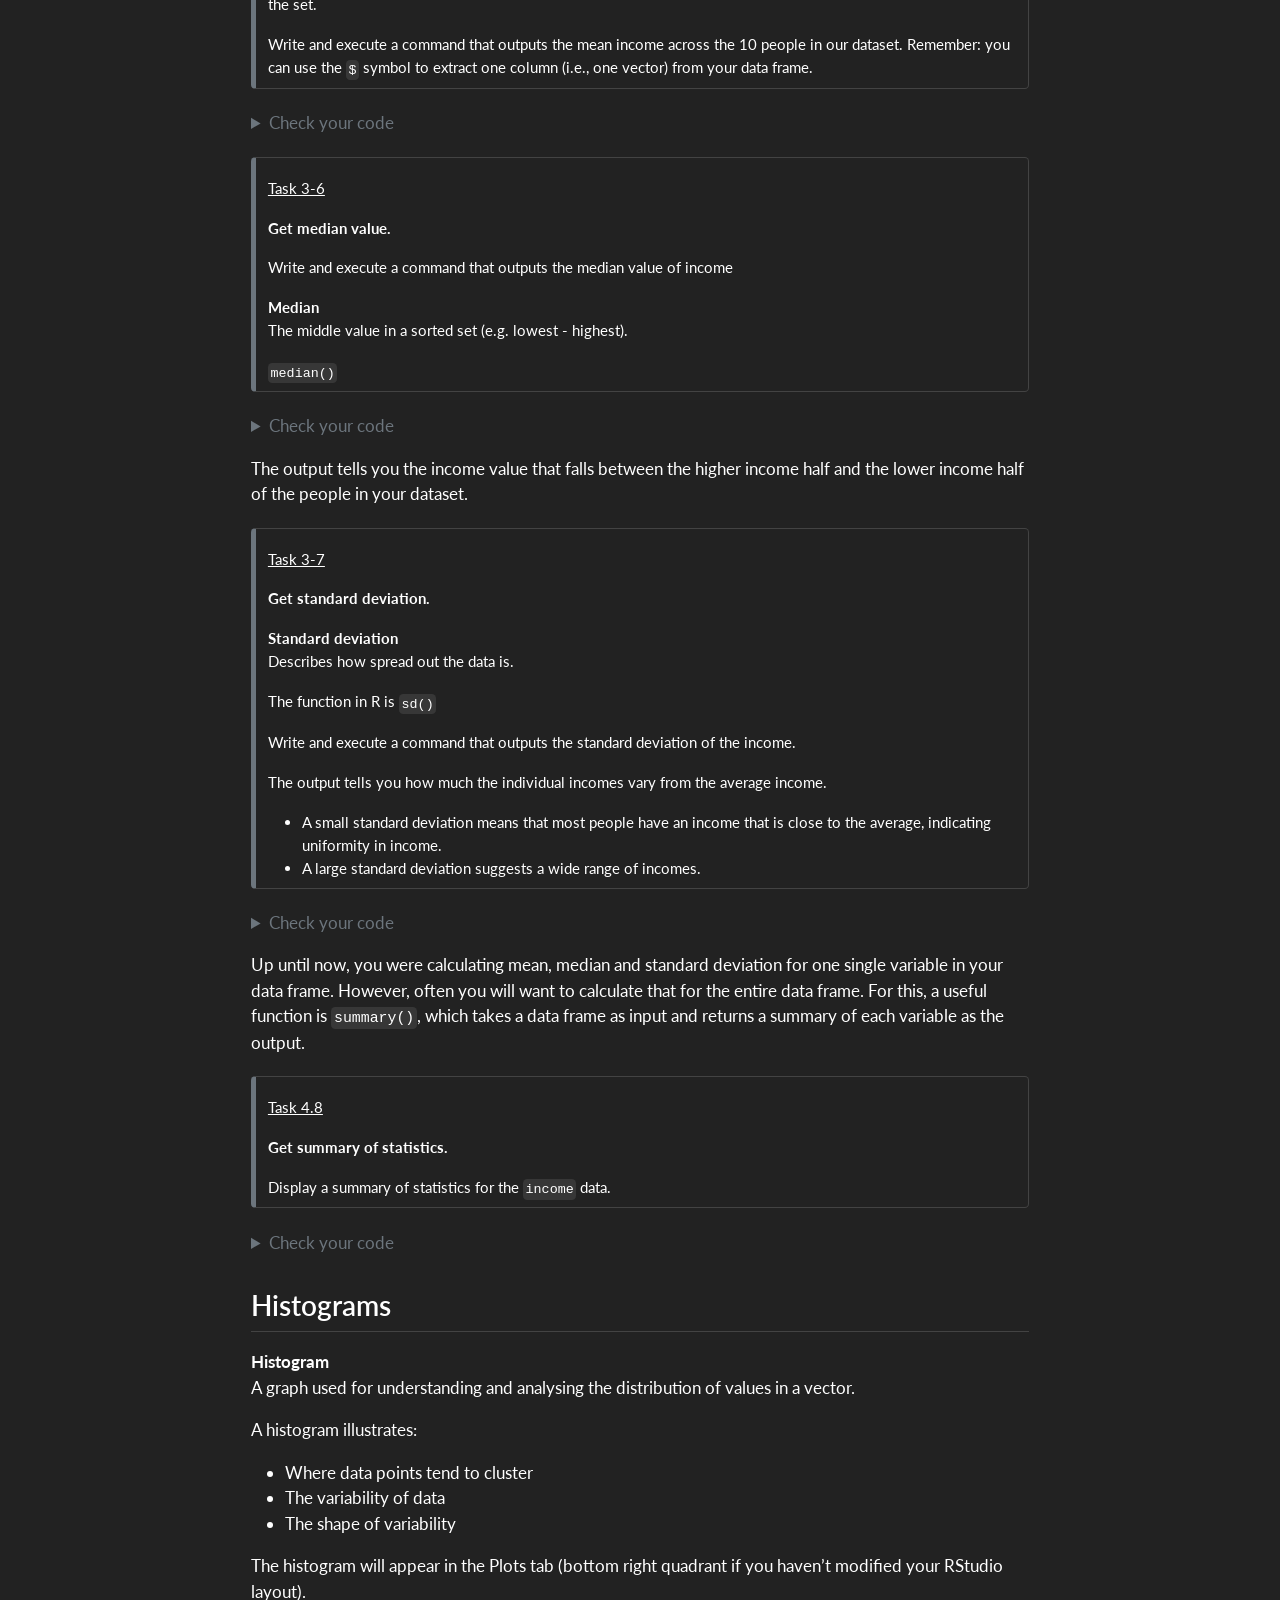
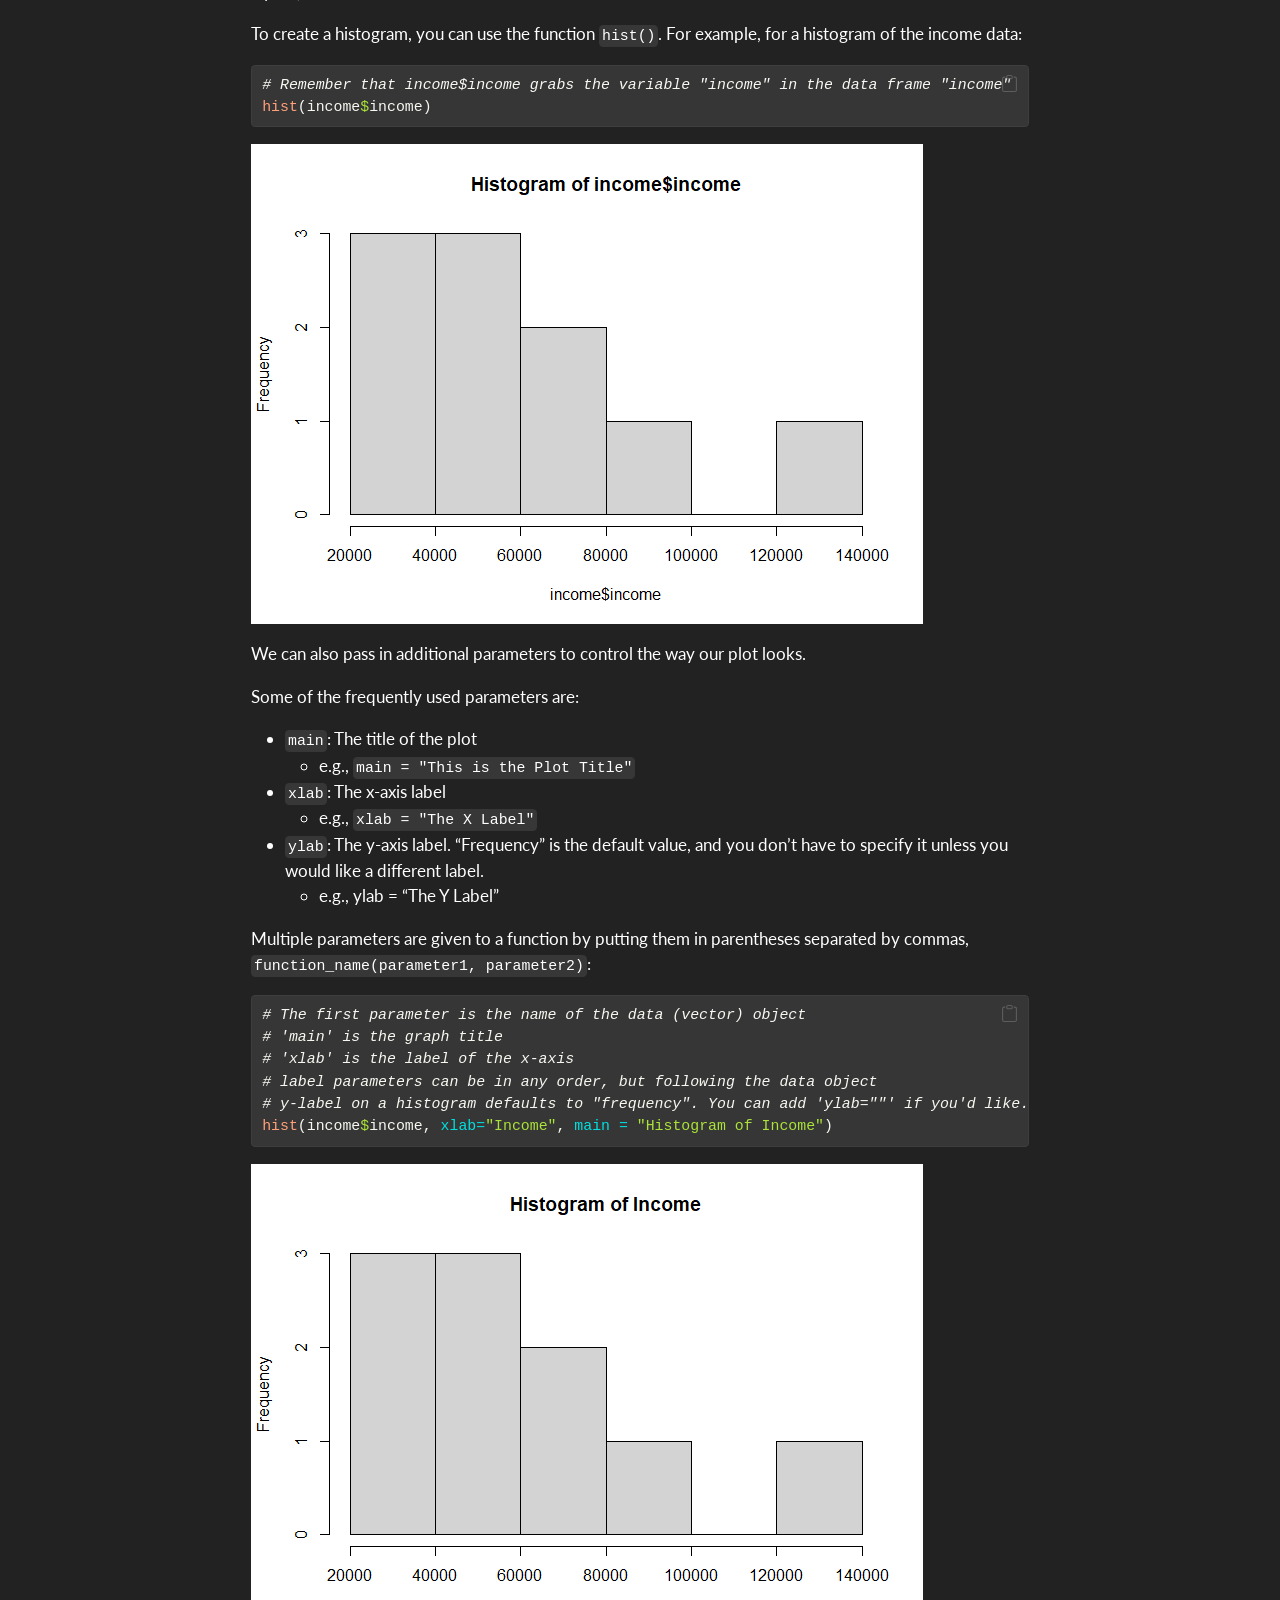
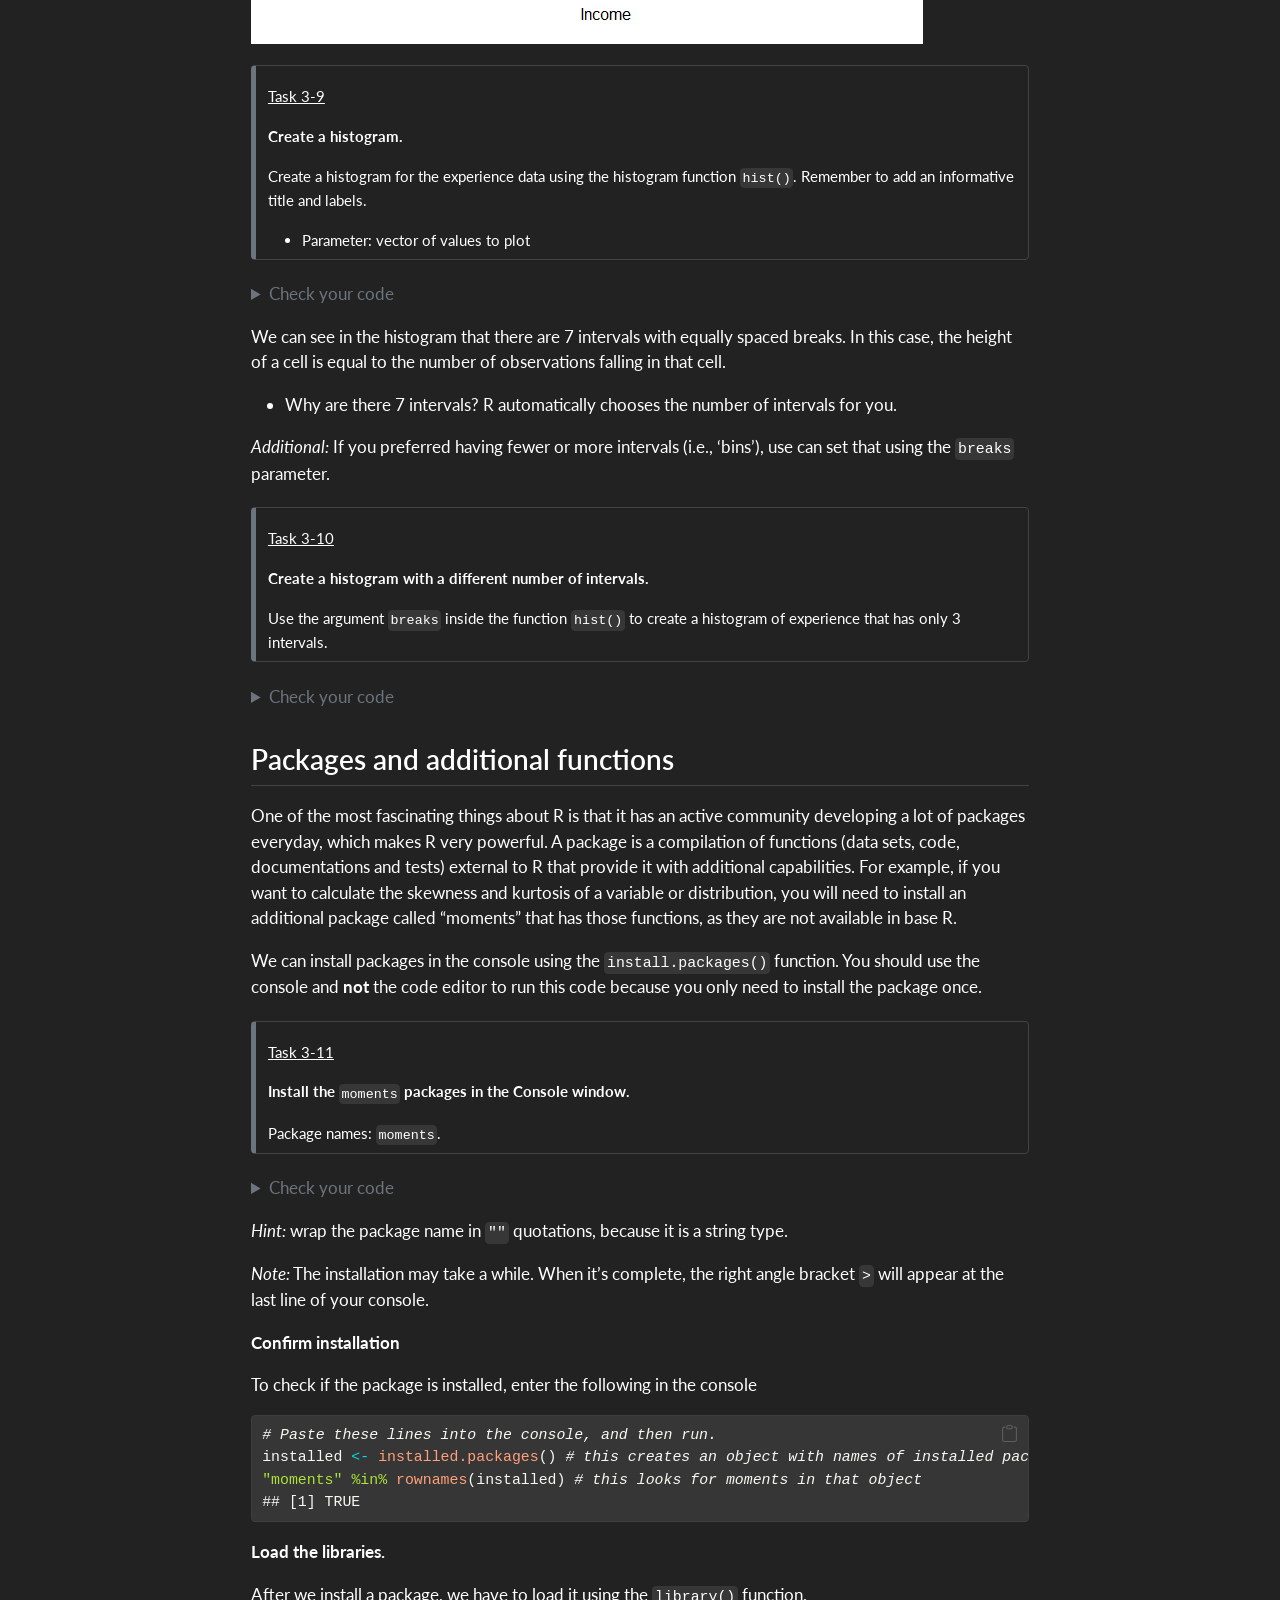
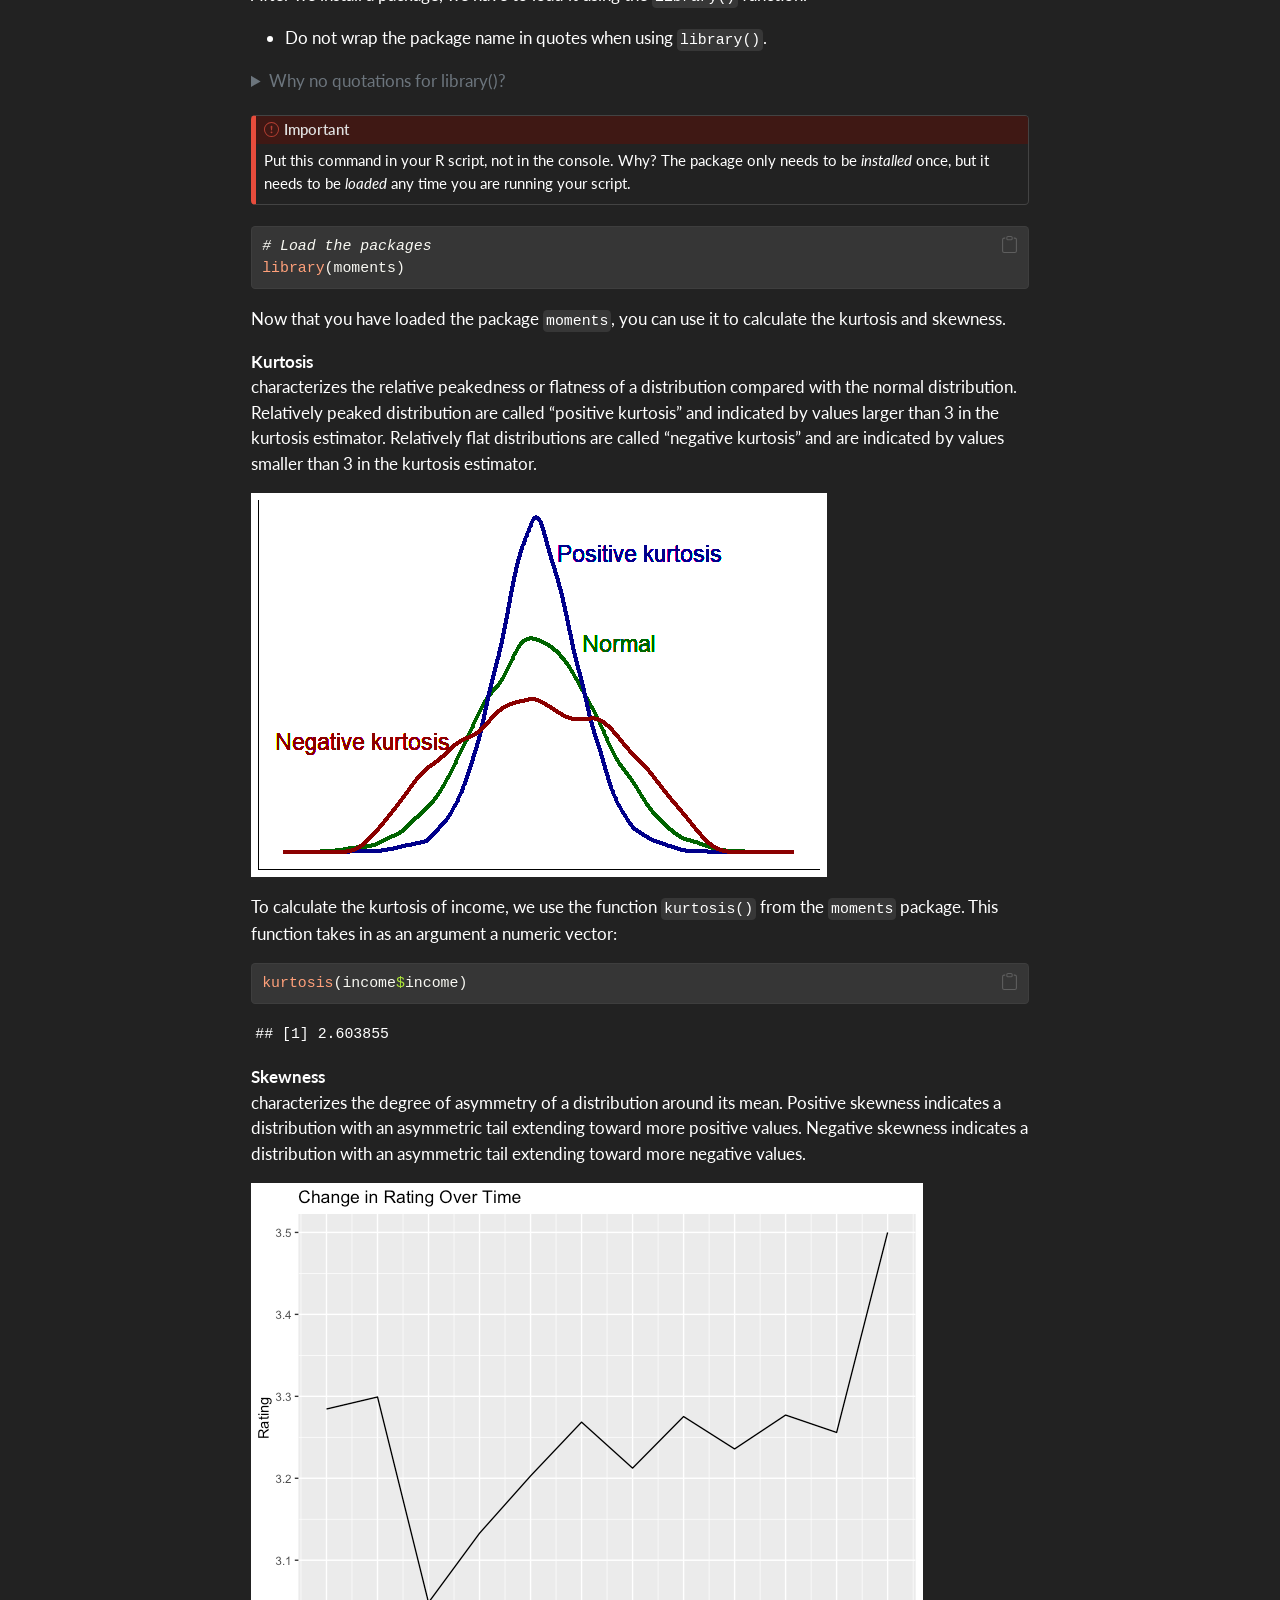
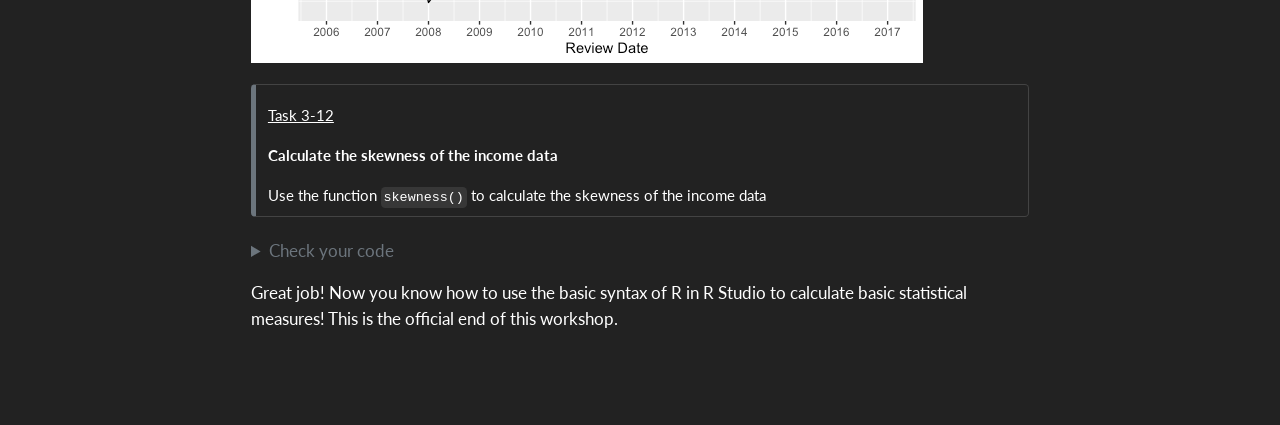
==== commit d562e4df: "denumber 4" ====
--- a/docs/basic-analyses.html
+++ b/docs/basic-analyses.html
@@ -207,7 +207,7 @@
   <ul>
   <li><a href="#basic-statistical-measures" id="toc-basic-statistical-measures" class="nav-link" data-scroll-target="#basic-statistical-measures">Basic statistical measures</a></li>
   </ul></li>
-  <li><a href="#histograms" id="toc-histograms" class="nav-link" data-scroll-target="#histograms">4. Histograms</a></li>
+  <li><a href="#histograms" id="toc-histograms" class="nav-link" data-scroll-target="#histograms">Histograms</a></li>
   <li><a href="#packages-and-additional-functions" id="toc-packages-and-additional-functions" class="nav-link" data-scroll-target="#packages-and-additional-functions">Packages and additional functions</a></li>
   </ul></li>
   </ul>
@@ -542,7 +542,7 @@
 </section>
 </section>
 <section id="histograms" class="level2">
-<h2 class="anchored" data-anchor-id="histograms">4. Histograms</h2>
+<h2 class="anchored" data-anchor-id="histograms">Histograms</h2>
 <dl>
 <dt>Histogram</dt>
 <dd>
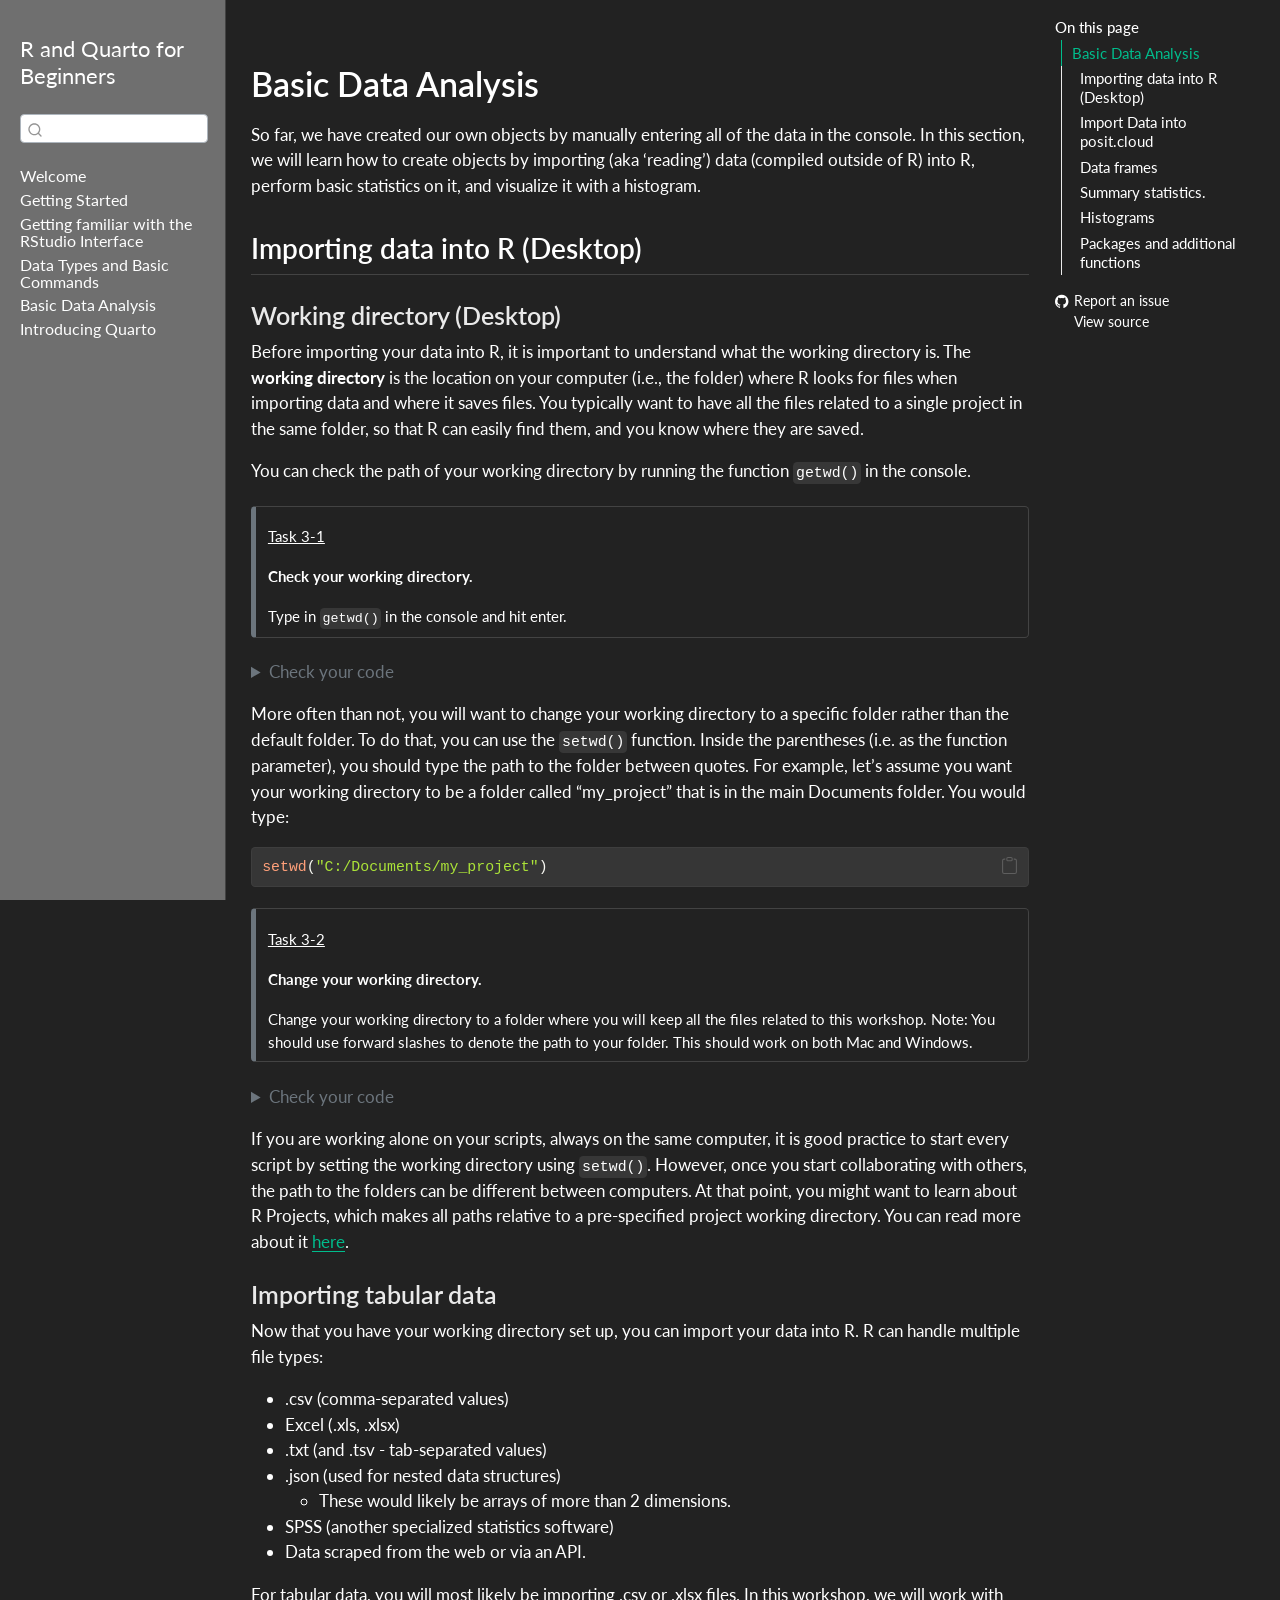
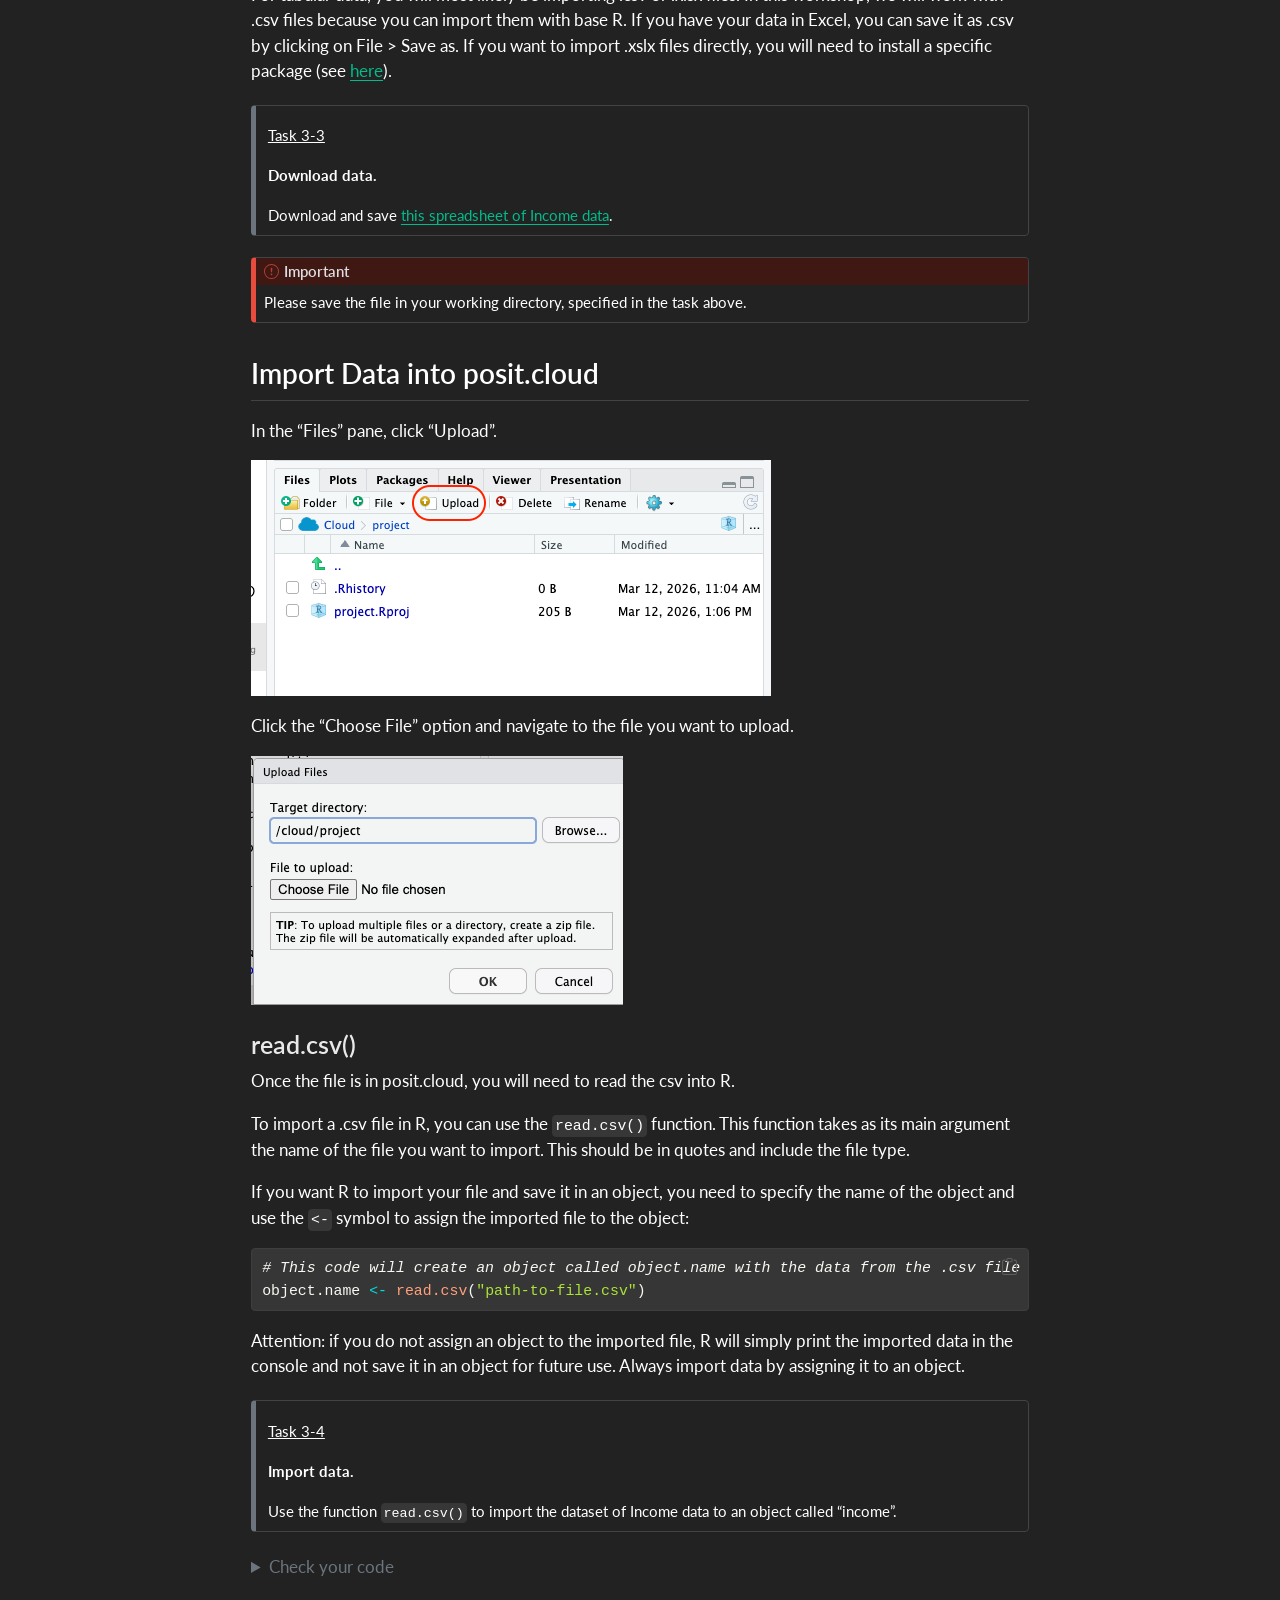
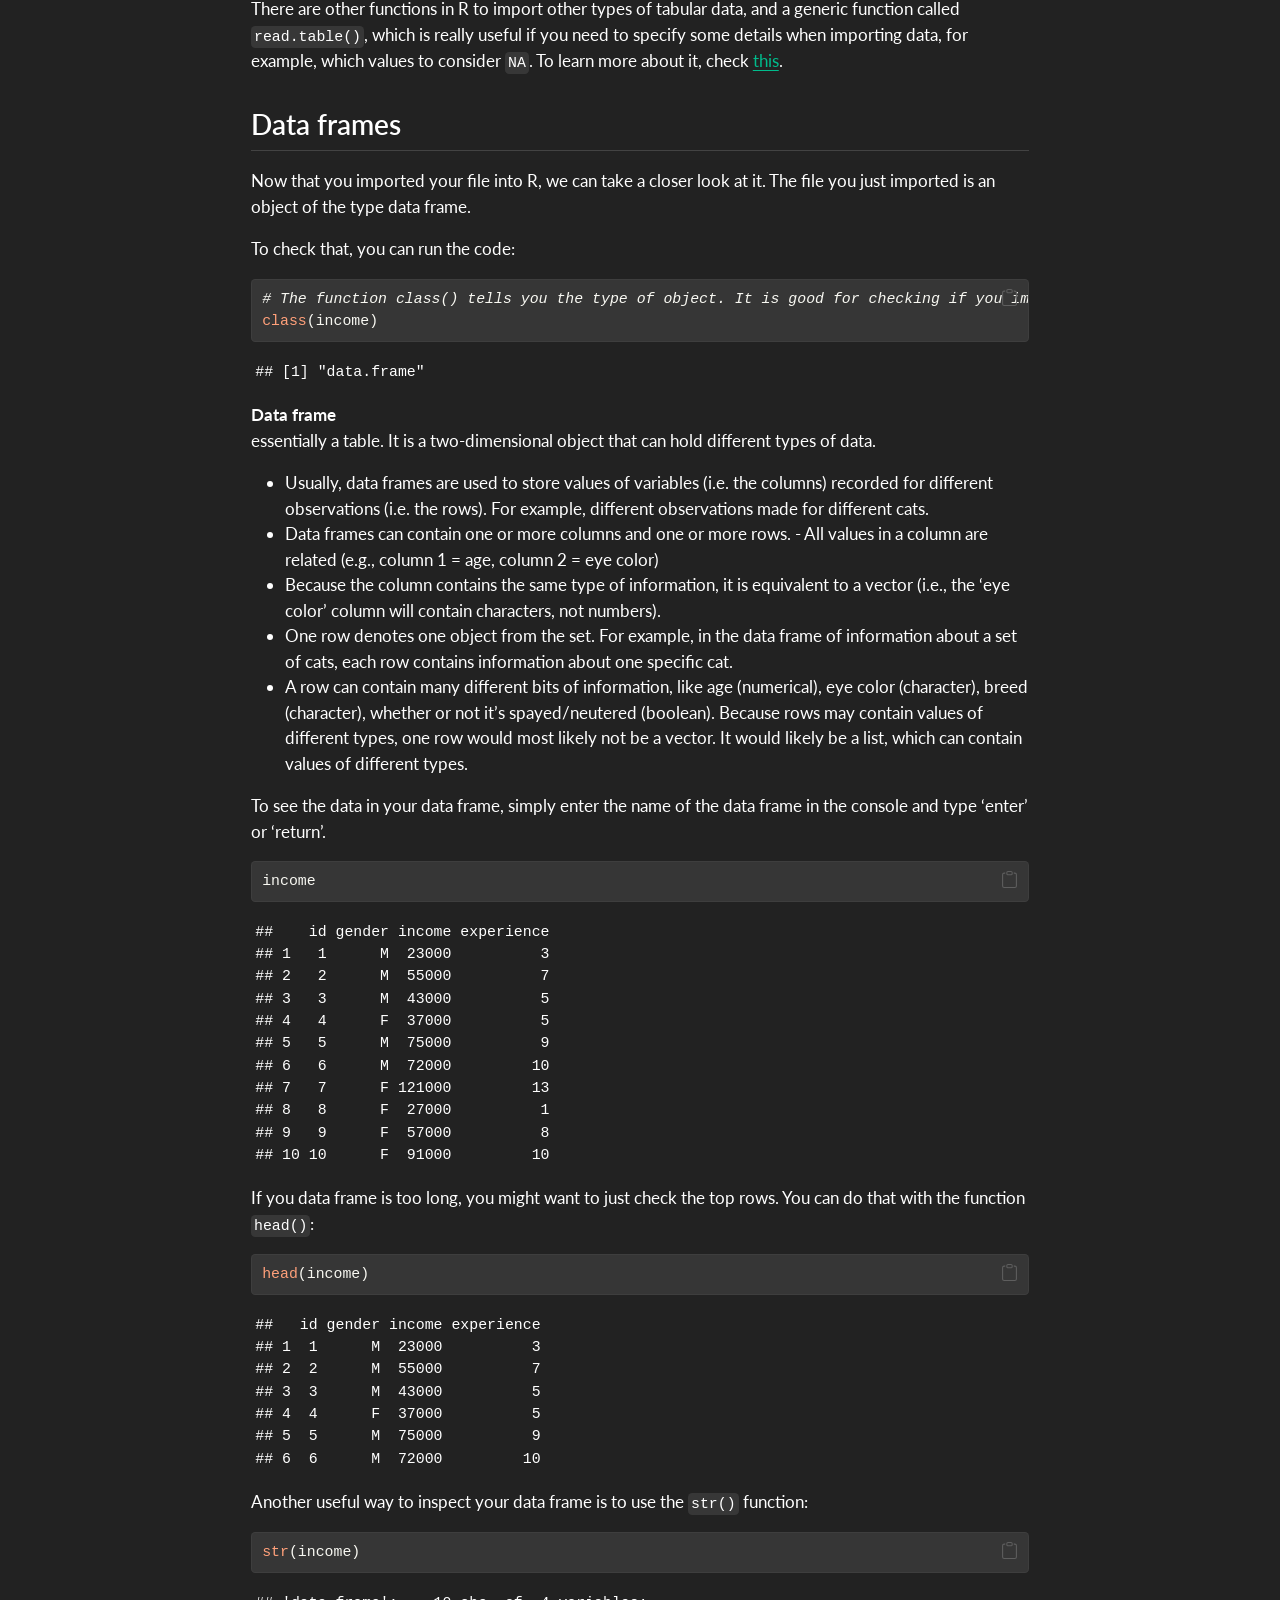
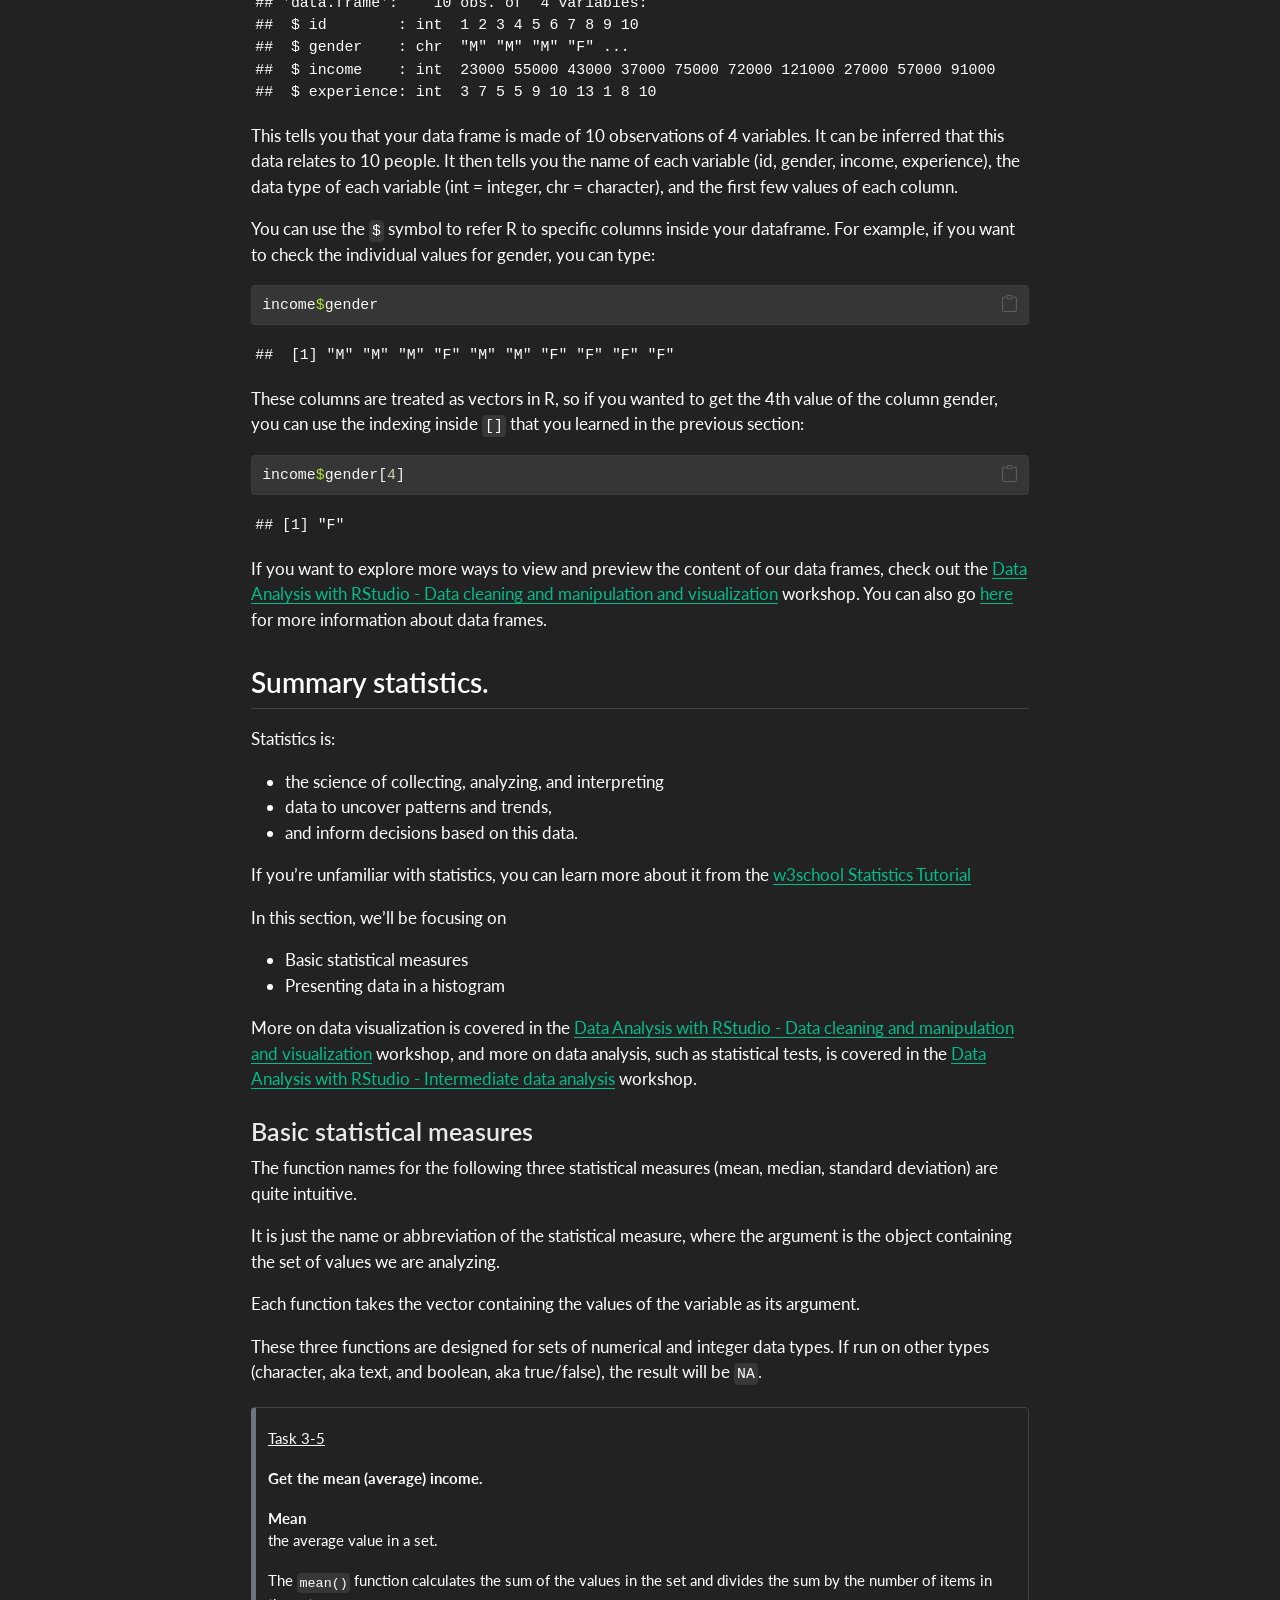
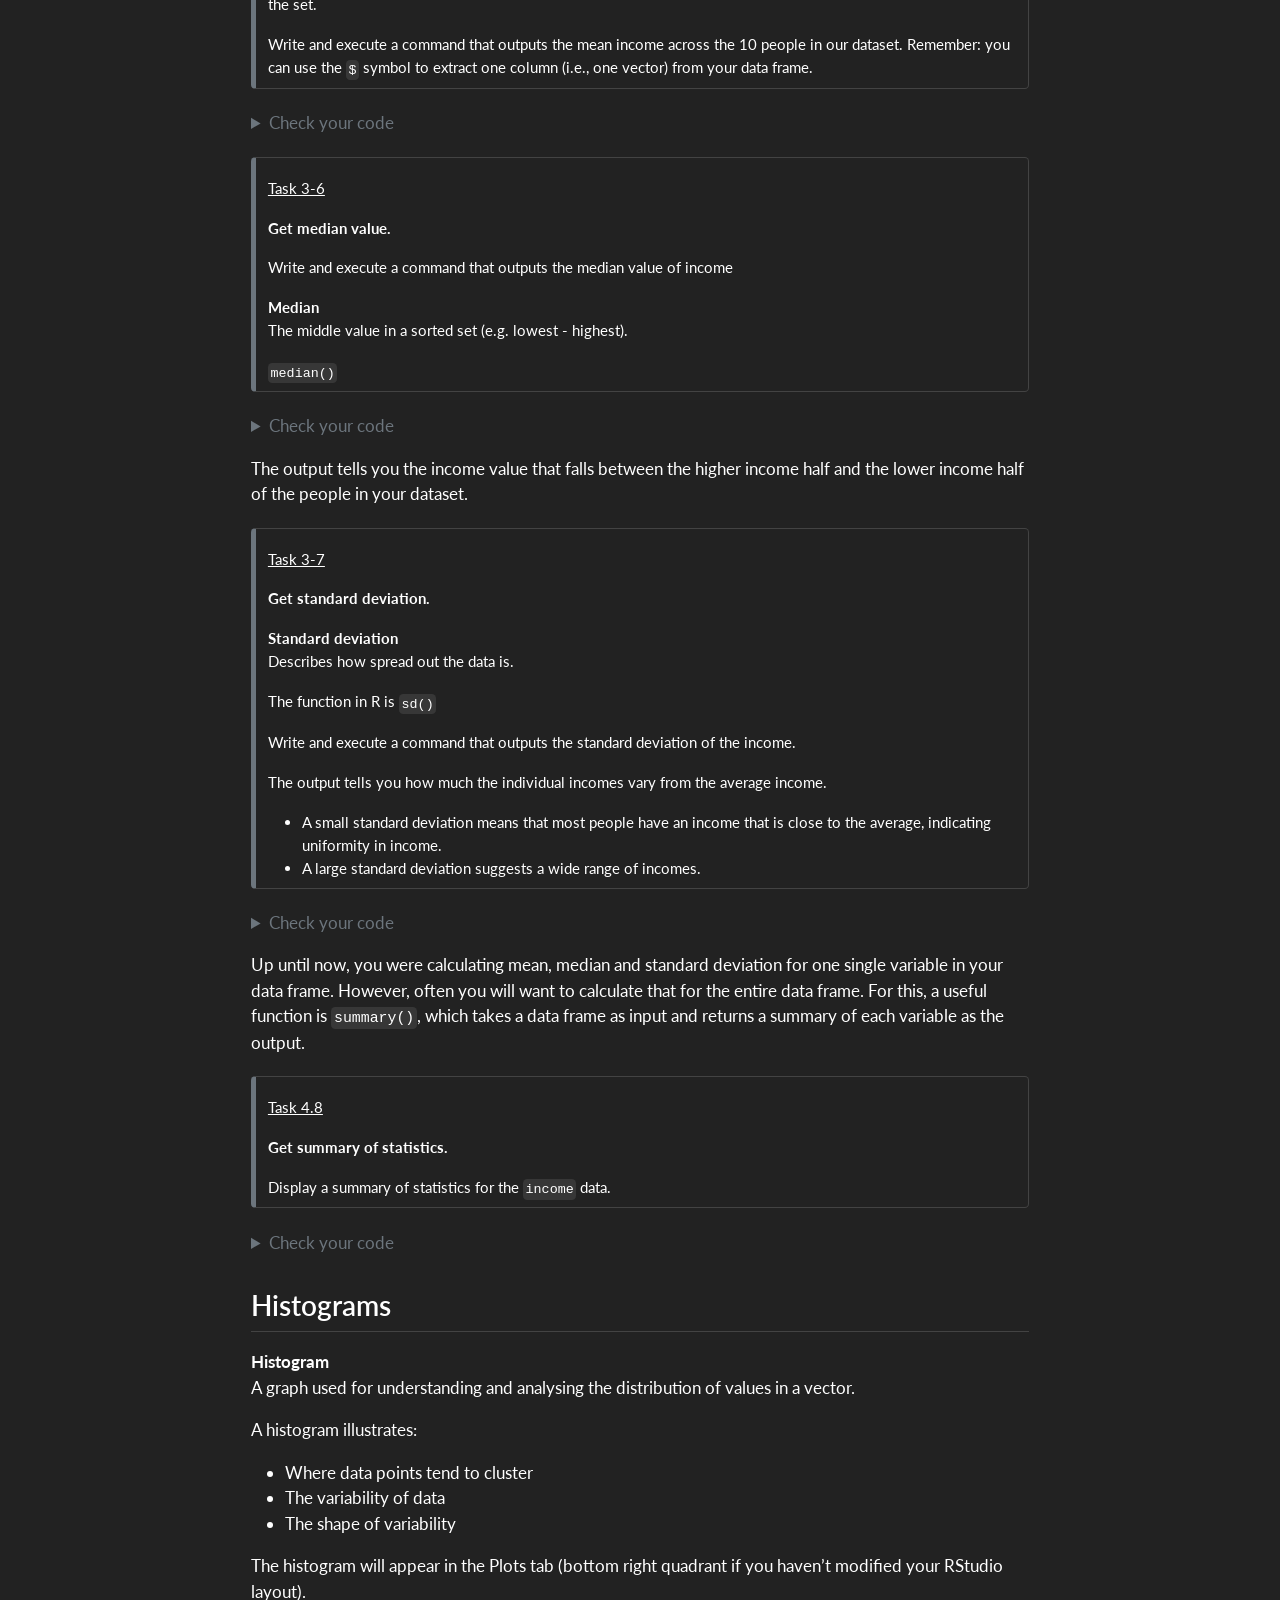
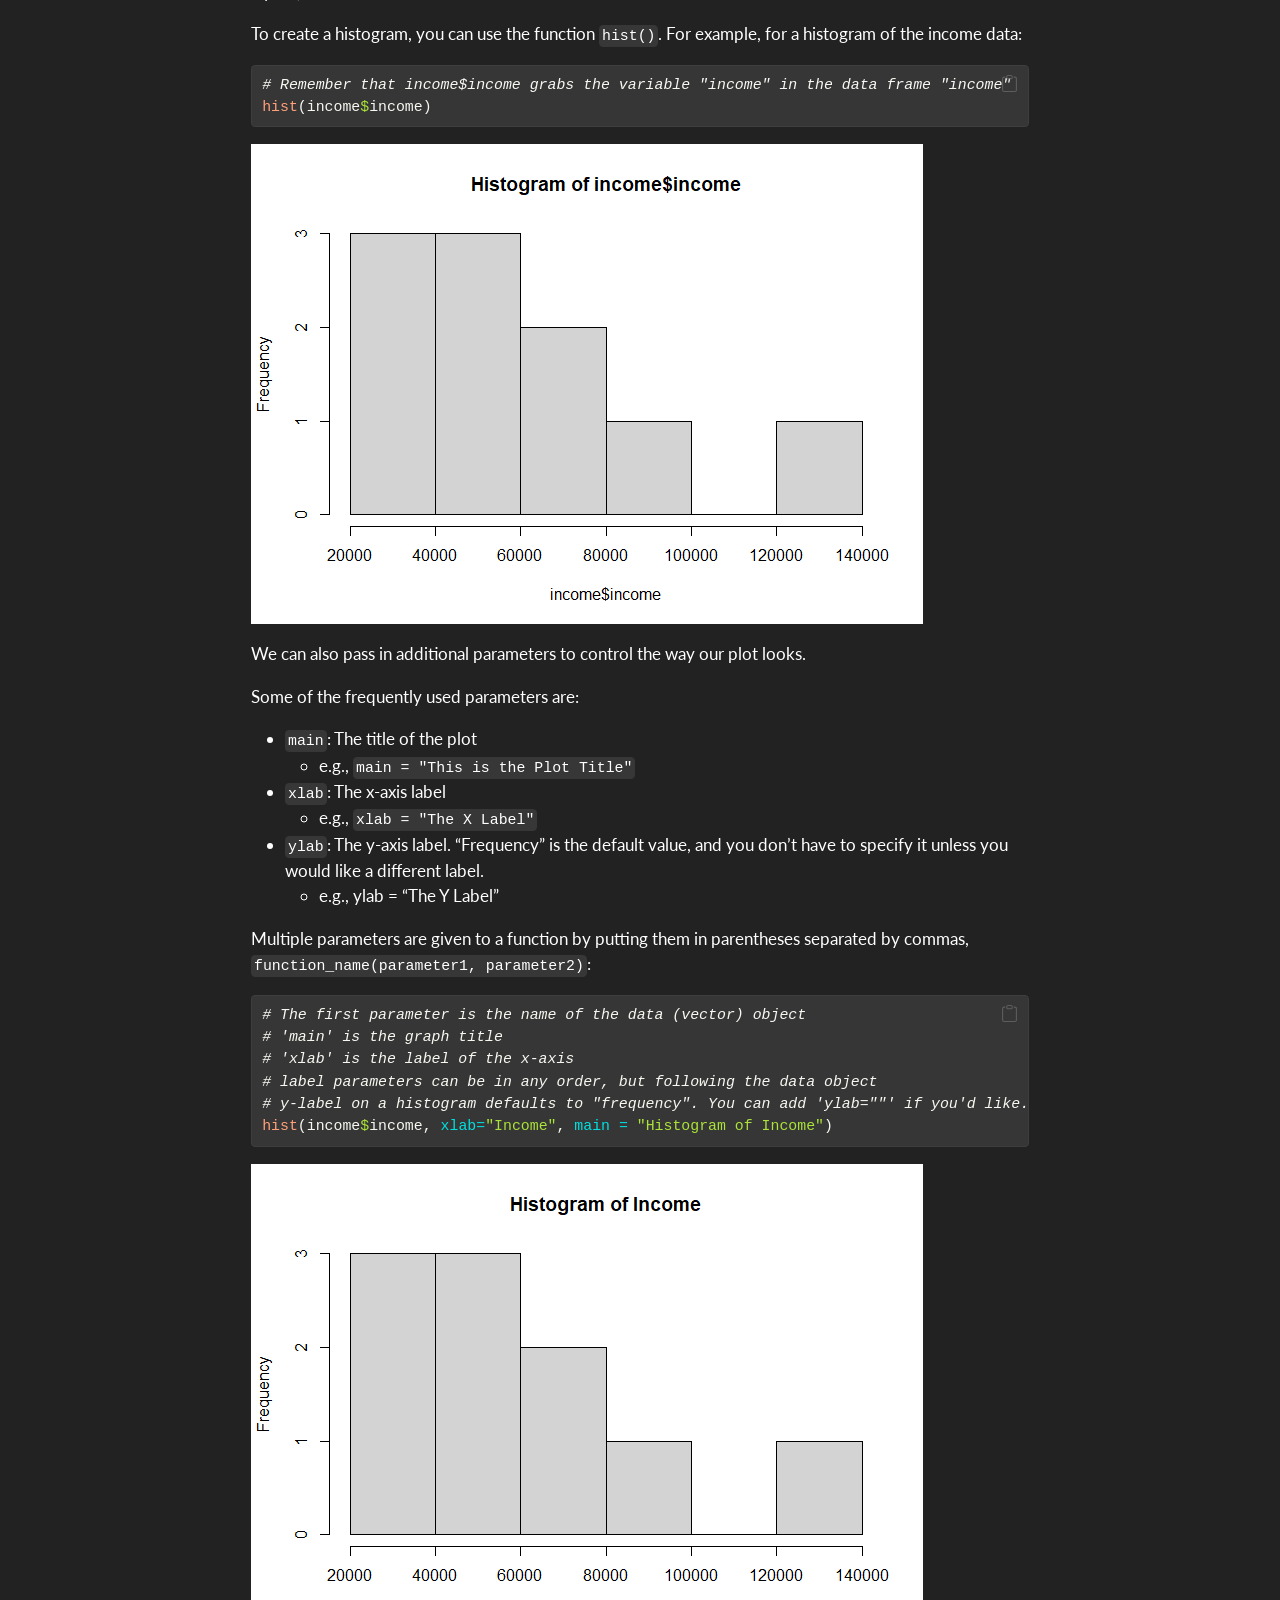
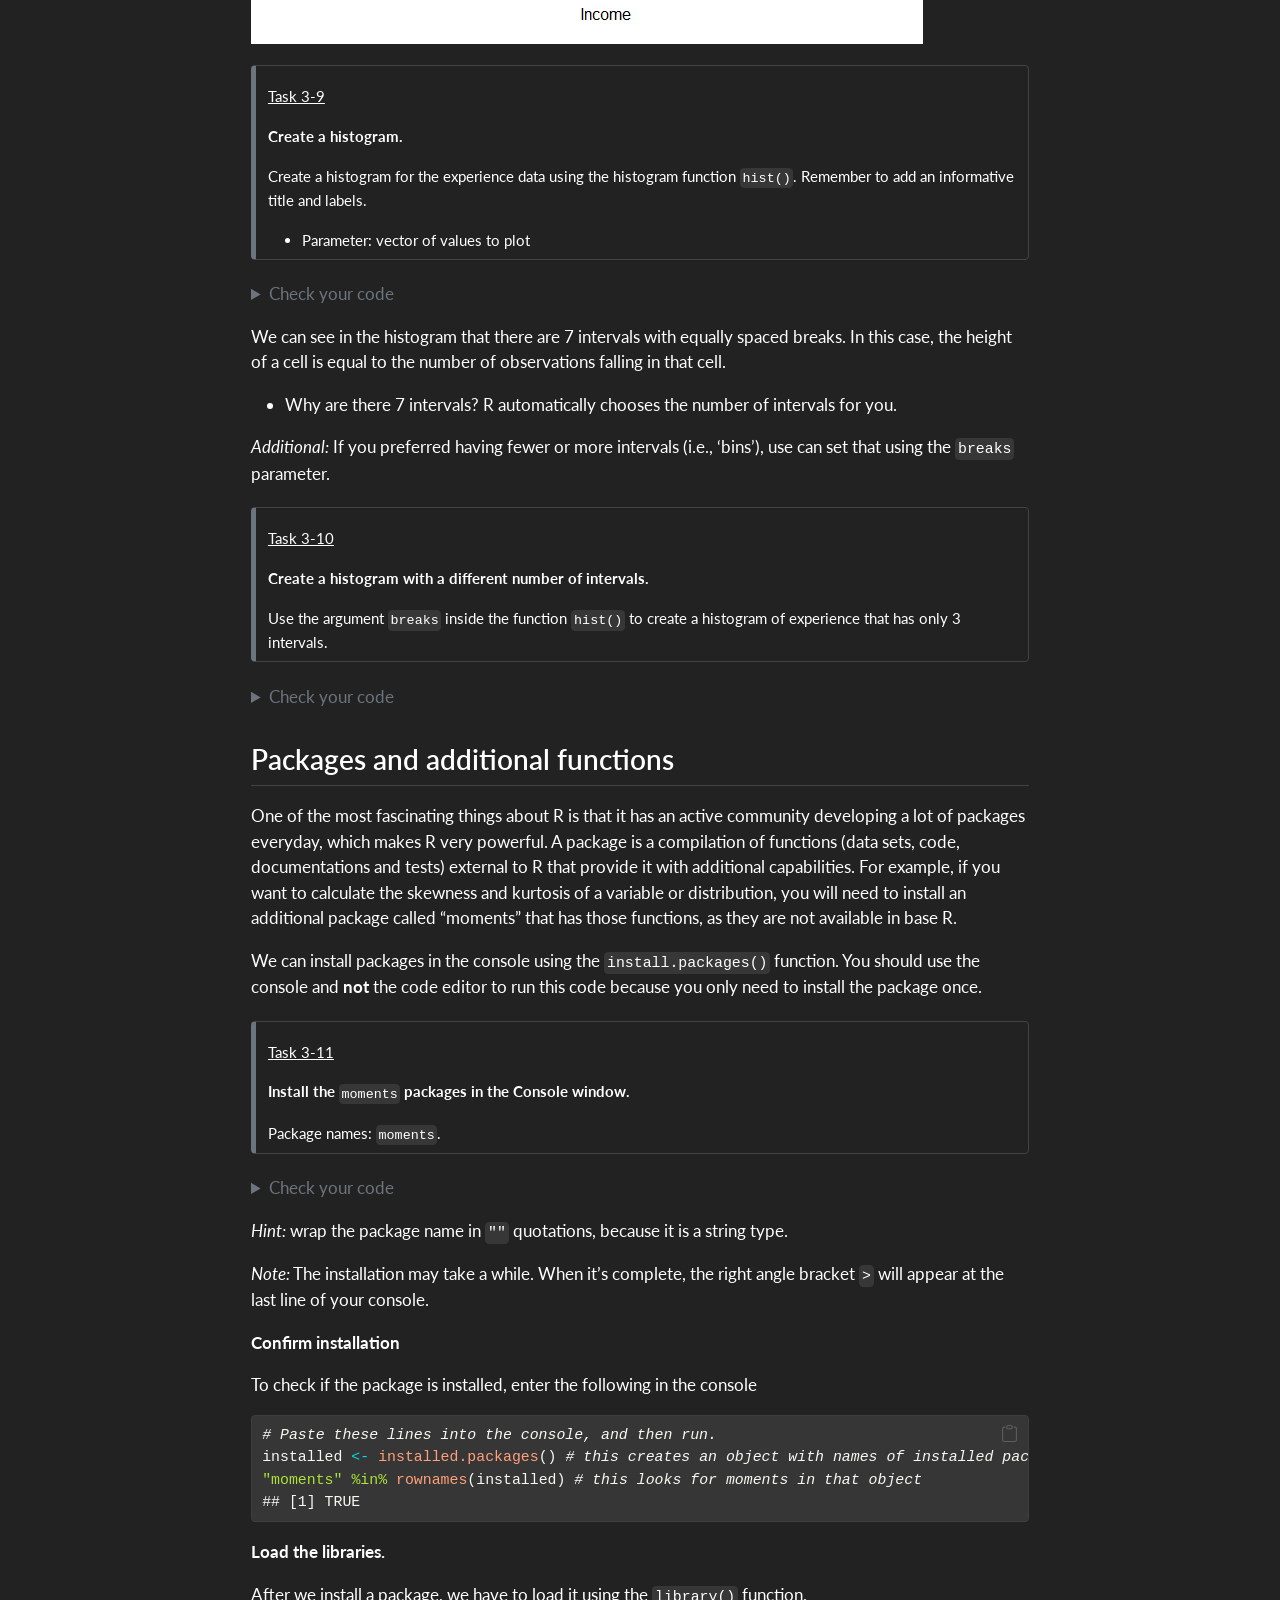
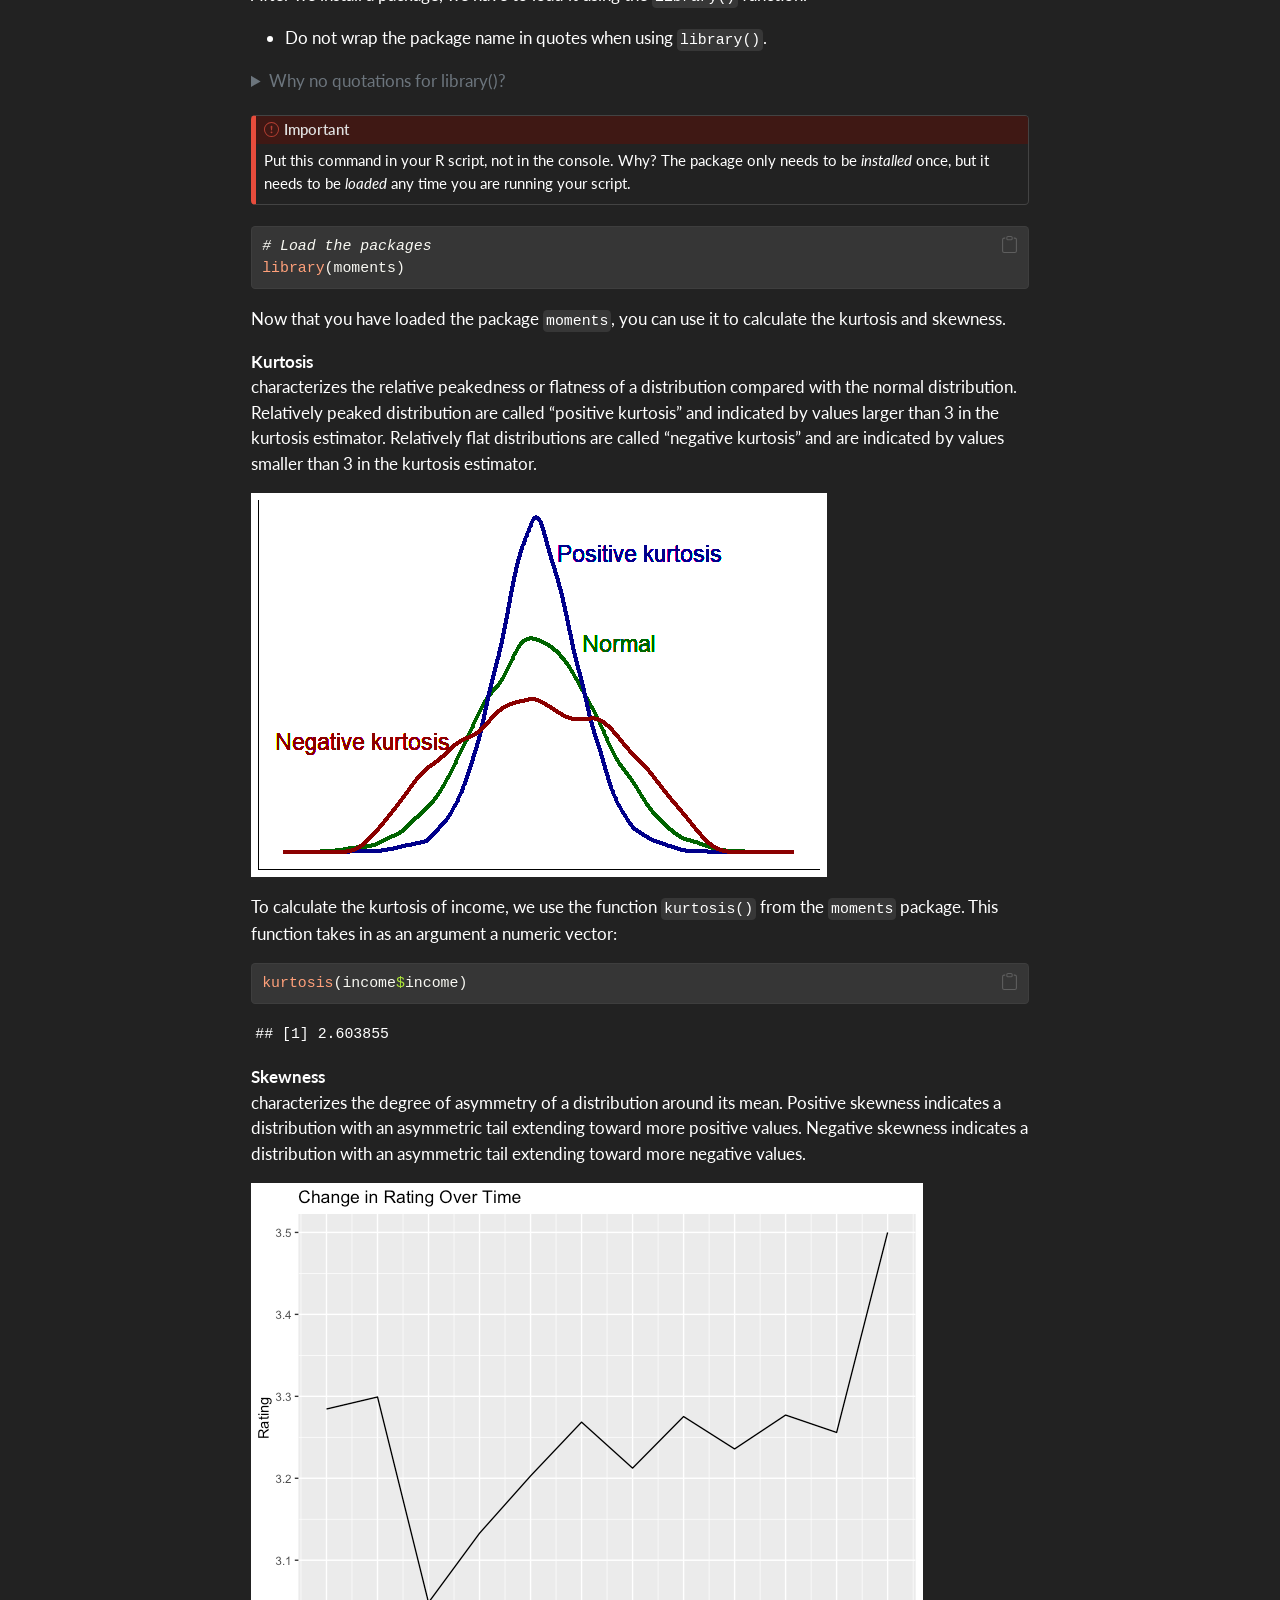
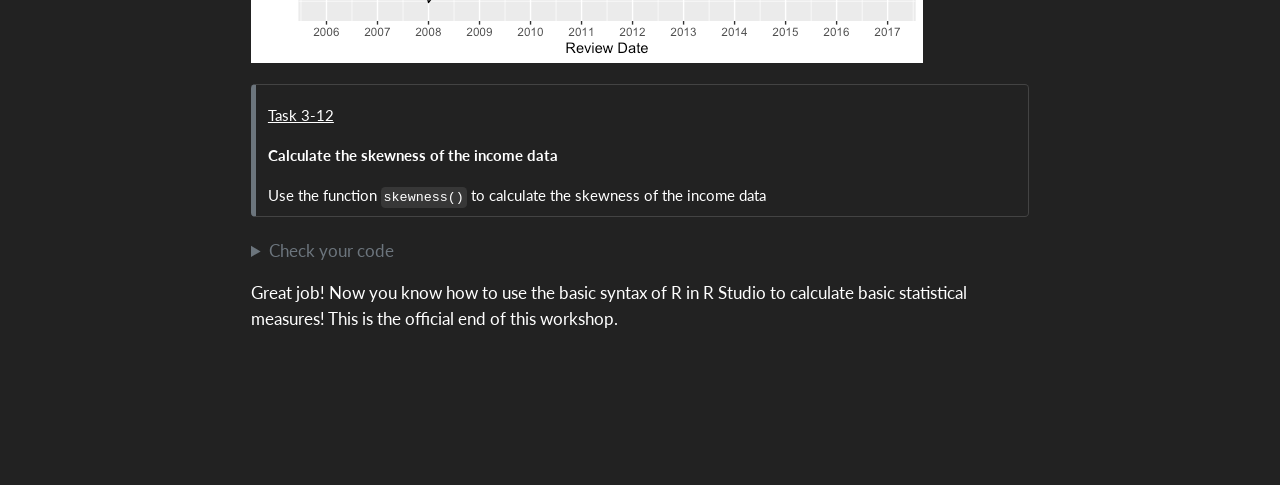
==== commit 6c76300b: "source repo" ====
--- a/docs/basic-analyses.html
+++ b/docs/basic-analyses.html
@@ -211,7 +211,7 @@
   <li><a href="#packages-and-additional-functions" id="toc-packages-and-additional-functions" class="nav-link" data-scroll-target="#packages-and-additional-functions">Packages and additional functions</a></li>
   </ul></li>
   </ul>
-</nav>
+<div class="toc-actions"><ul><li><a href="https://github.com/cmadland/r-quarto-intro/issues/new" class="toc-action"><i class="bi bi-github"></i>Report an issue</a></li><li><a href="https://github.com/cmadland/r-quarto-intro/blob/main/basic-analyses.qmd" class="toc-action"><i class="bi empty"></i>View source</a></li></ul></div></nav>
     </div>
 <!-- main -->
 <main class="content" id="quarto-document-content"><header id="title-block-header" class="quarto-title-block"></header>
@@ -1136,7 +1136,7 @@
   });
   </script>
 </div> <!-- /content -->
-<script>var lightboxQuarto = GLightbox({"closeEffect":"zoom","descPosition":"bottom","loop":false,"openEffect":"zoom","selector":".lightbox"});
+<footer class="footer"><div class="nav-footer"><div class="nav-footer-center"><div class="toc-actions d-sm-block d-md-none"><ul><li><a href="https://github.com/cmadland/r-quarto-intro/issues/new" class="toc-action"><i class="bi bi-github"></i>Report an issue</a></li><li><a href="https://github.com/cmadland/r-quarto-intro/blob/main/basic-analyses.qmd" class="toc-action"><i class="bi empty"></i>View source</a></li></ul></div></div></div></footer><script>var lightboxQuarto = GLightbox({"closeEffect":"zoom","descPosition":"bottom","loop":false,"openEffect":"zoom","selector":".lightbox"});
 (function() {
   let previousOnload = window.onload;
   window.onload = () => {
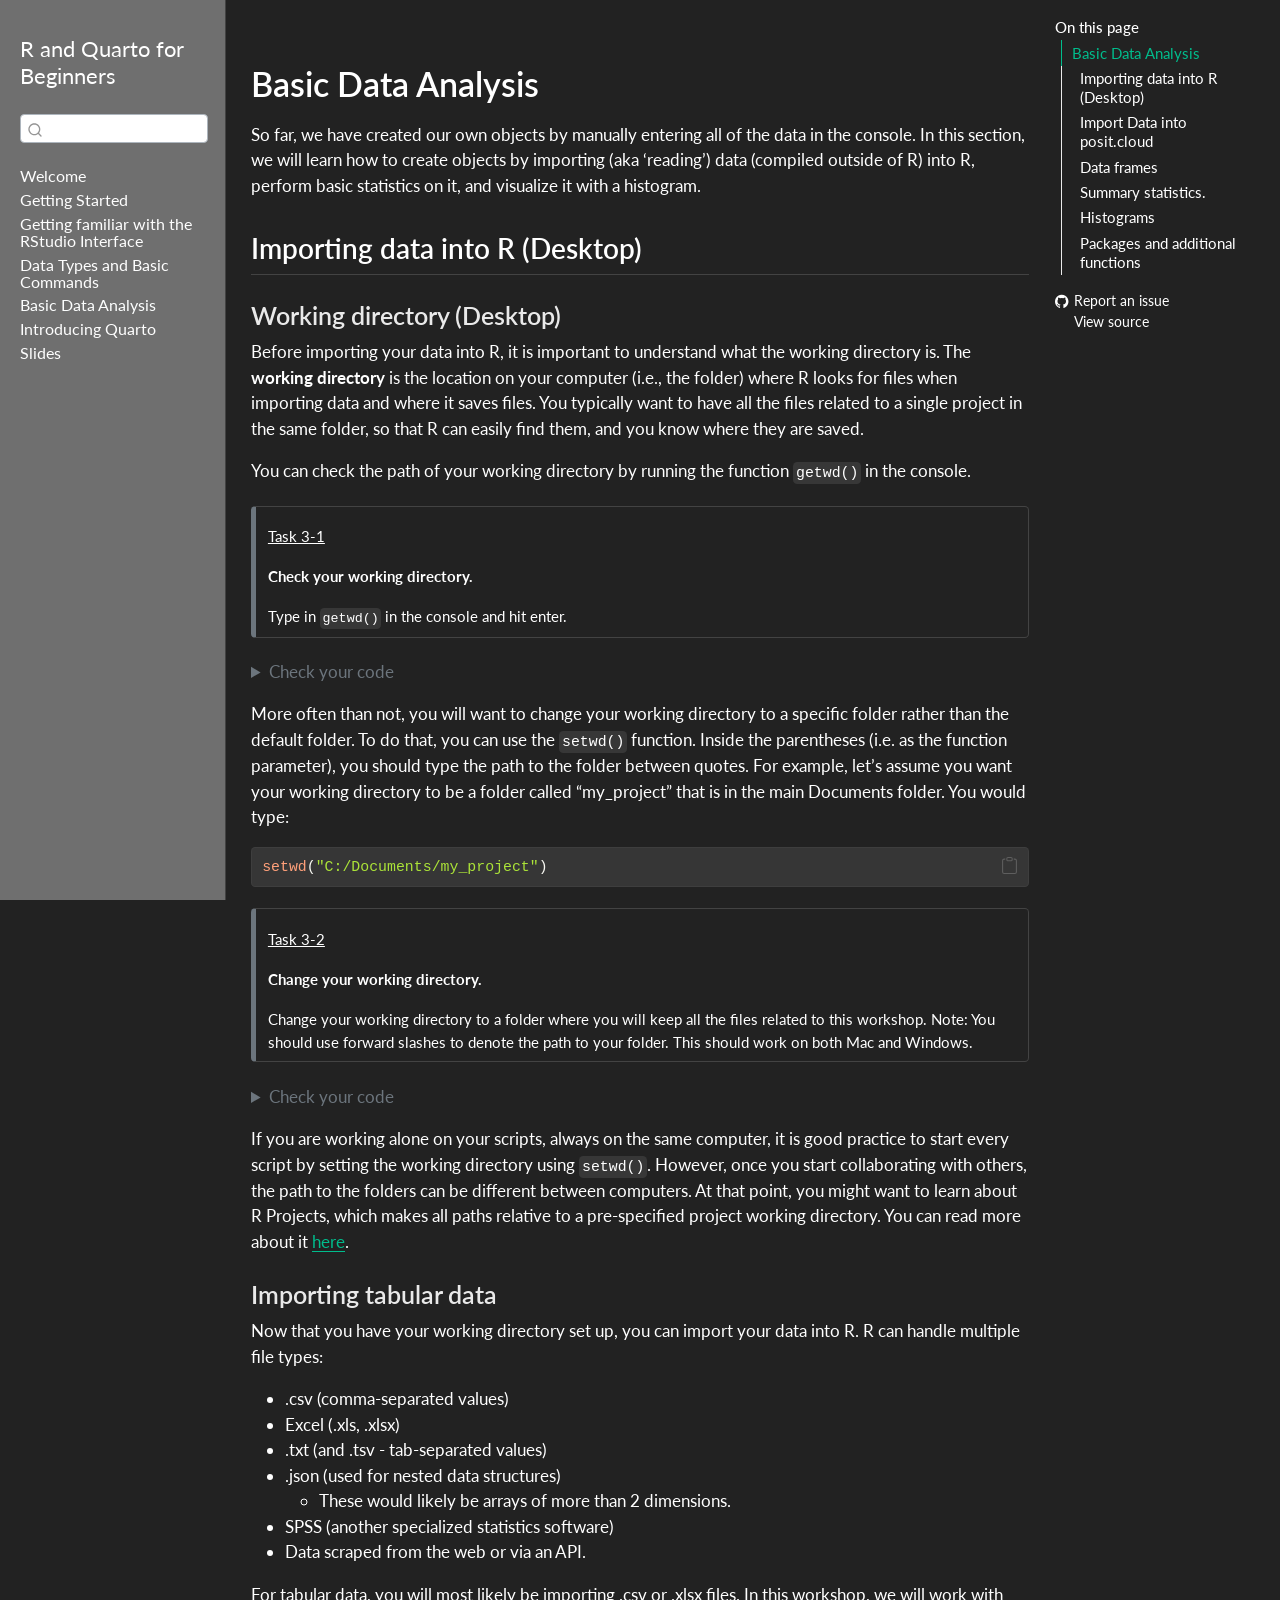
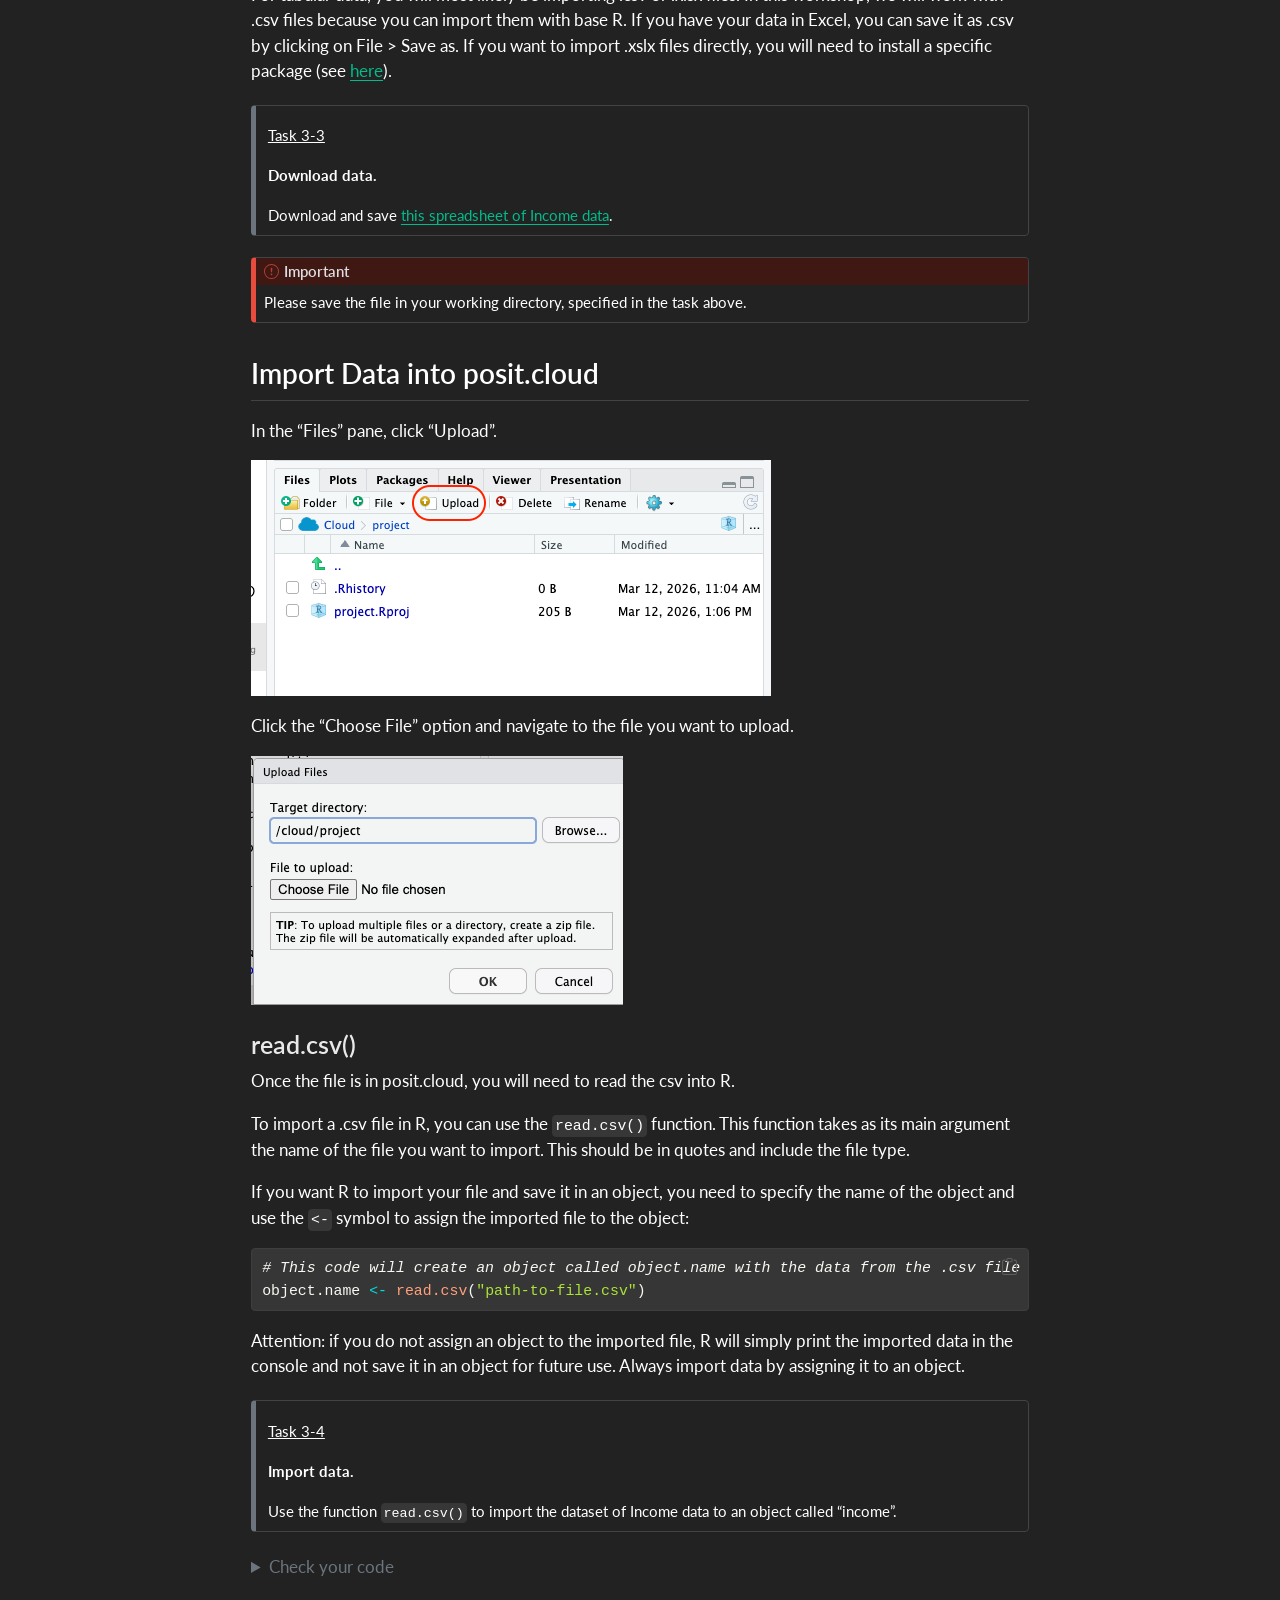
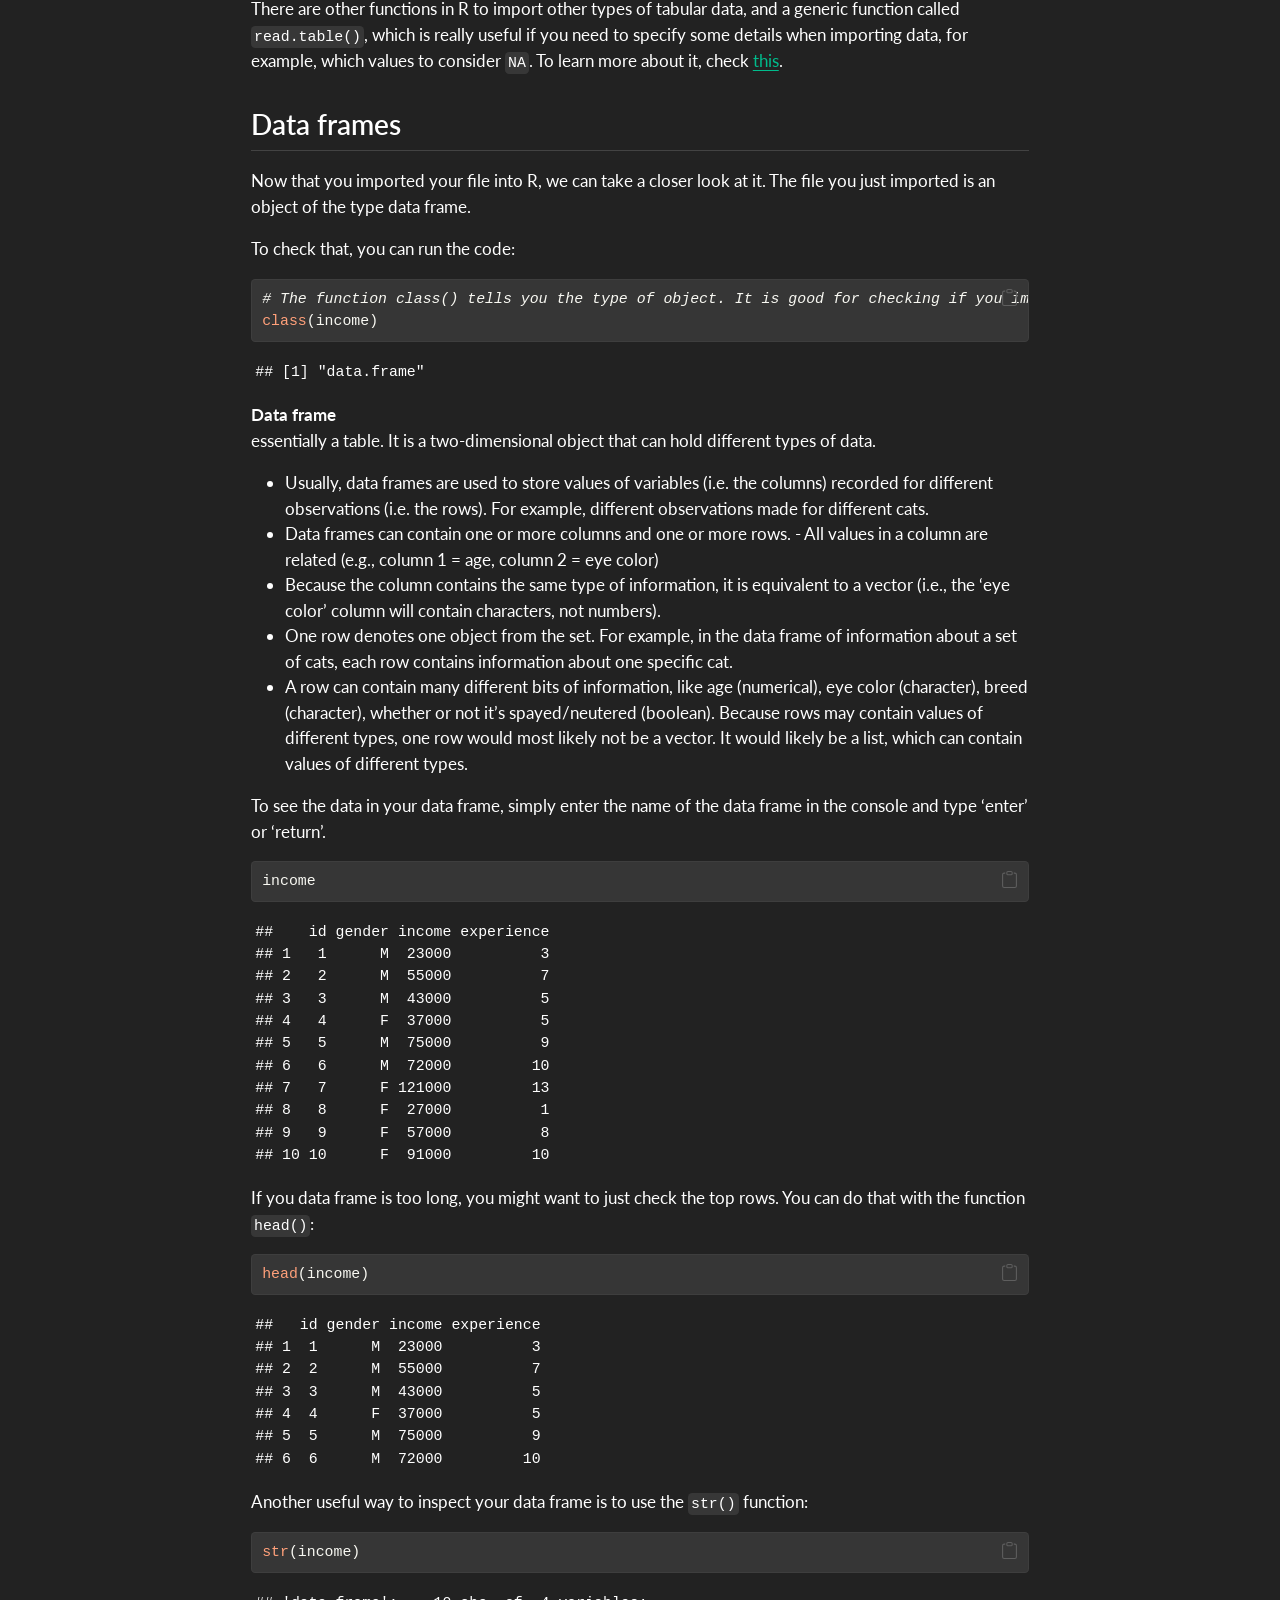
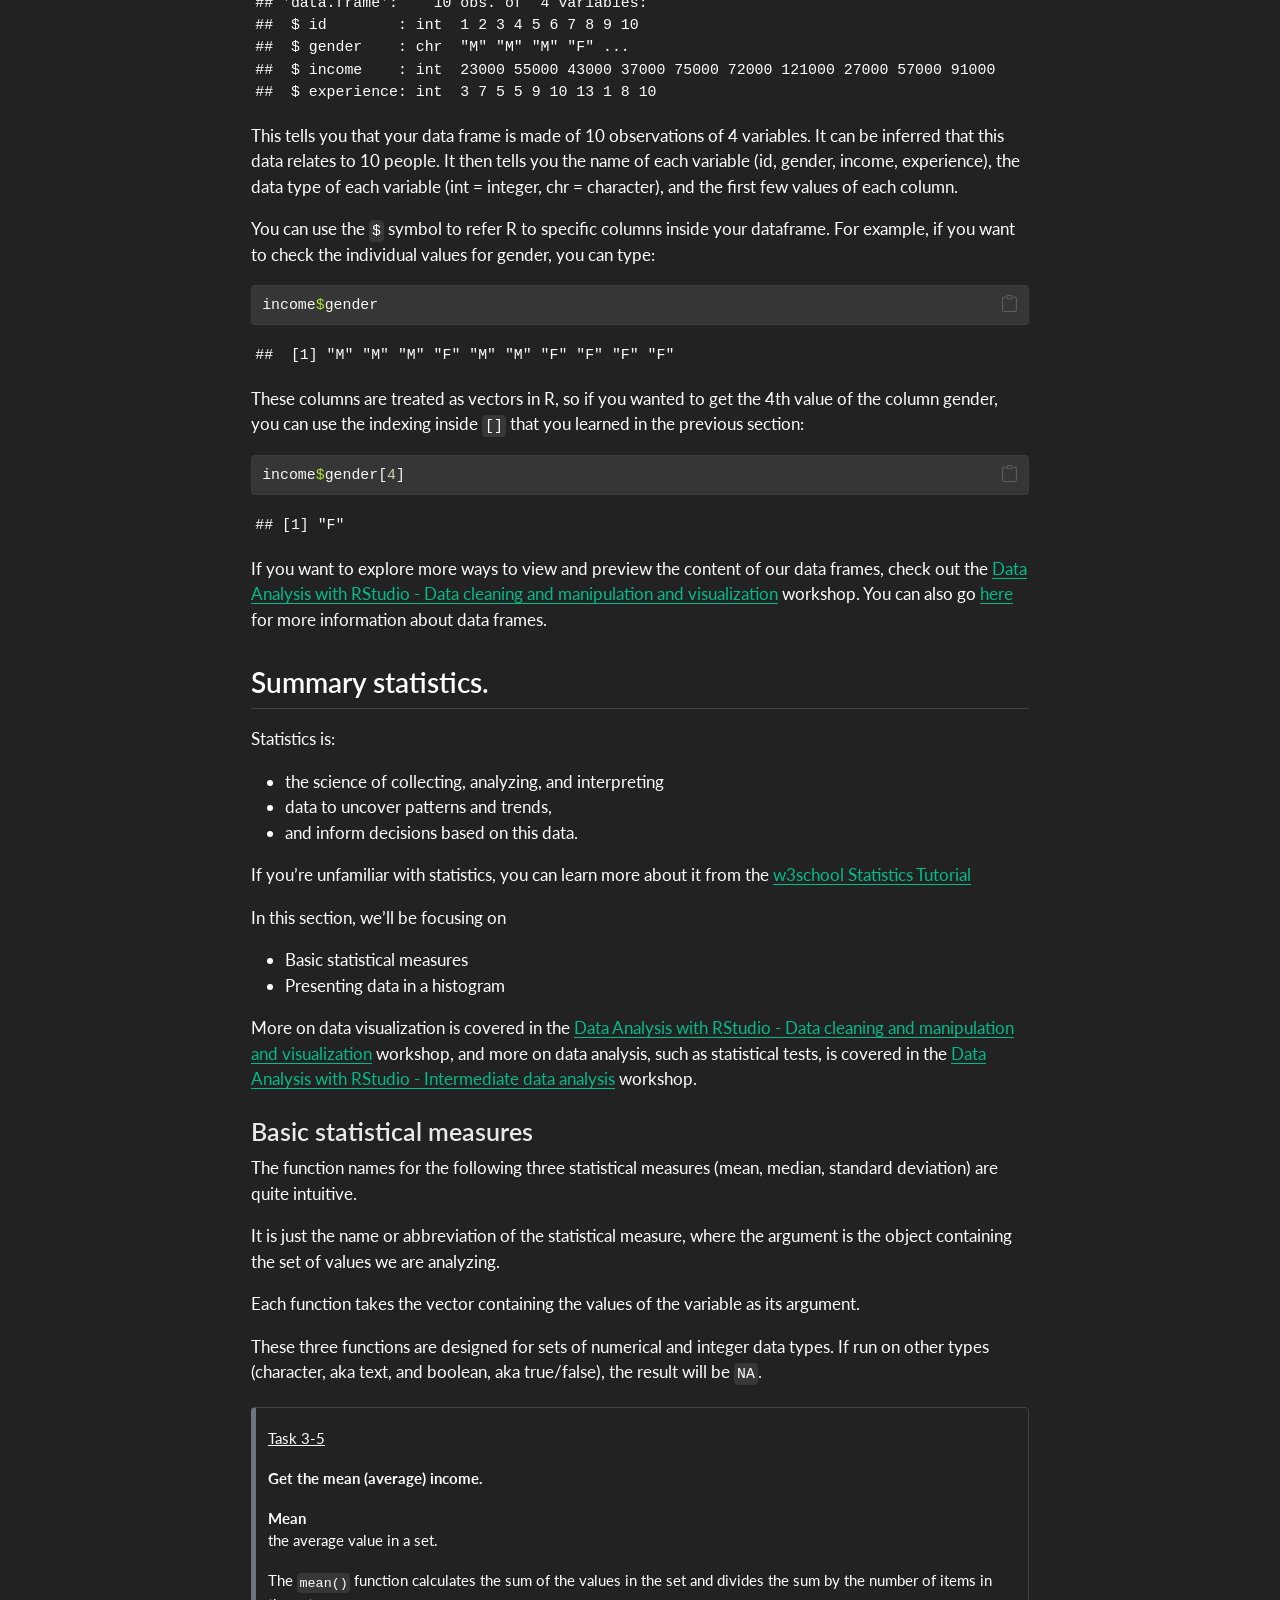
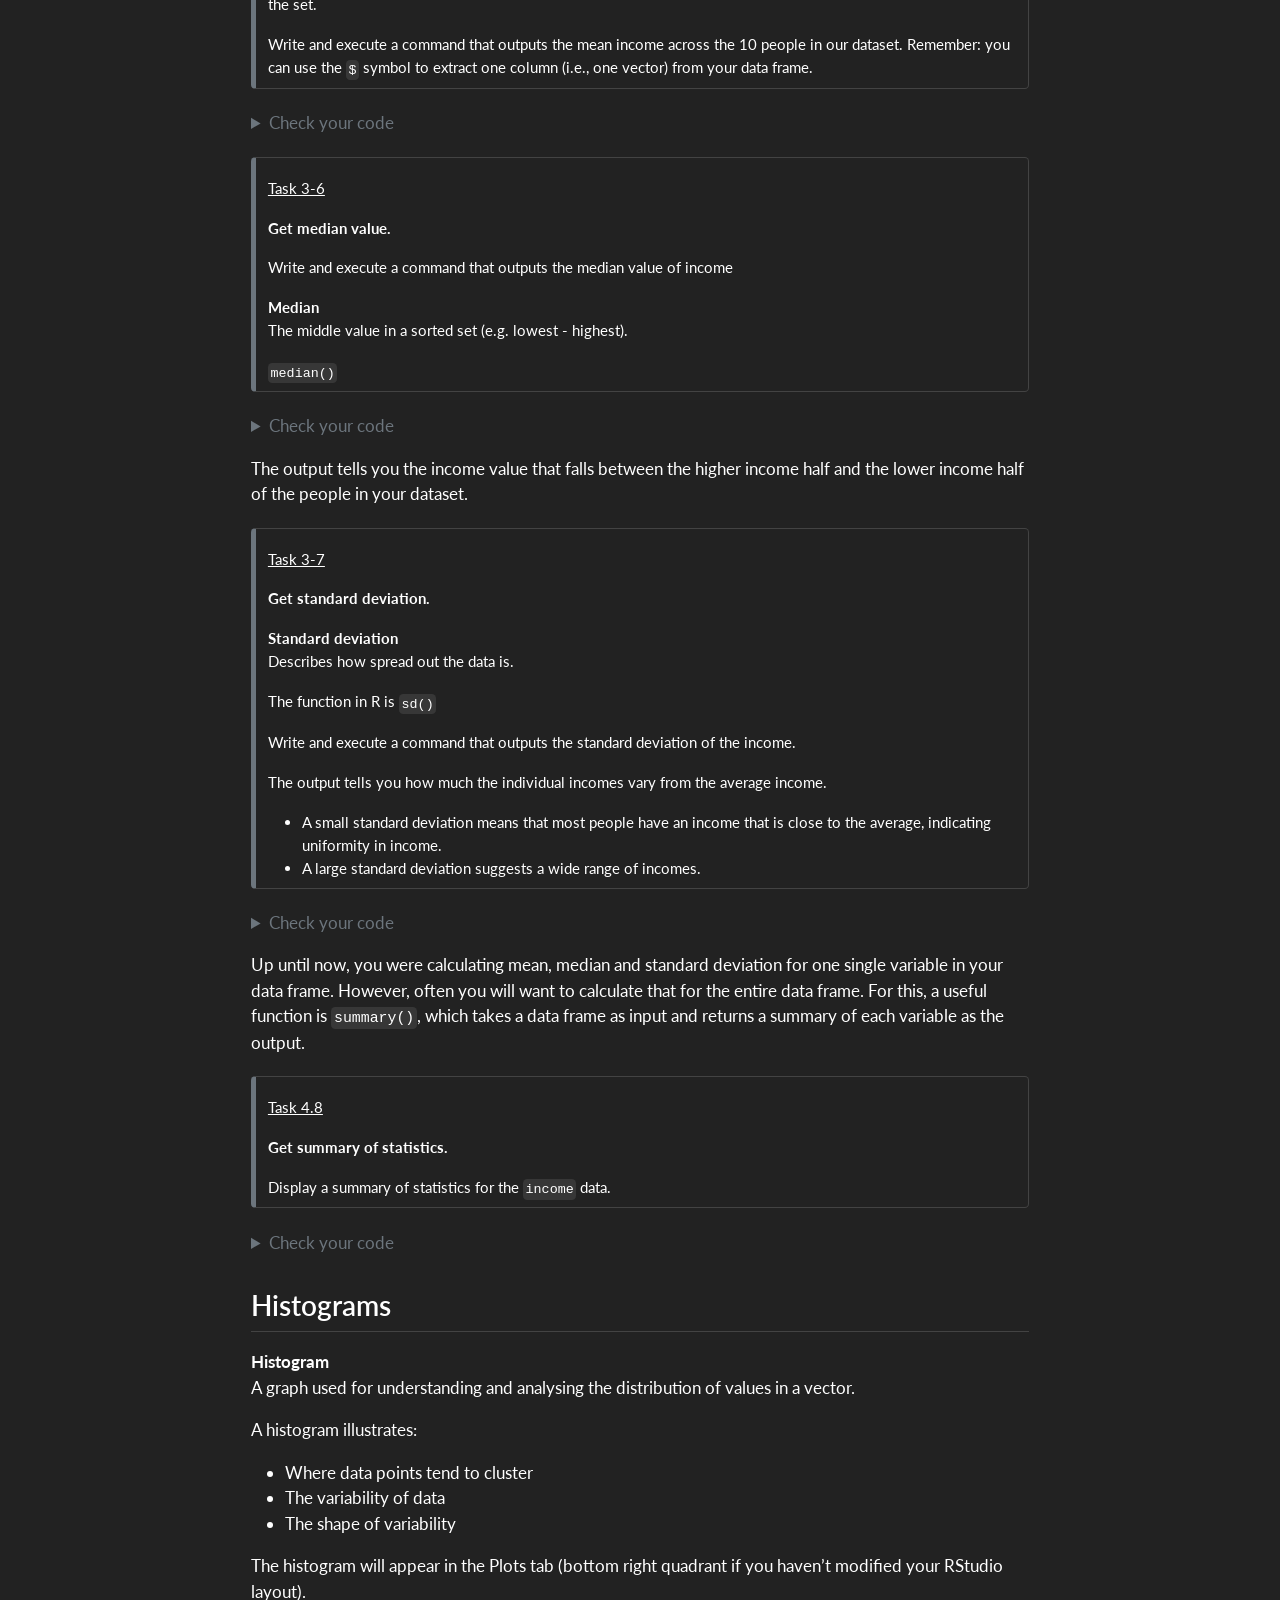
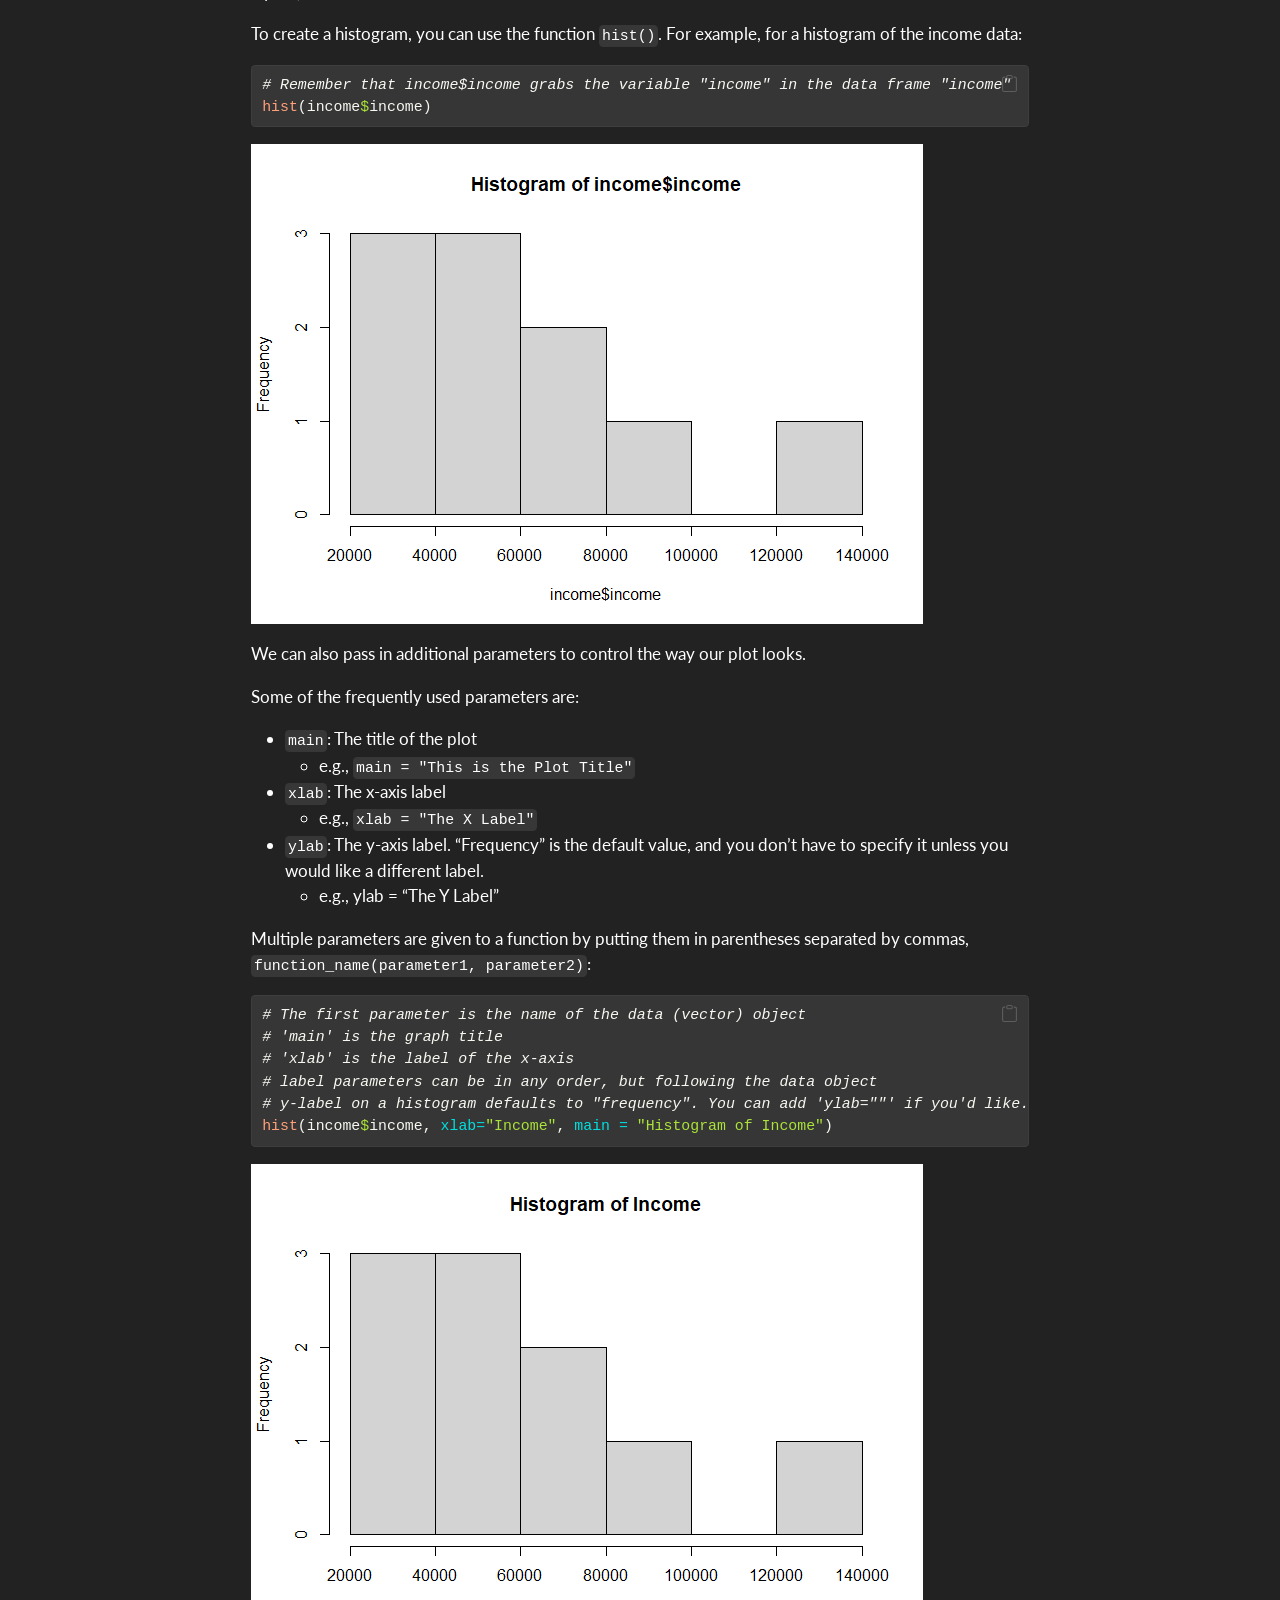
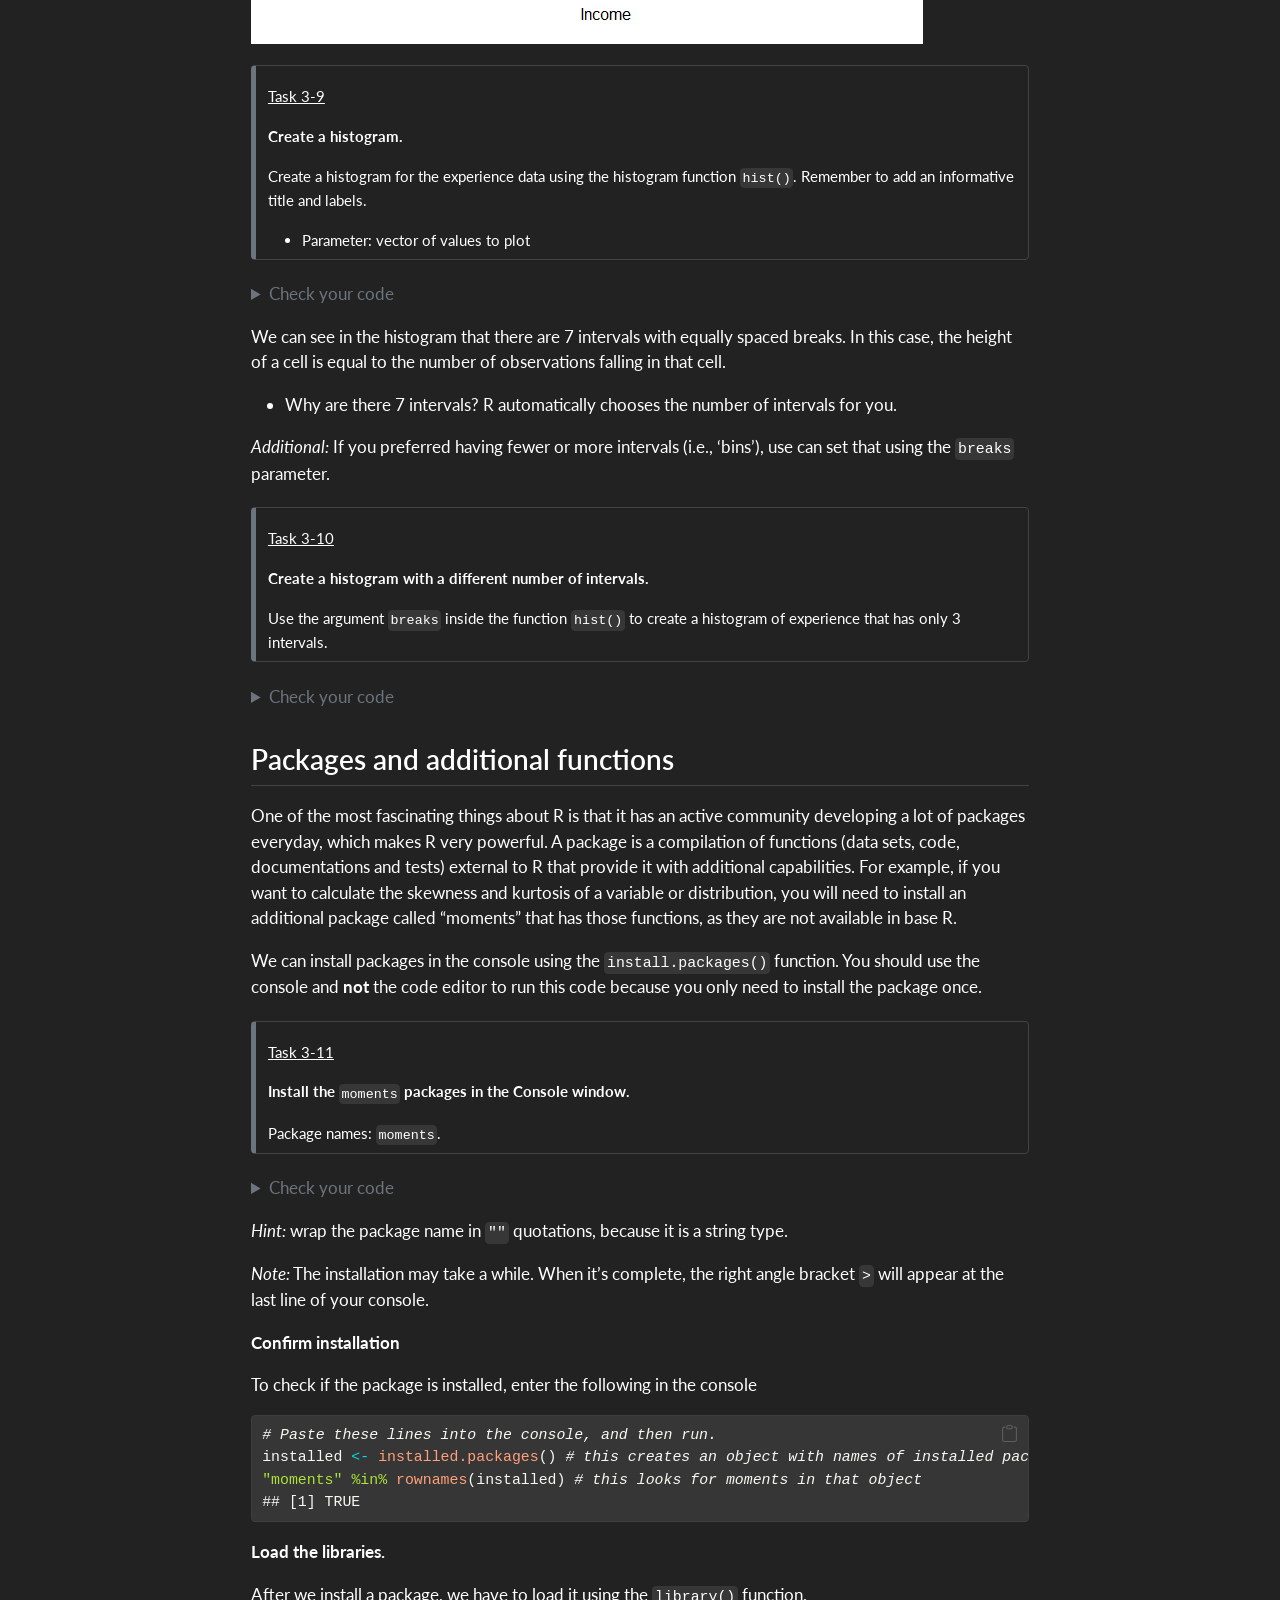
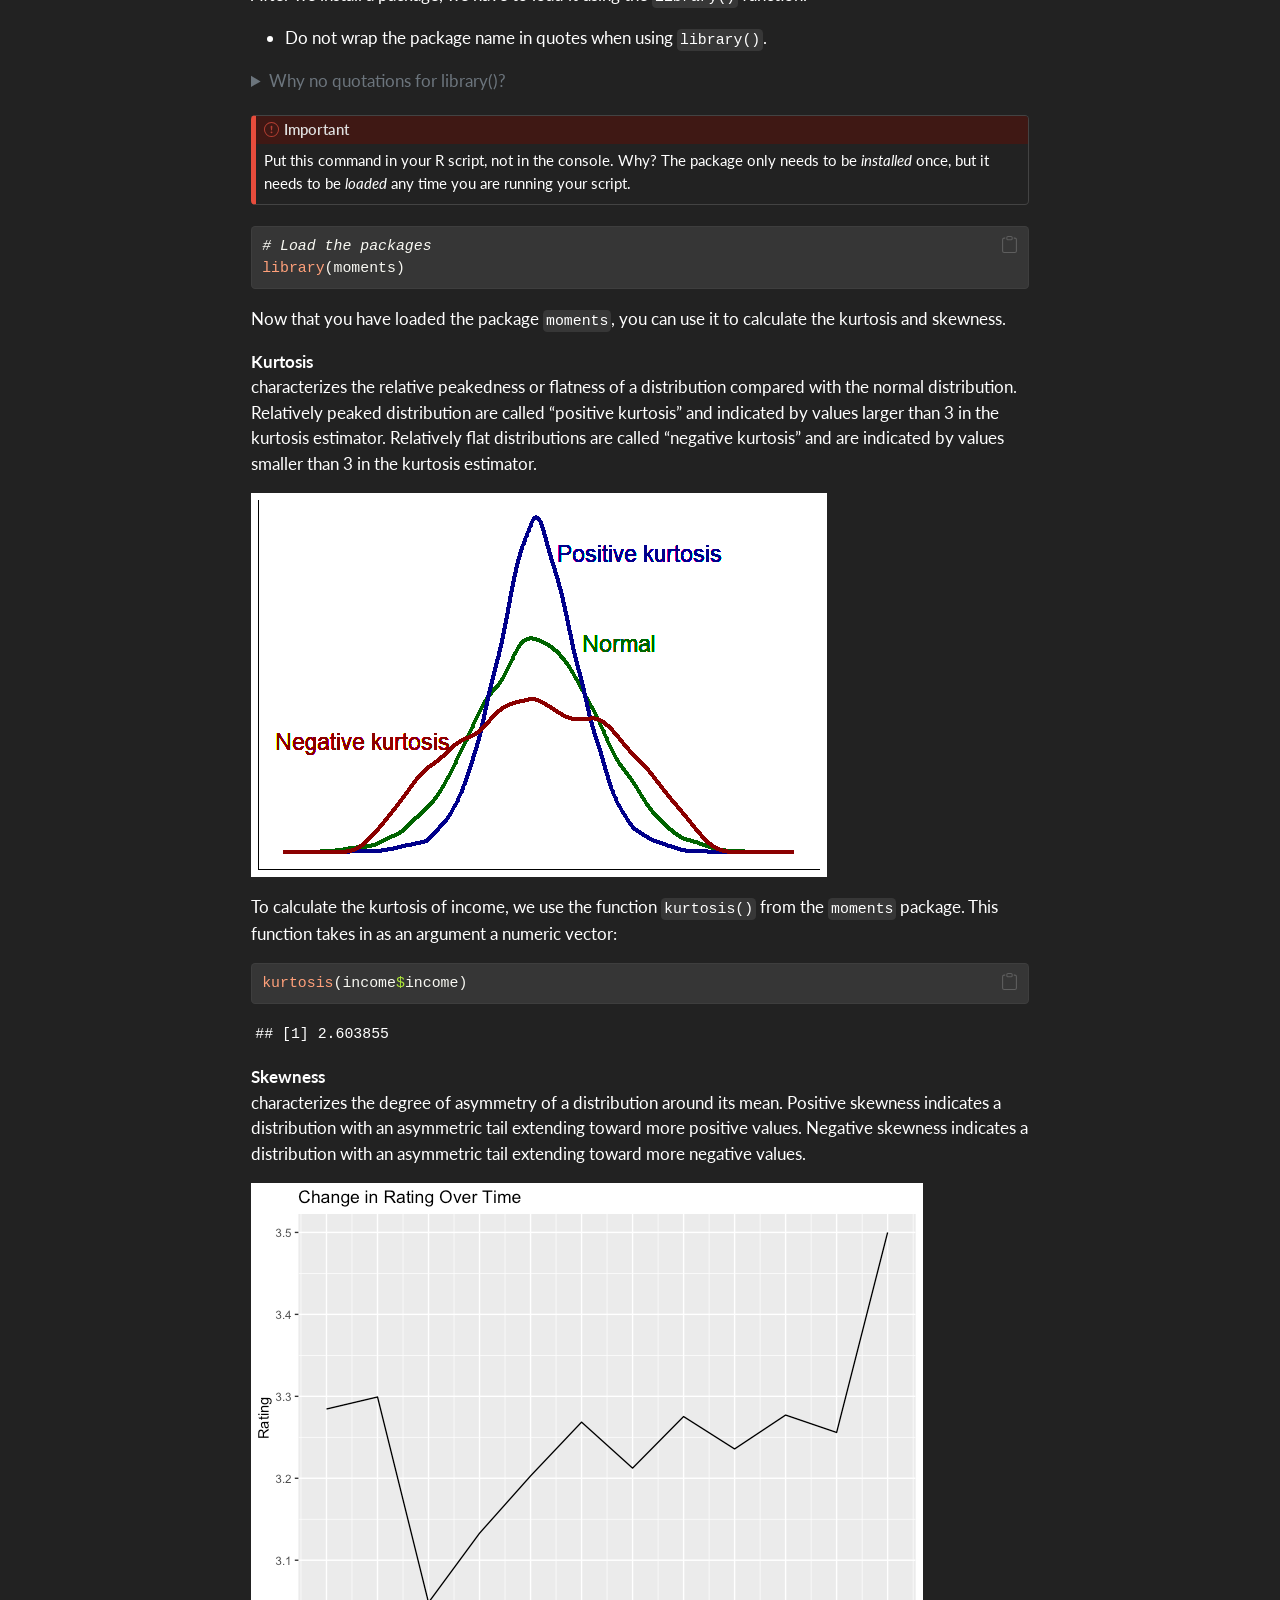
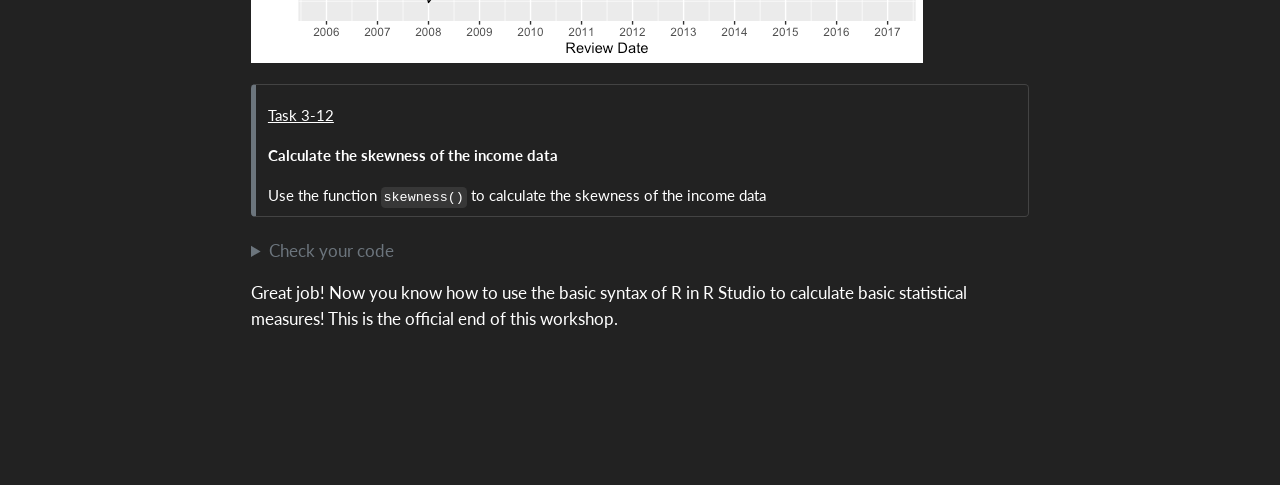
==== commit fb8d7c2f: "init slides" ====
--- a/docs/basic-analyses.html
+++ b/docs/basic-analyses.html
@@ -179,6 +179,12 @@
   <div class="sidebar-item-container"> 
   <a href="./quarto-intro.html" class="sidebar-item-text sidebar-link">
  <span class="menu-text">Introducing Quarto</span></a>
+  </div>
+</li>
+        <li class="sidebar-item">
+  <div class="sidebar-item-container"> 
+  <a href="./slides.html" class="sidebar-item-text sidebar-link">
+ <span class="menu-text">Slides</span></a>
   </div>
 </li>
     </ul>
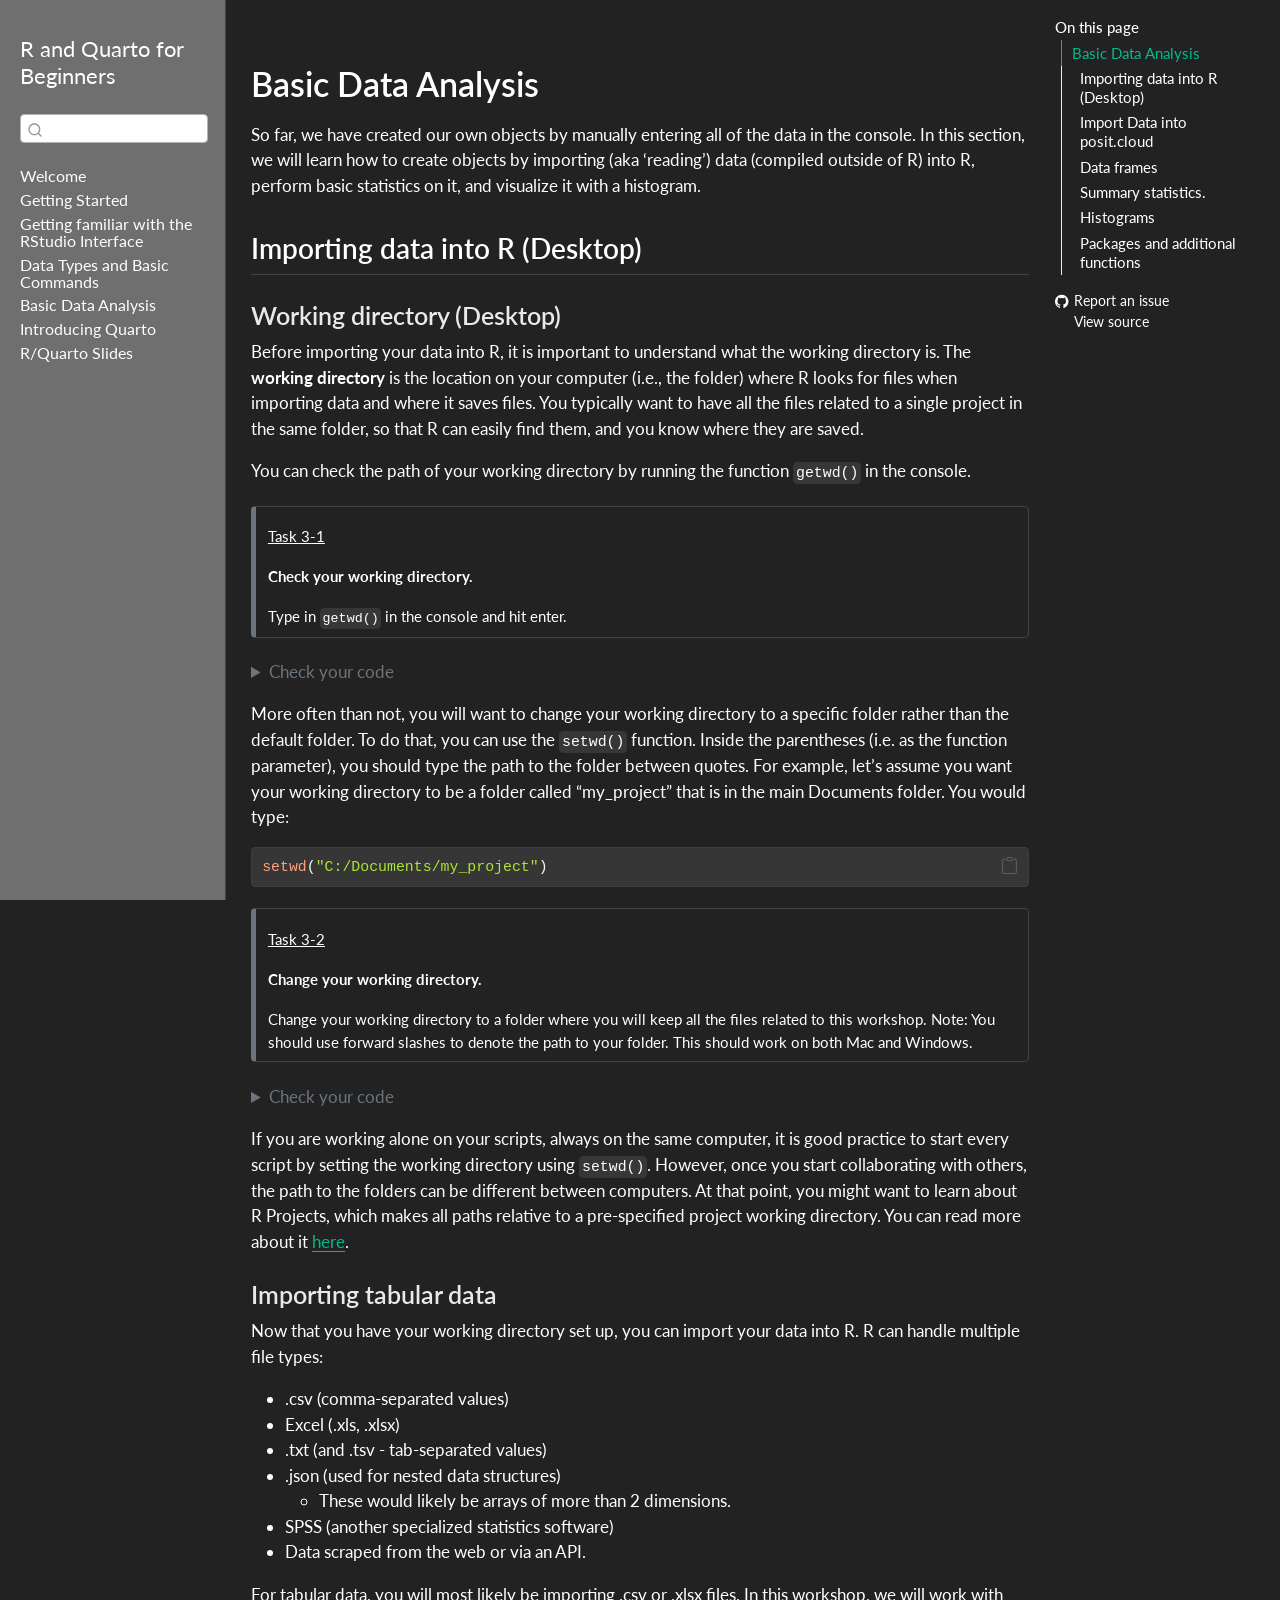
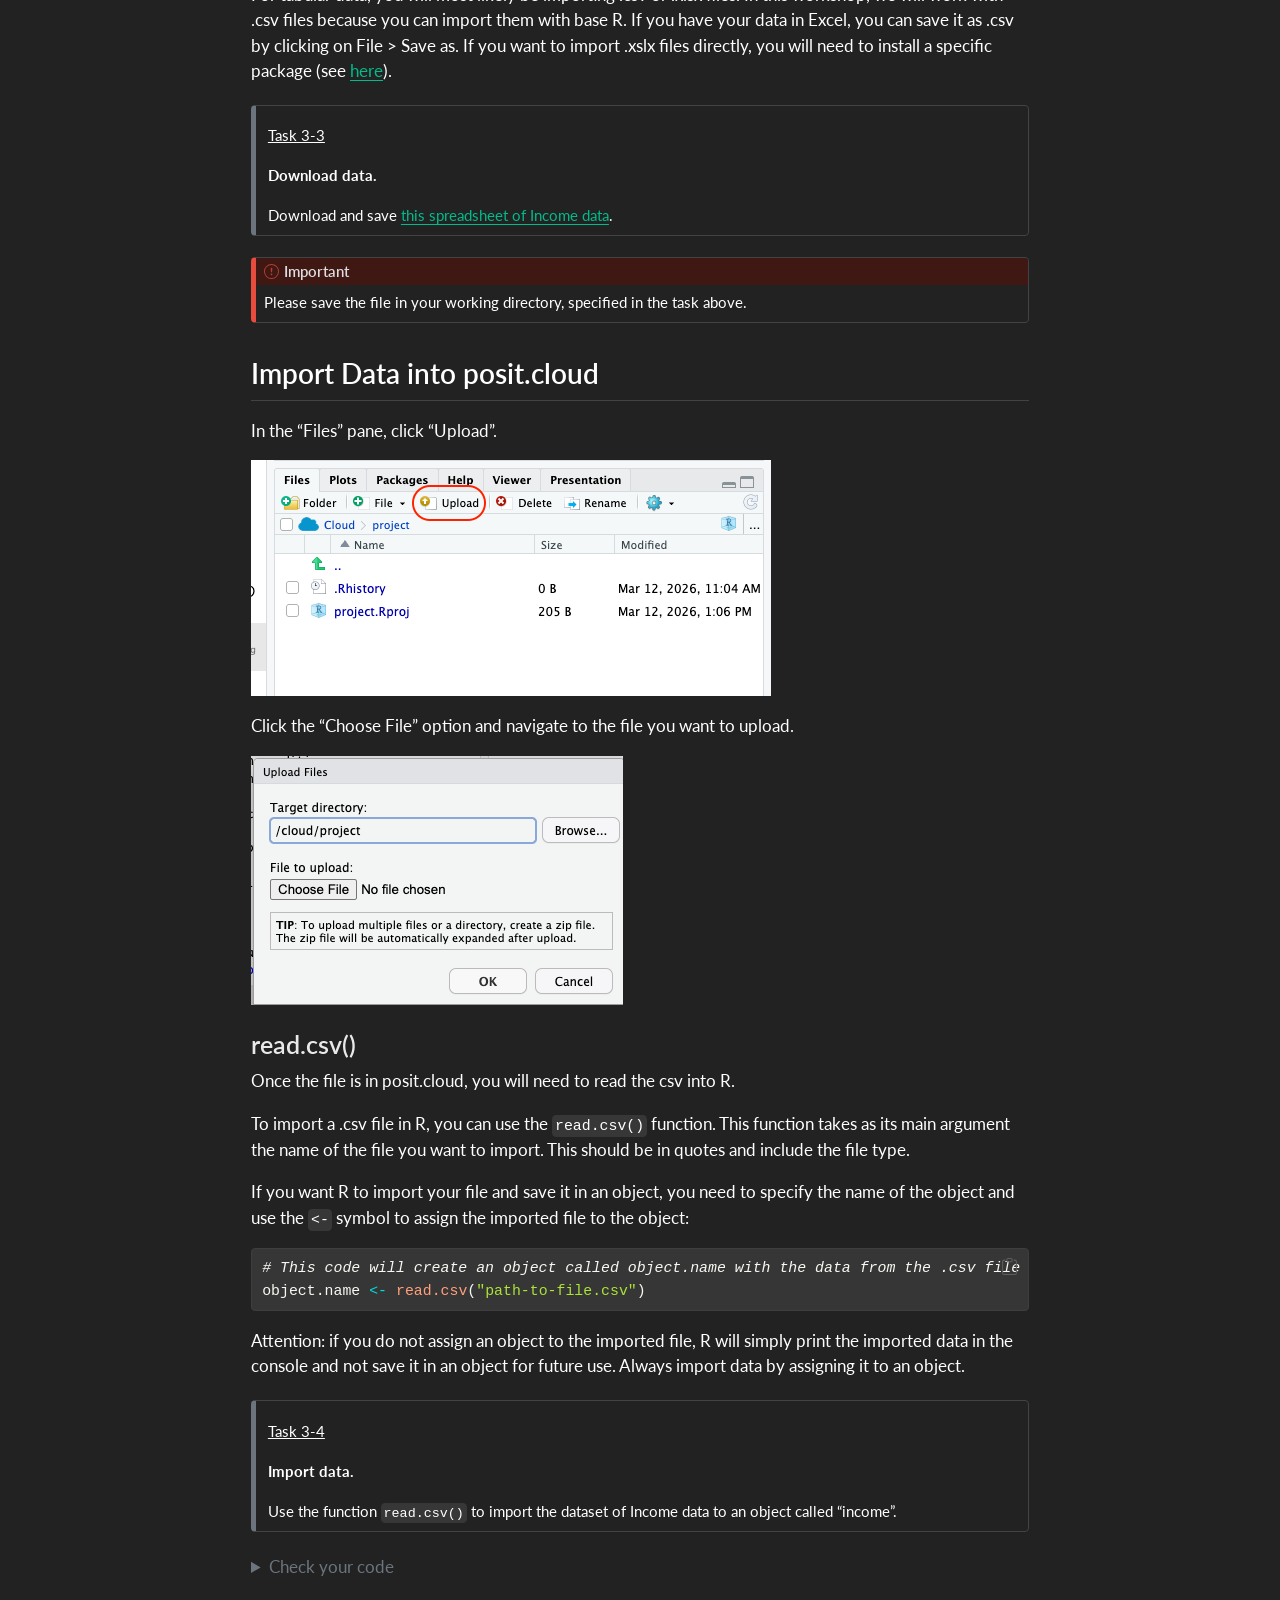
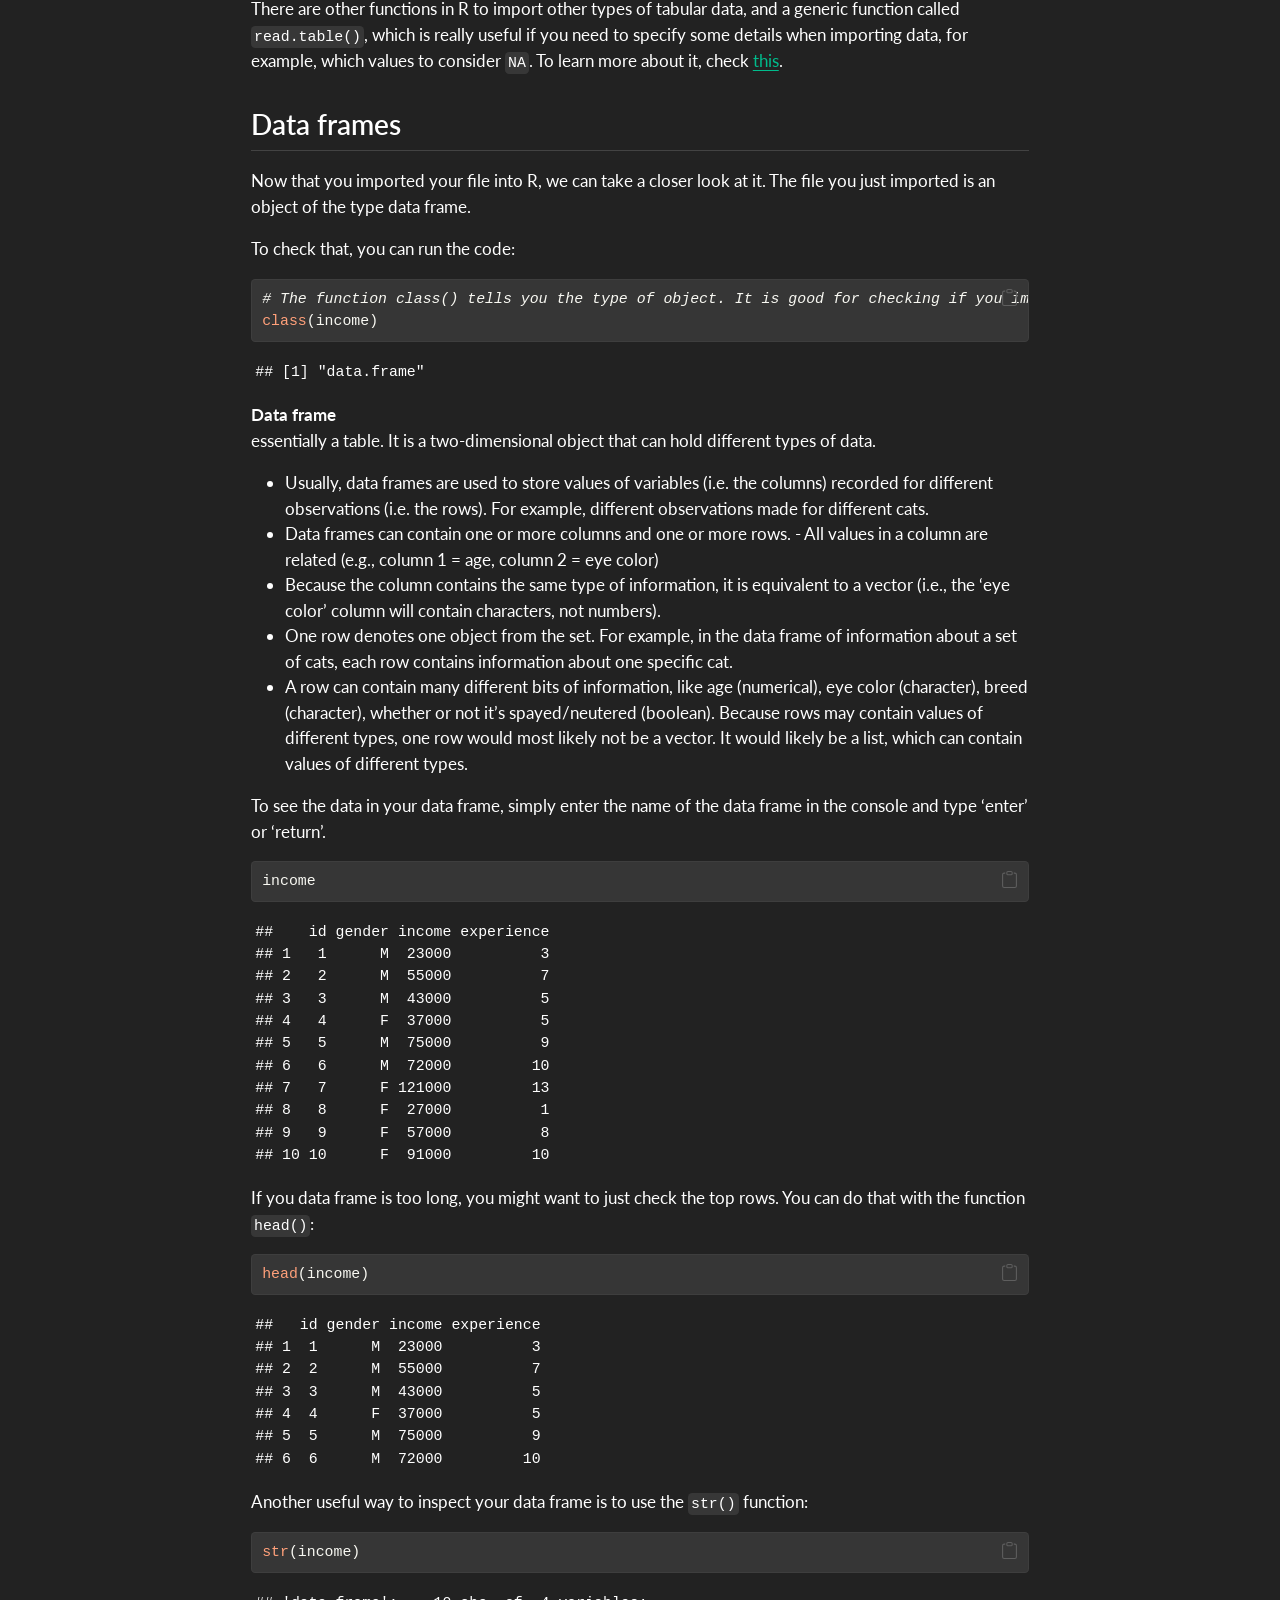
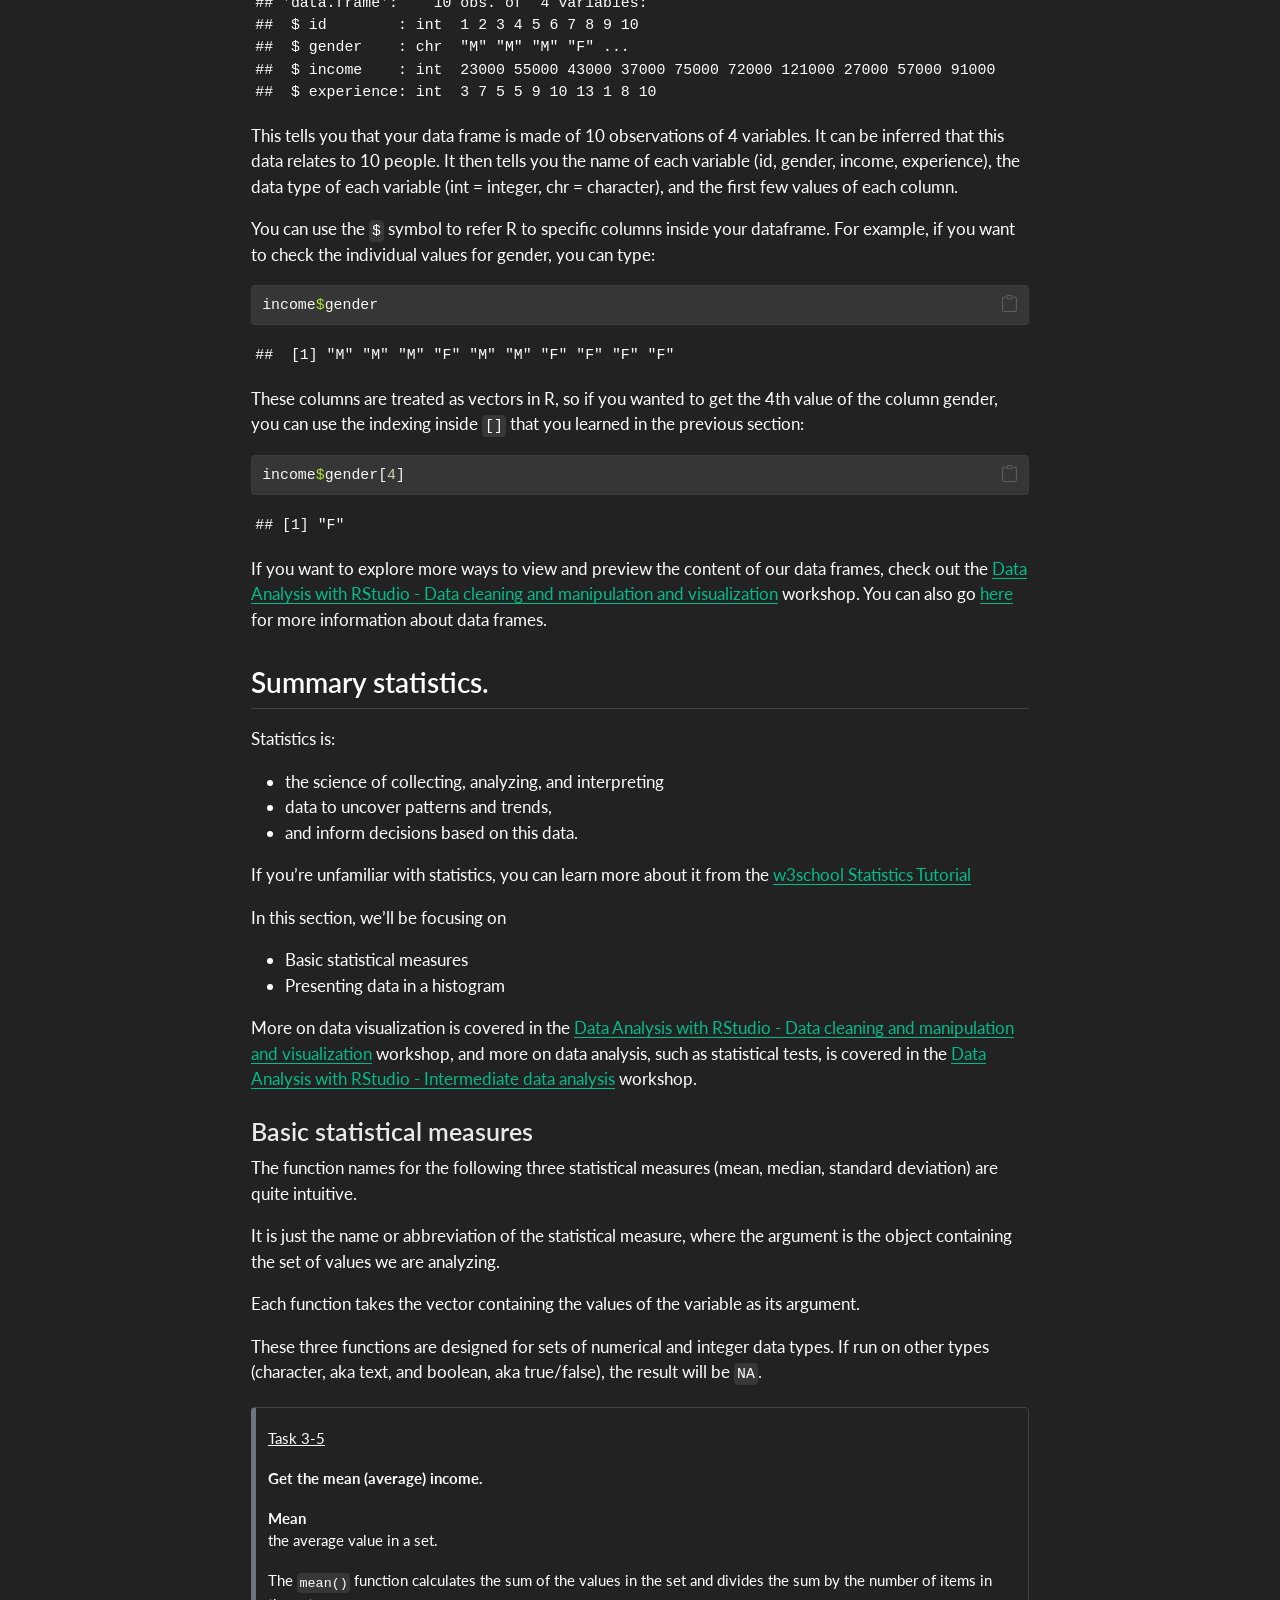
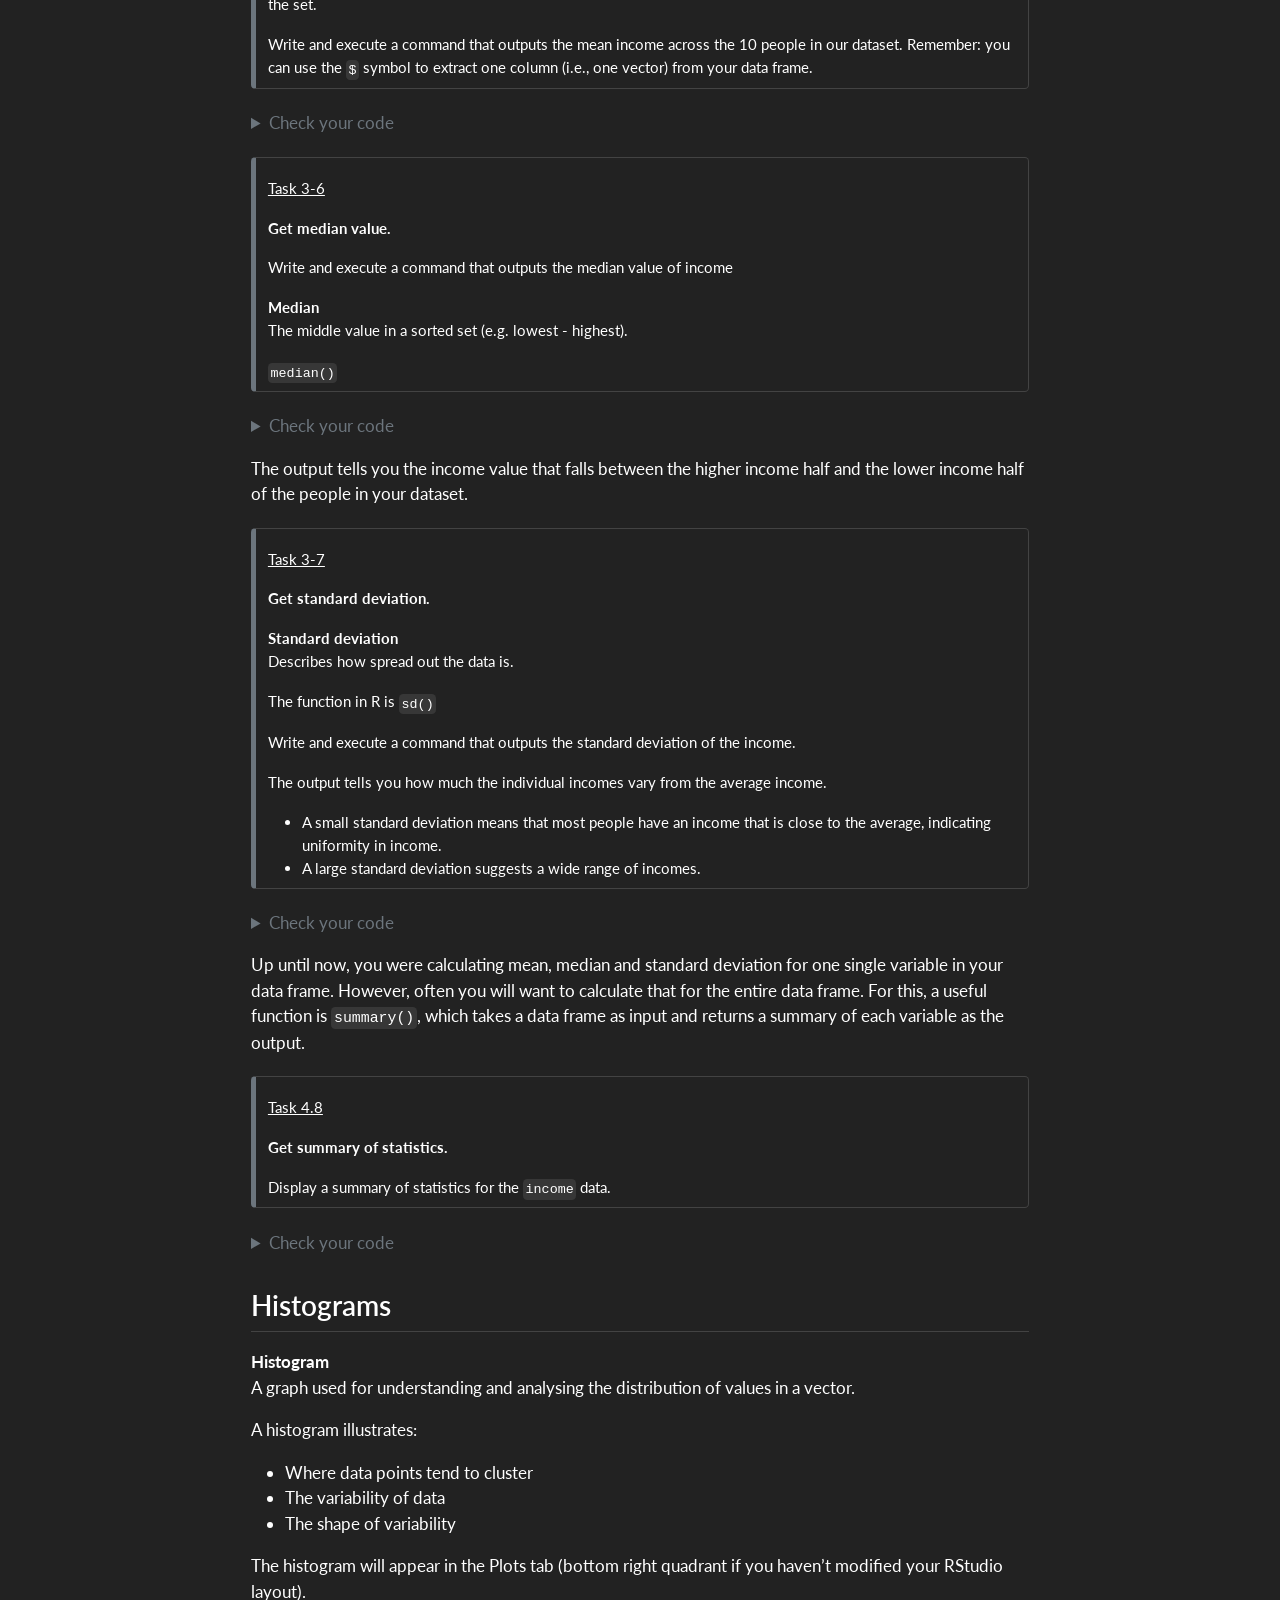
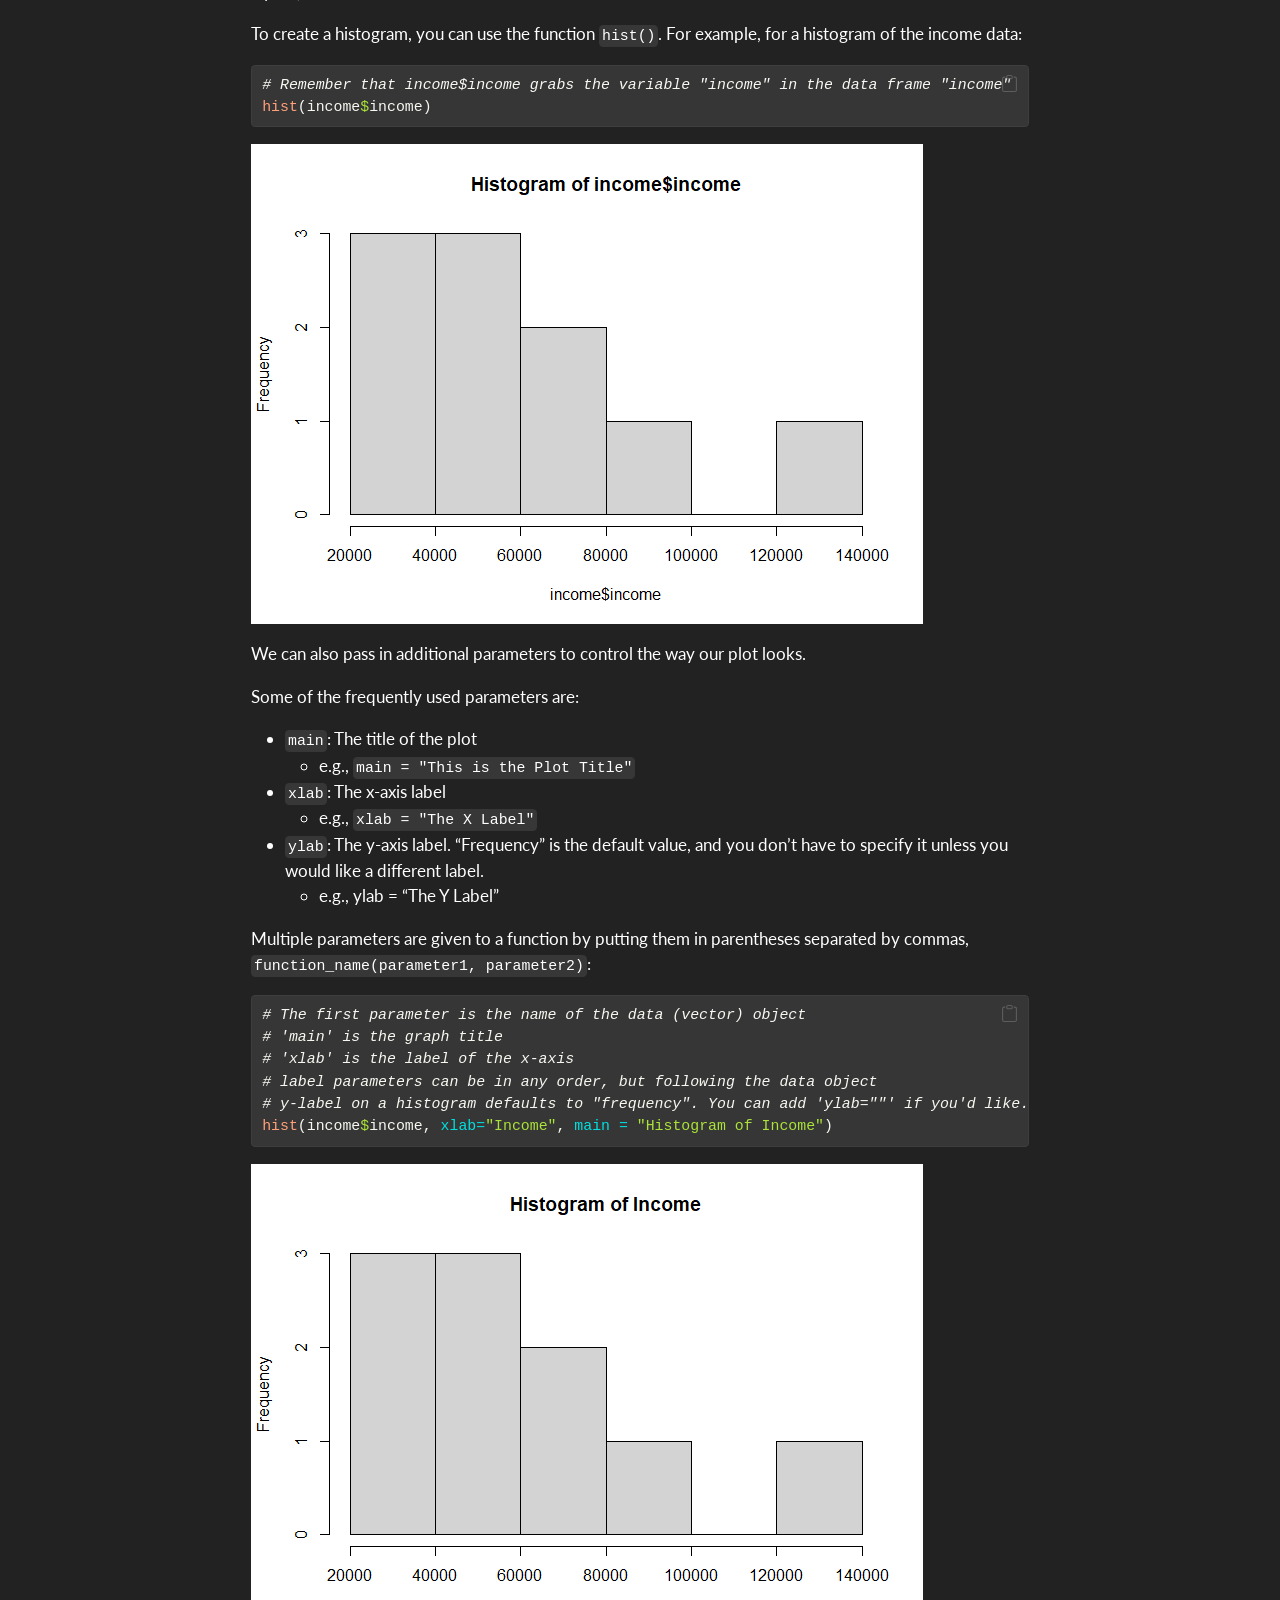
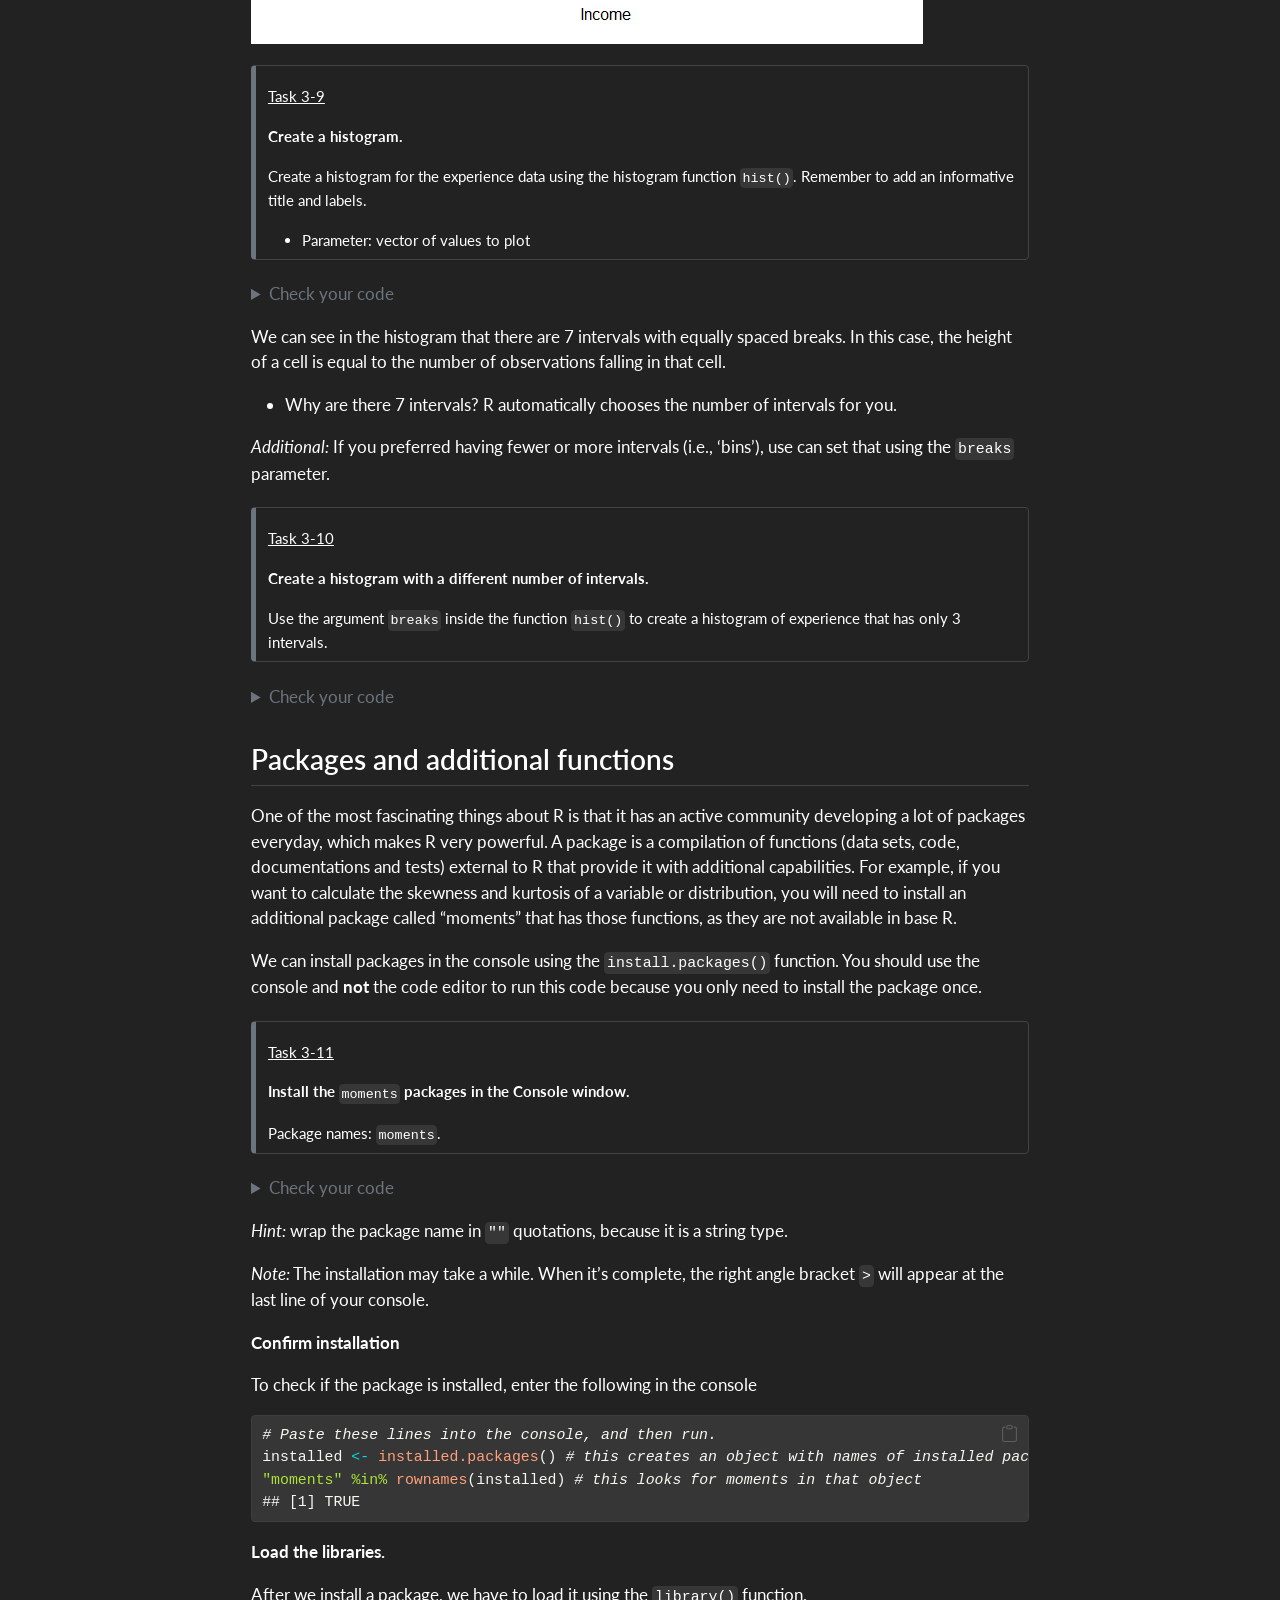
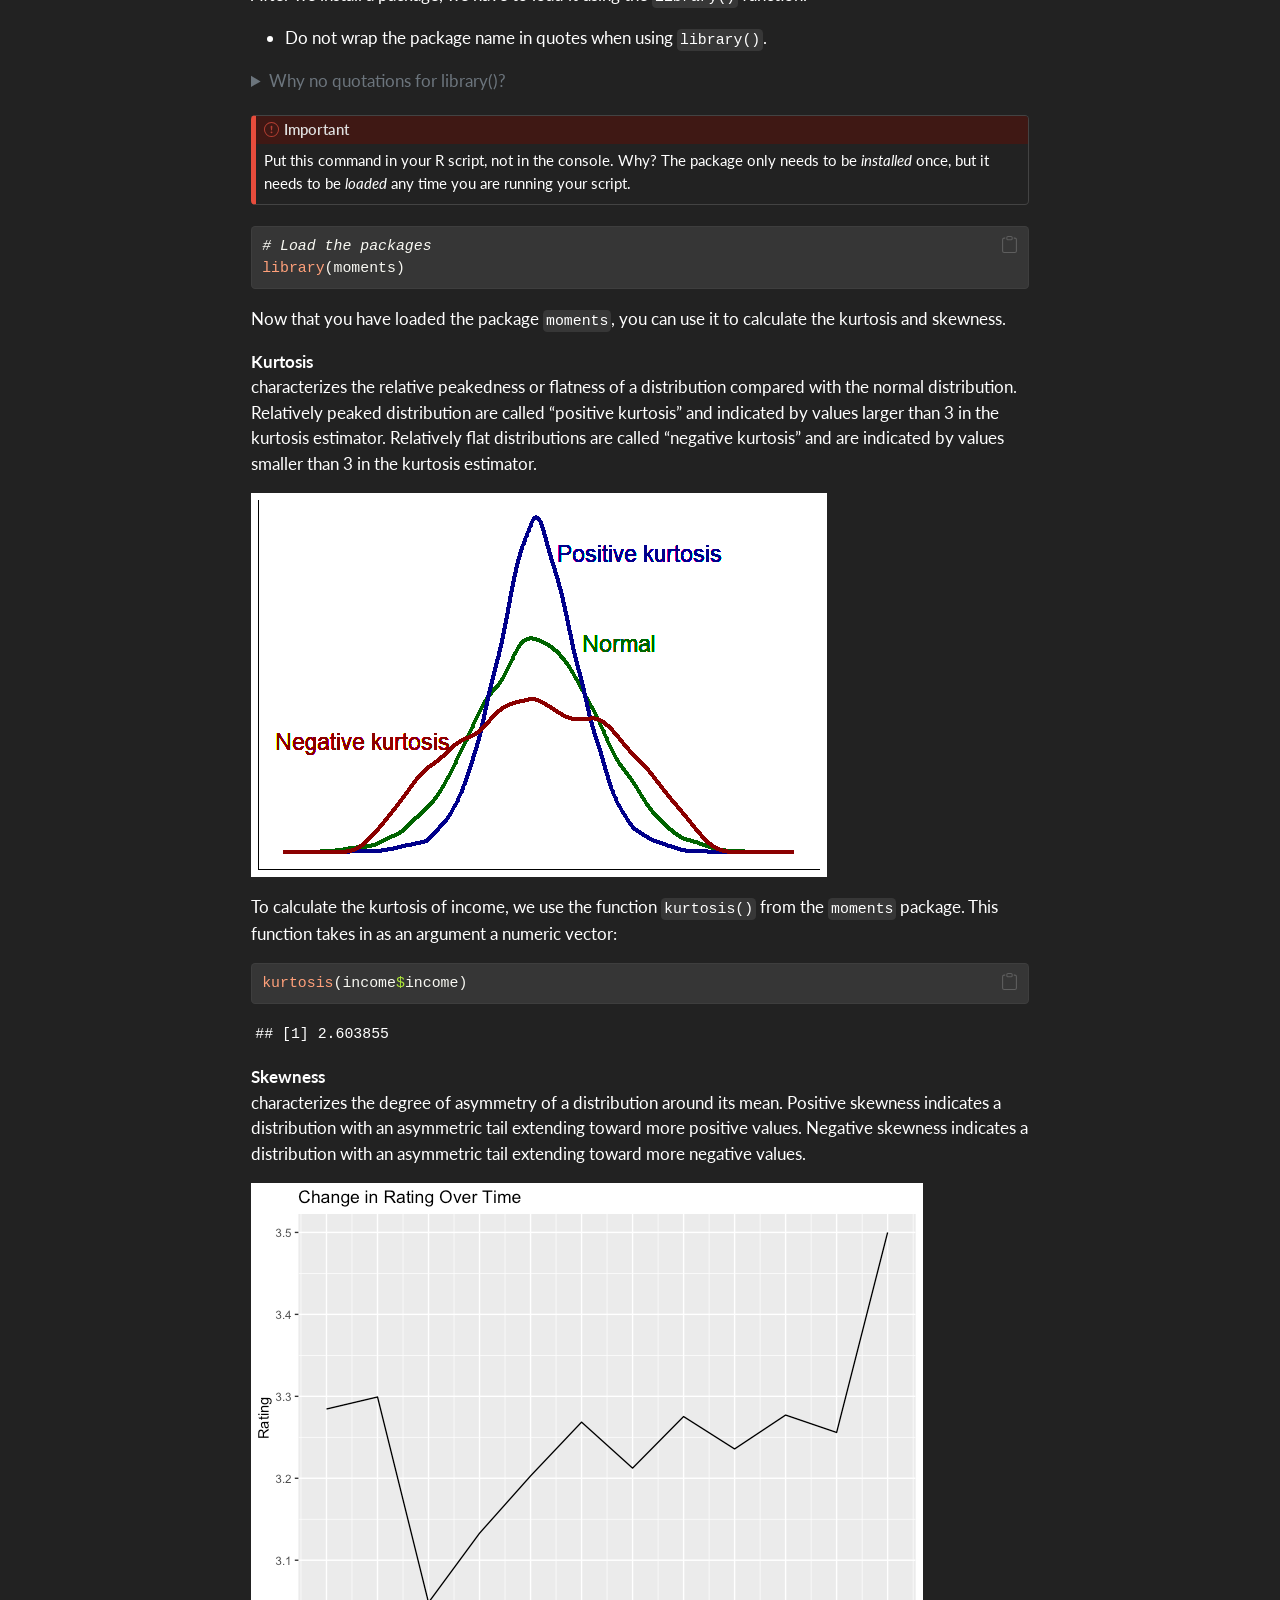
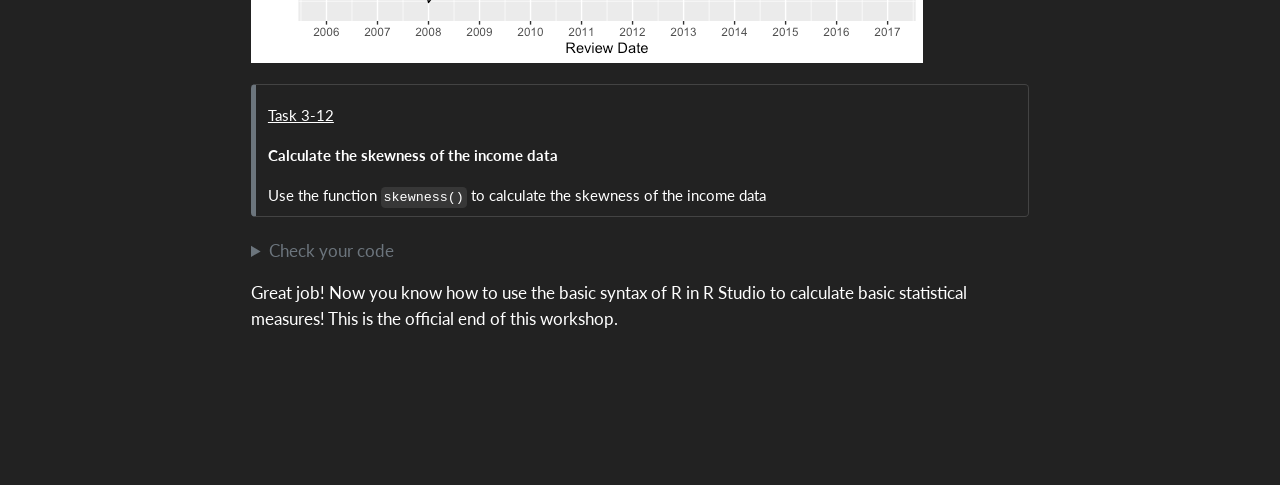
==== commit 4ca2c45e: "slides title" ====
--- a/docs/basic-analyses.html
+++ b/docs/basic-analyses.html
@@ -184,7 +184,7 @@
         <li class="sidebar-item">
   <div class="sidebar-item-container"> 
   <a href="./slides.html" class="sidebar-item-text sidebar-link">
- <span class="menu-text">Slides</span></a>
+ <span class="menu-text">R/Quarto Slides</span></a>
   </div>
 </li>
     </ul>
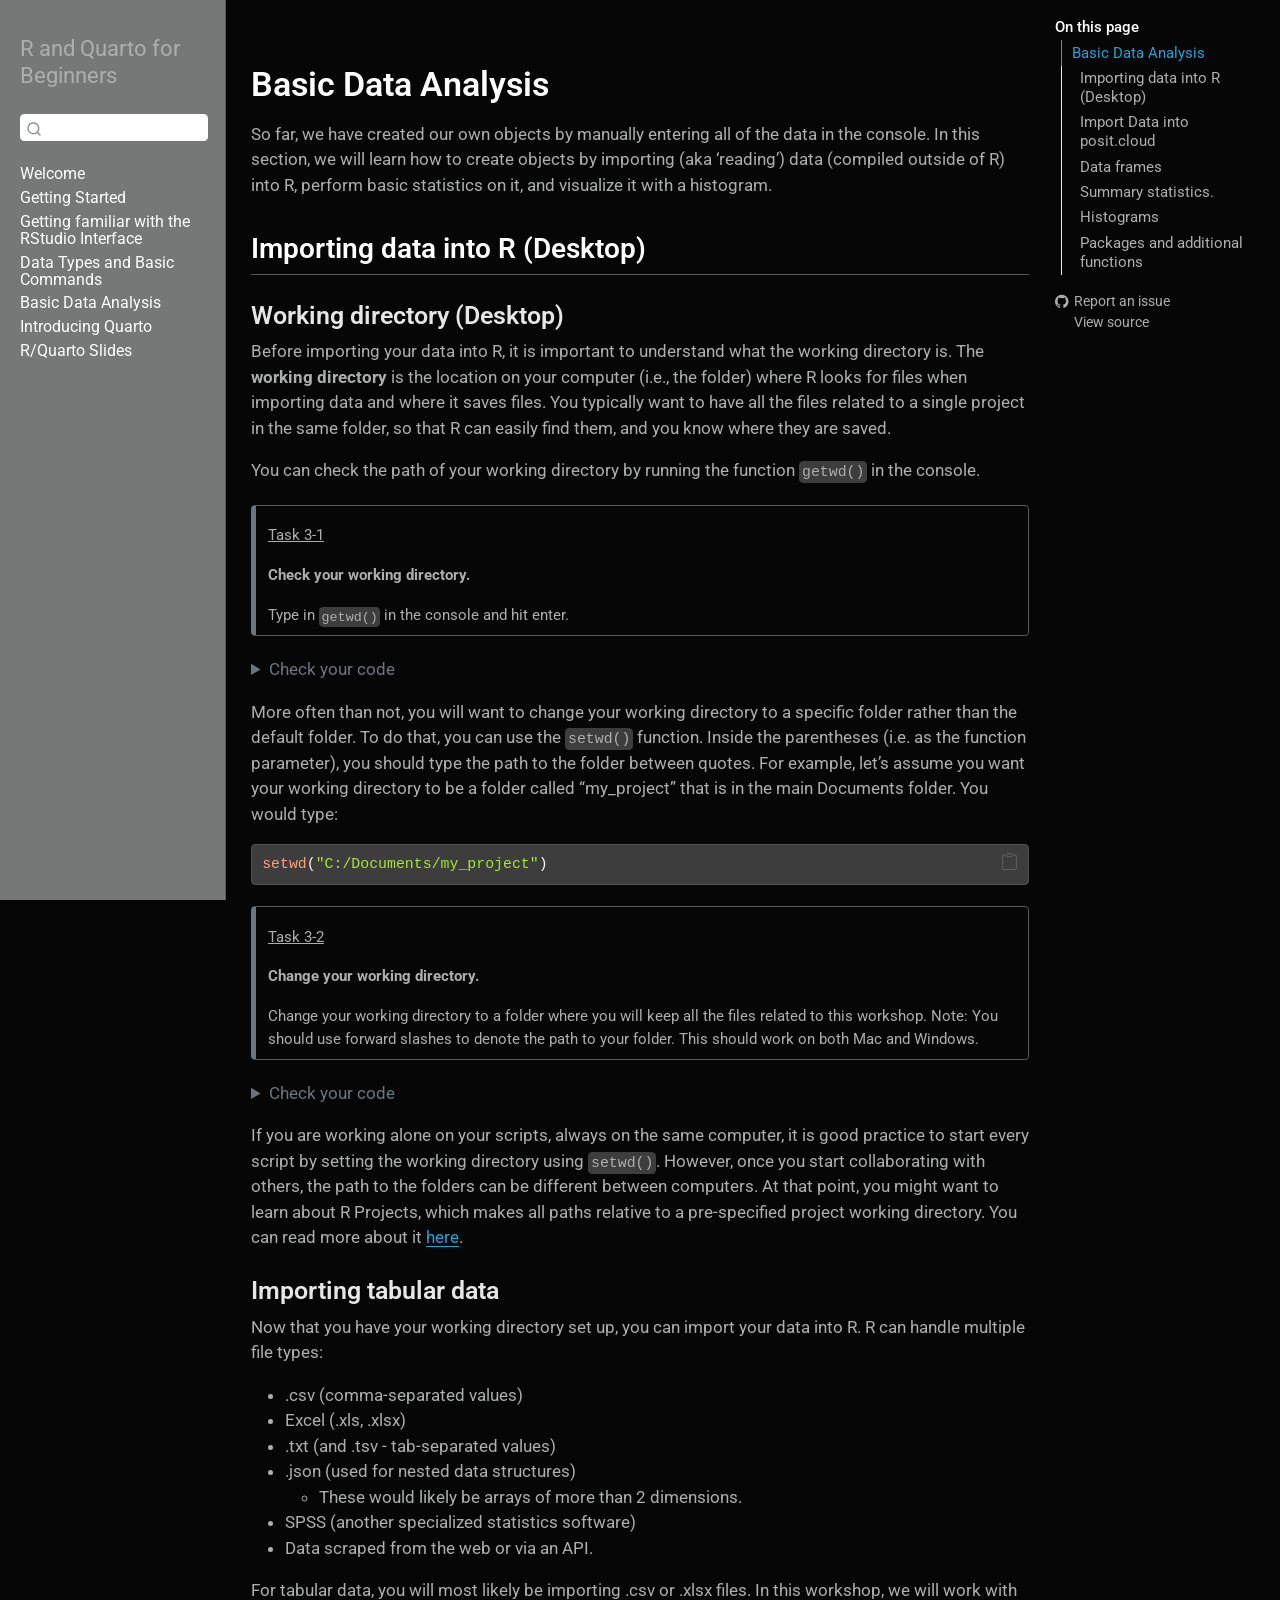
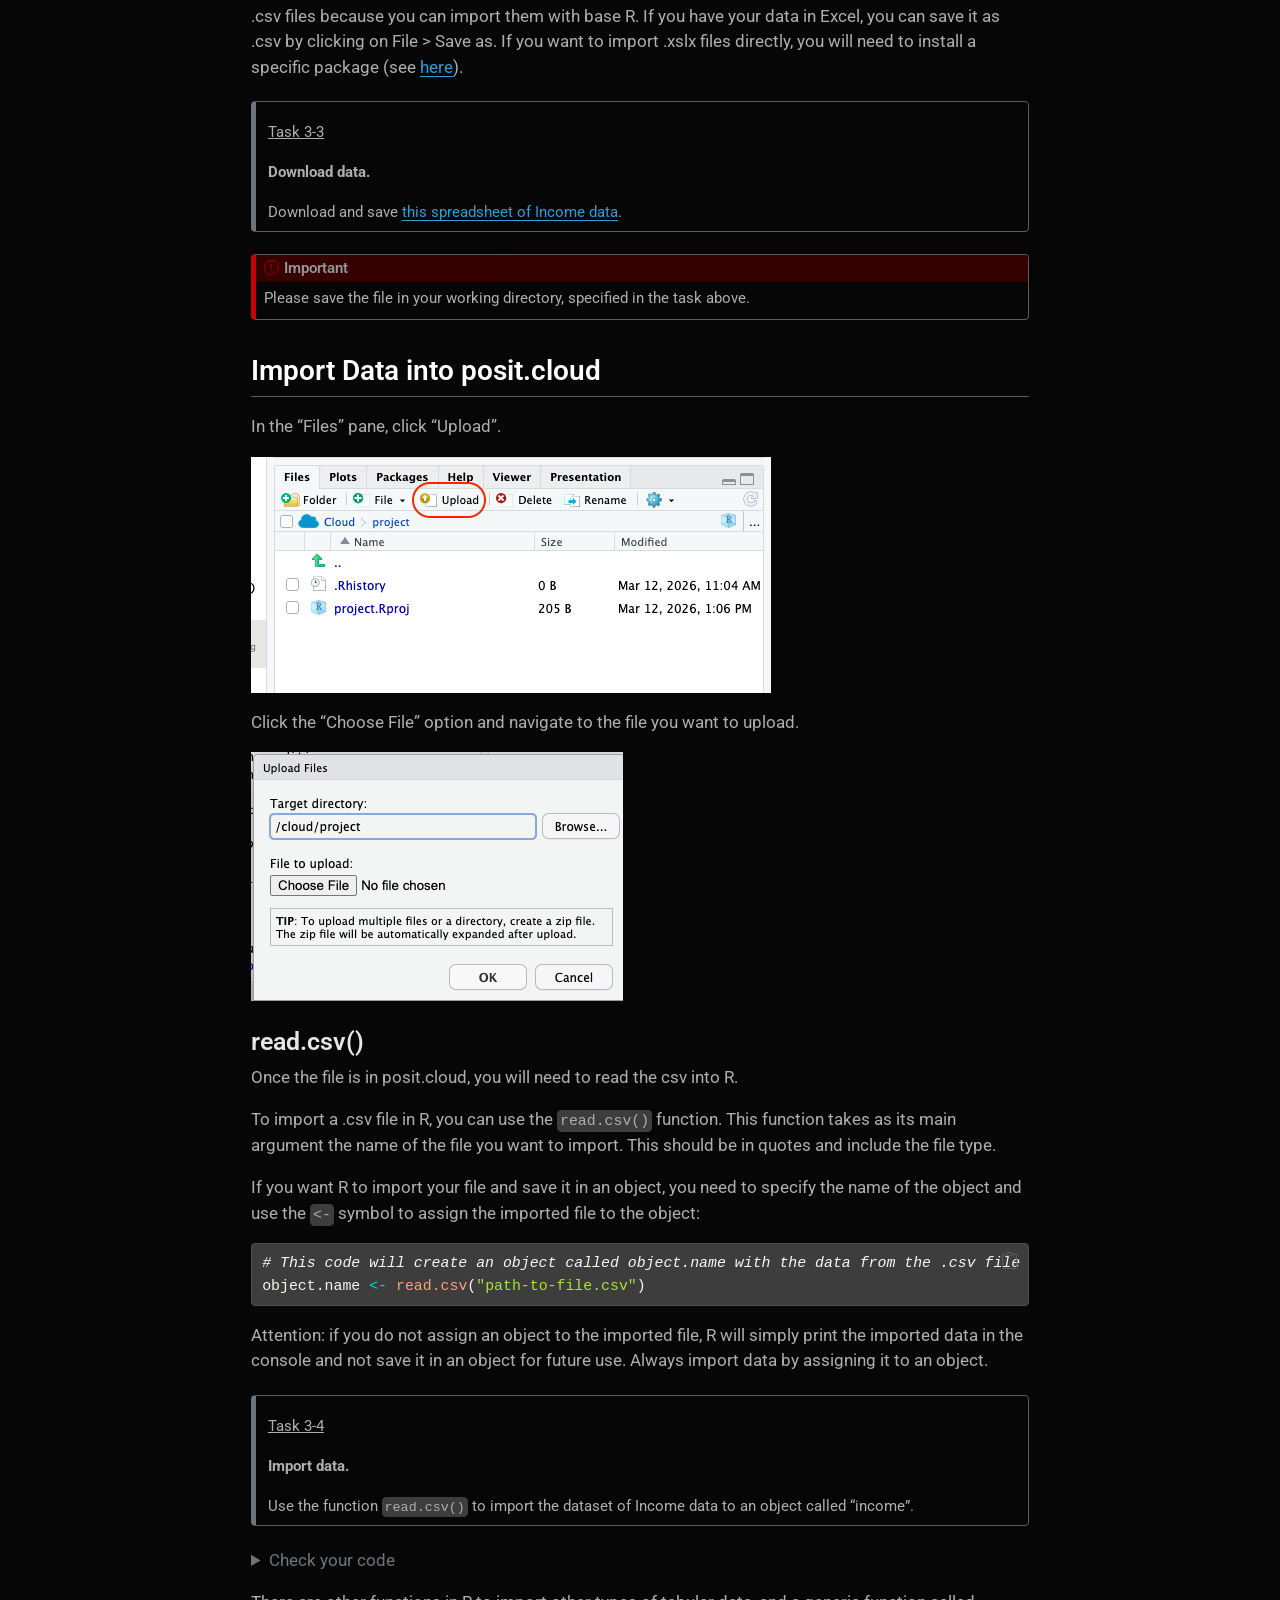
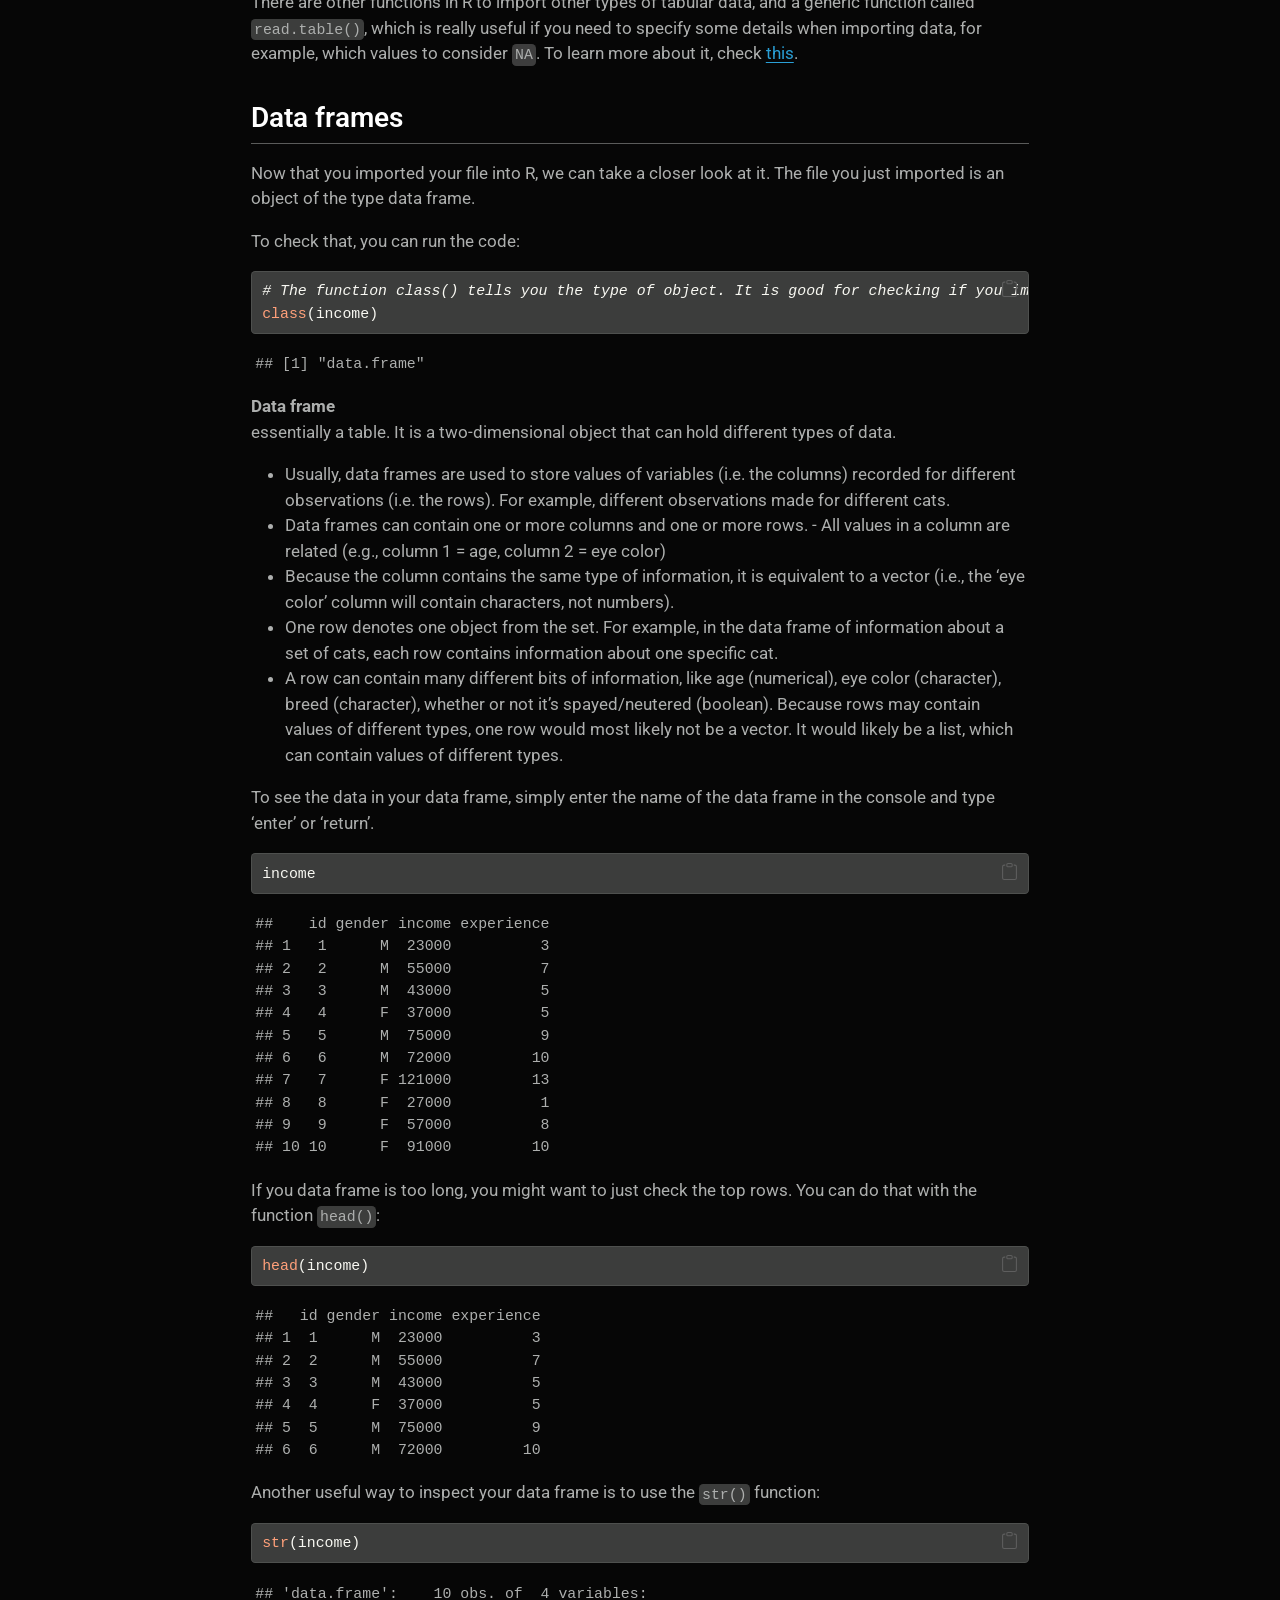
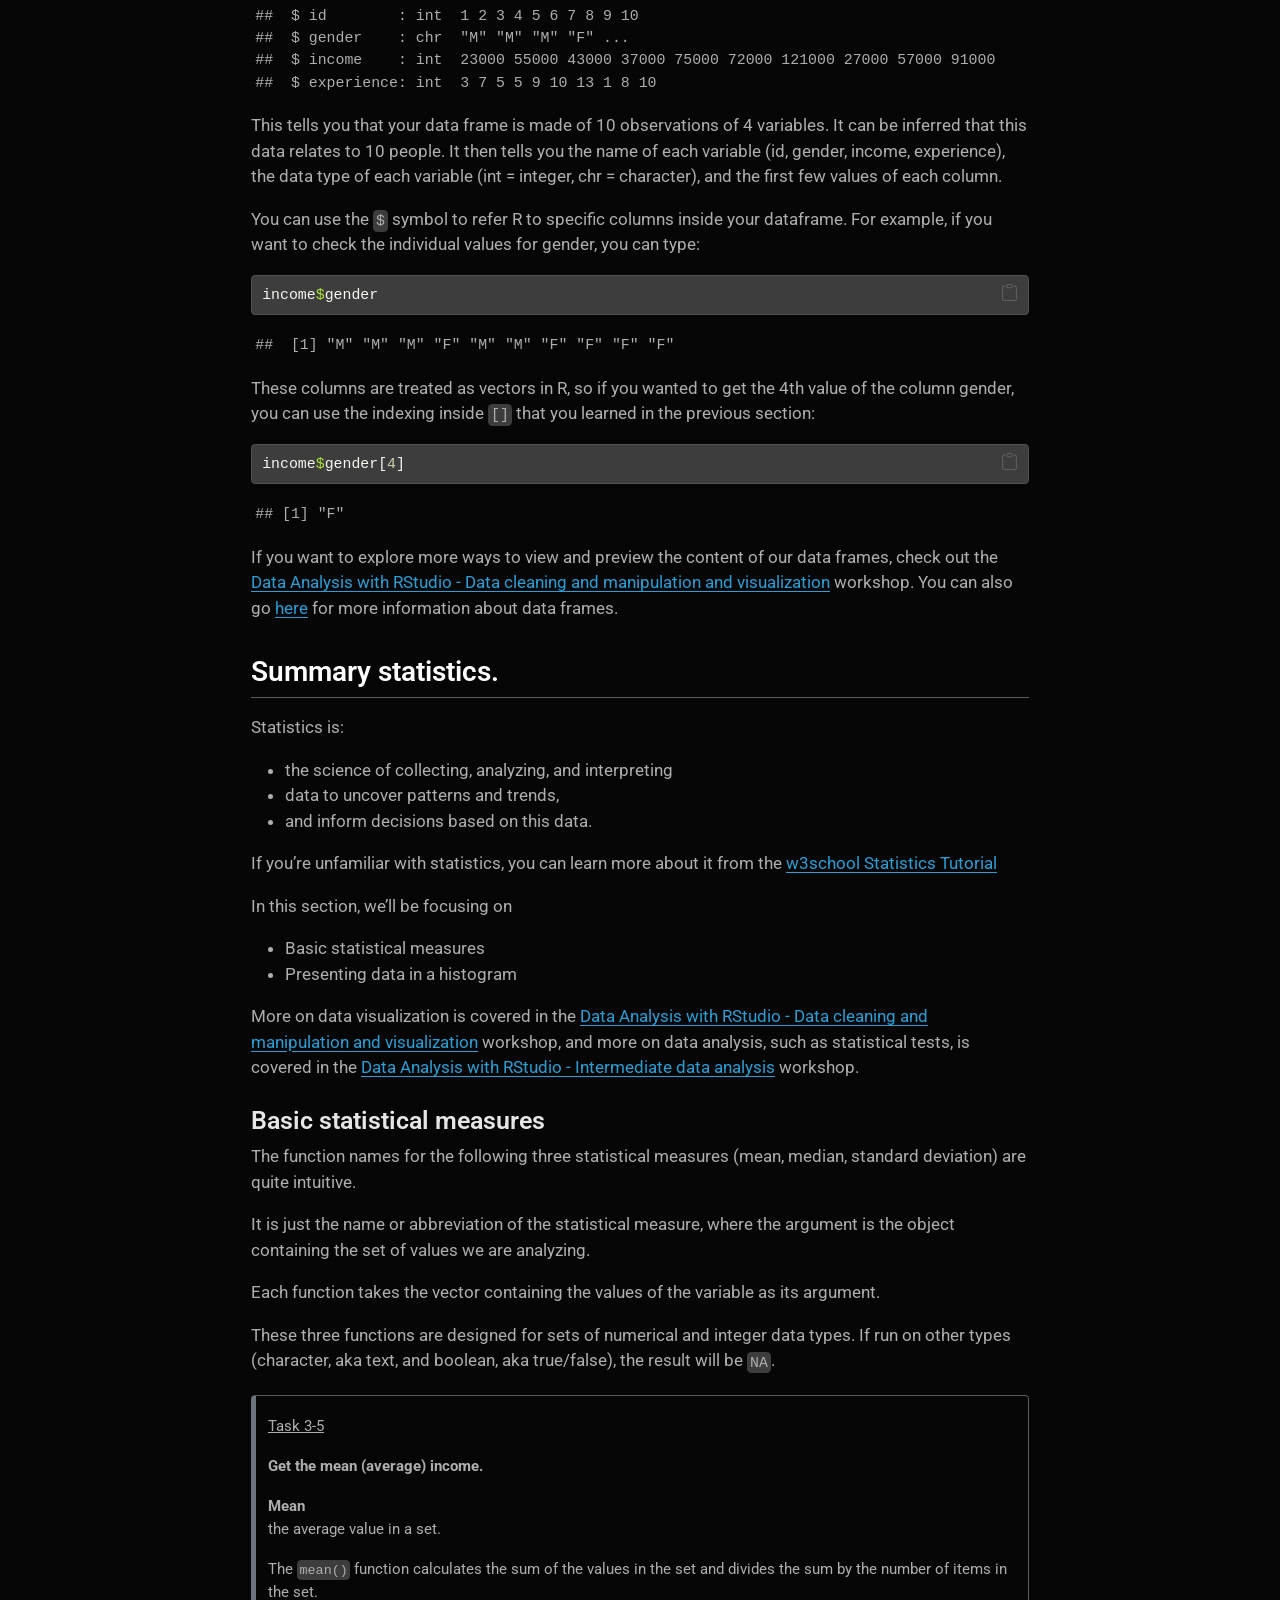
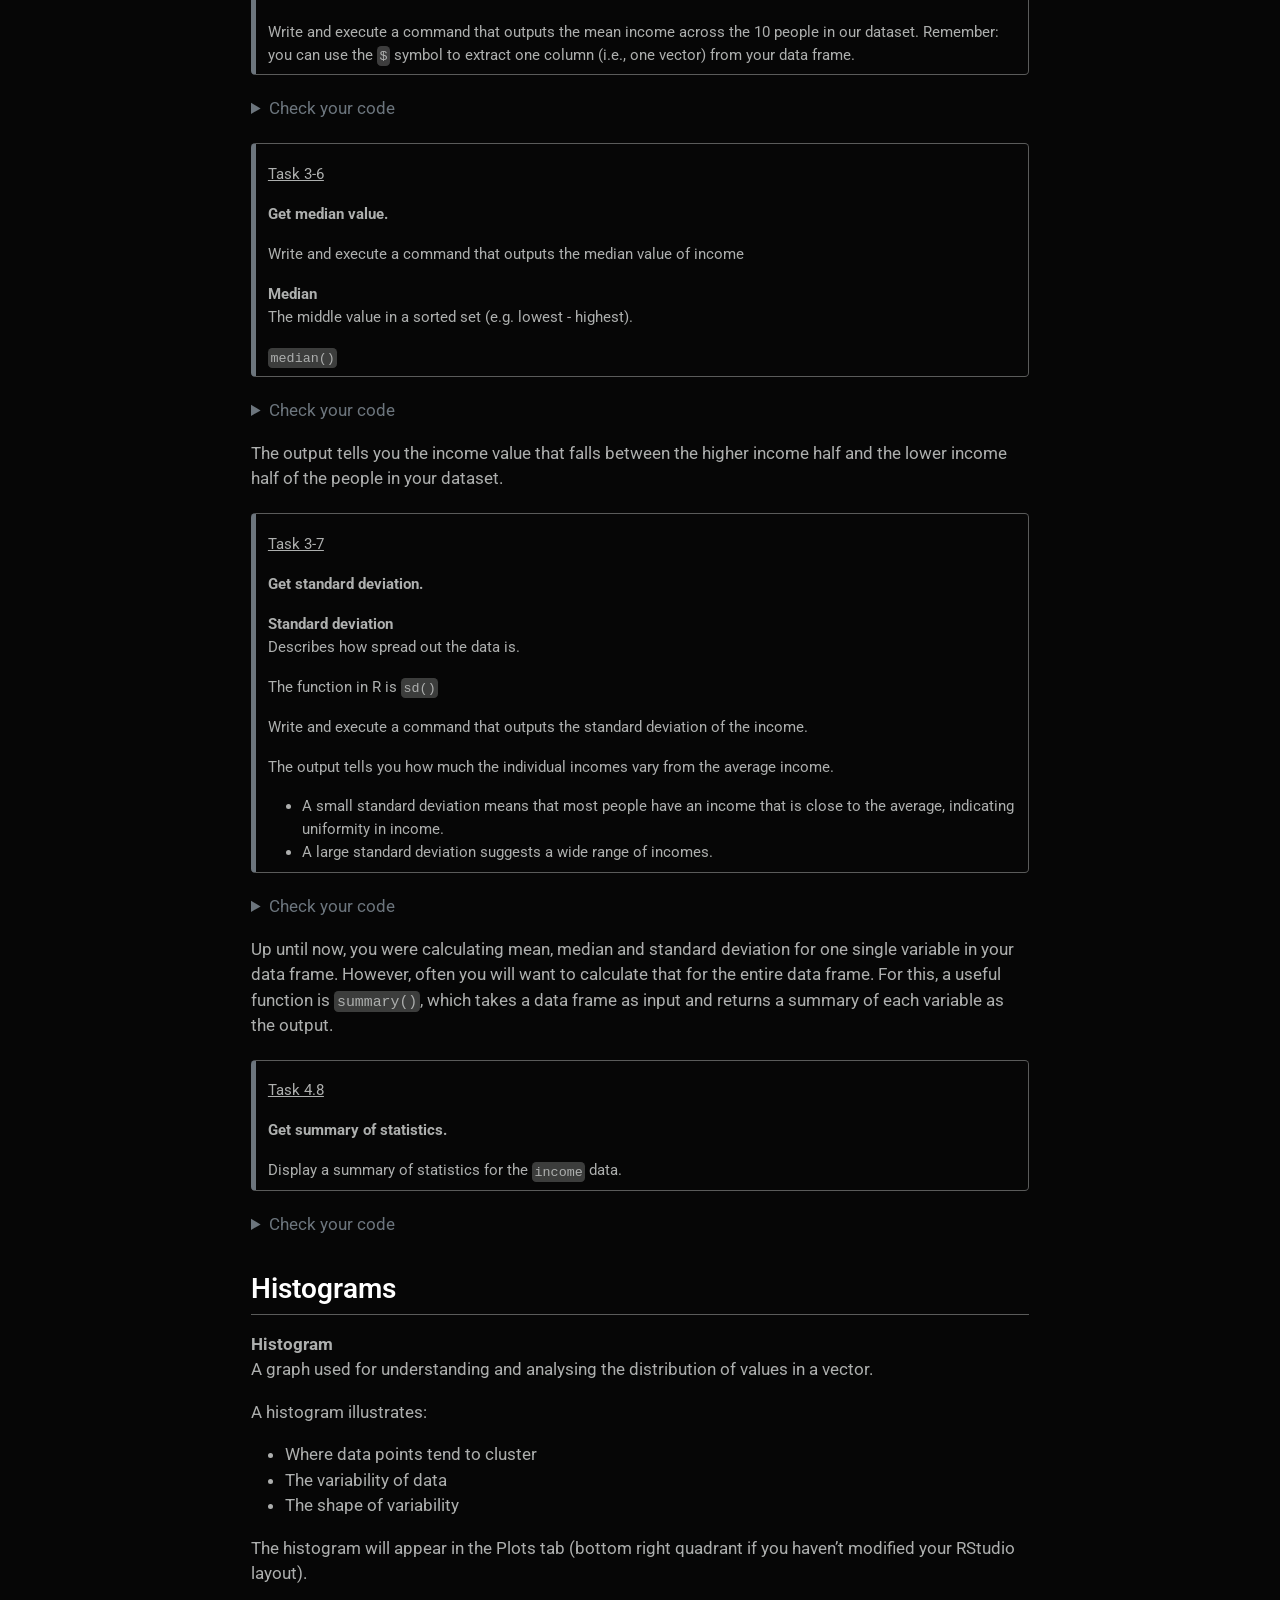
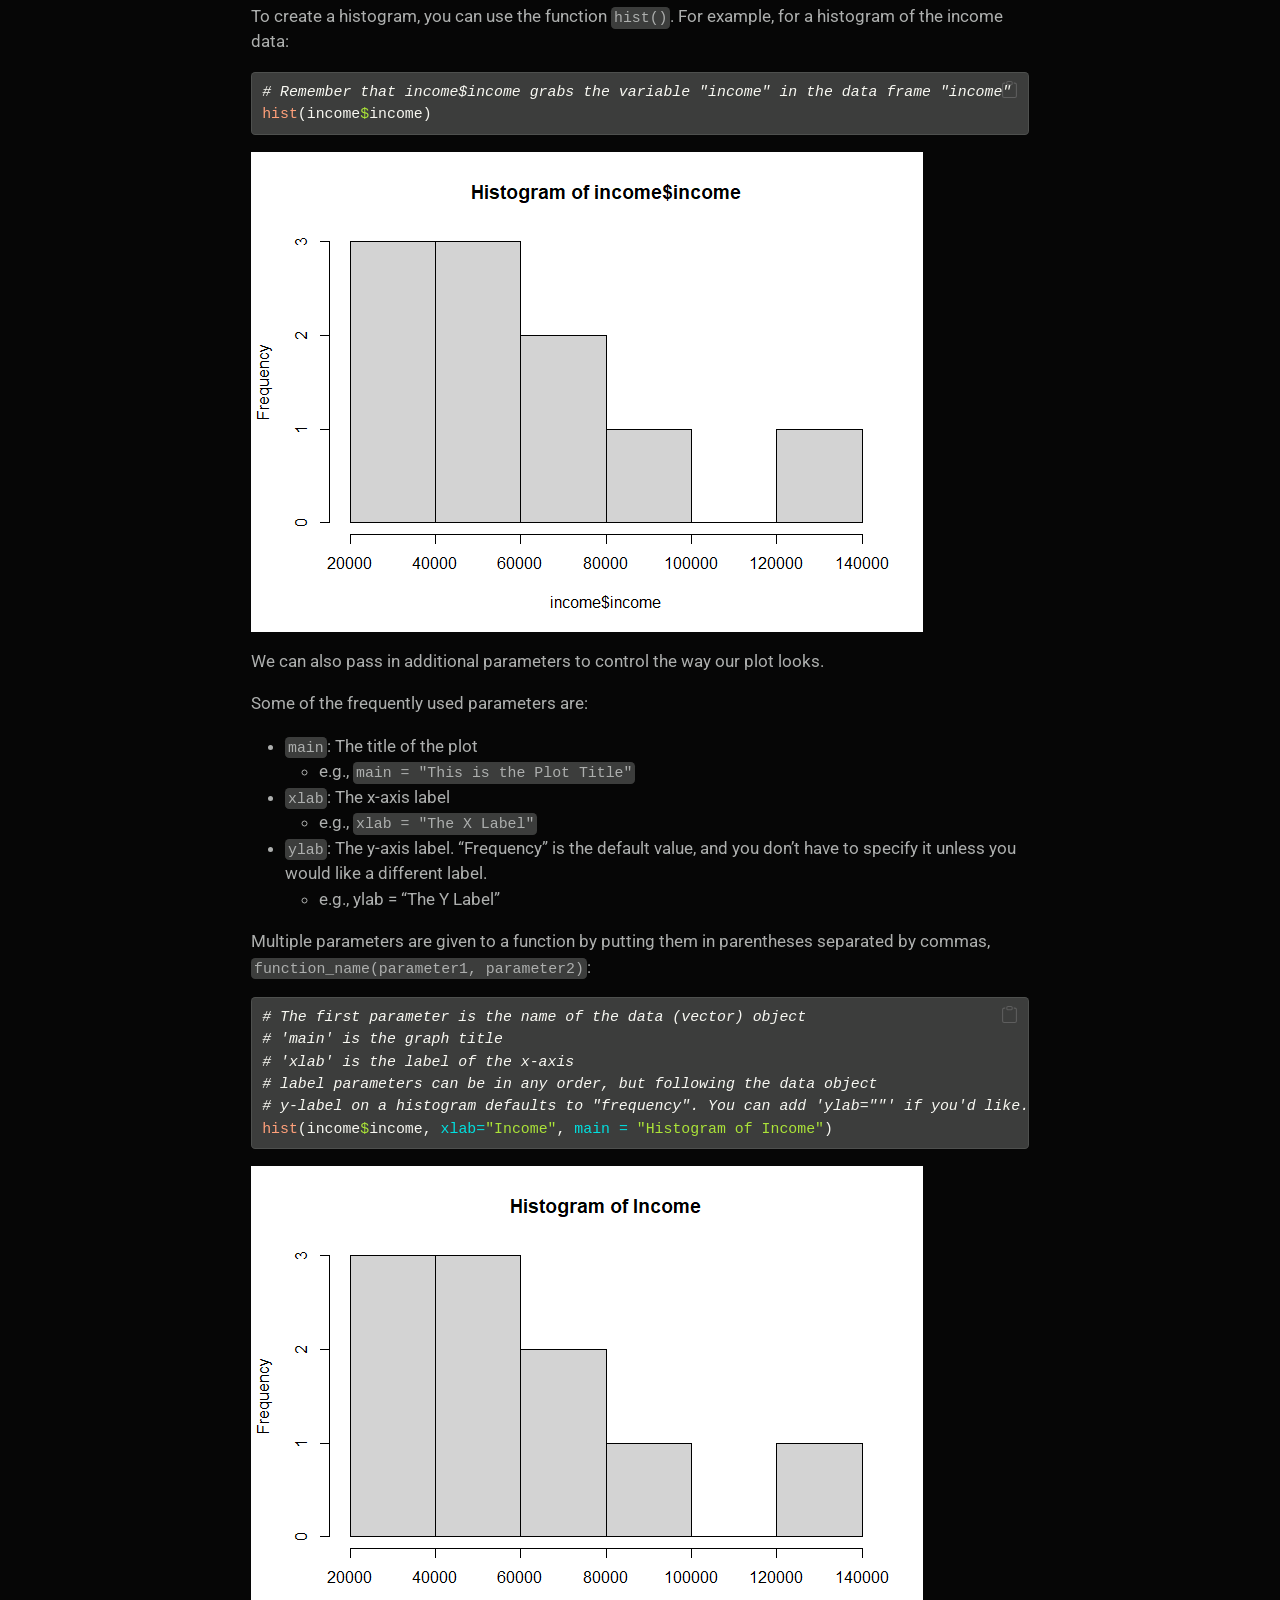
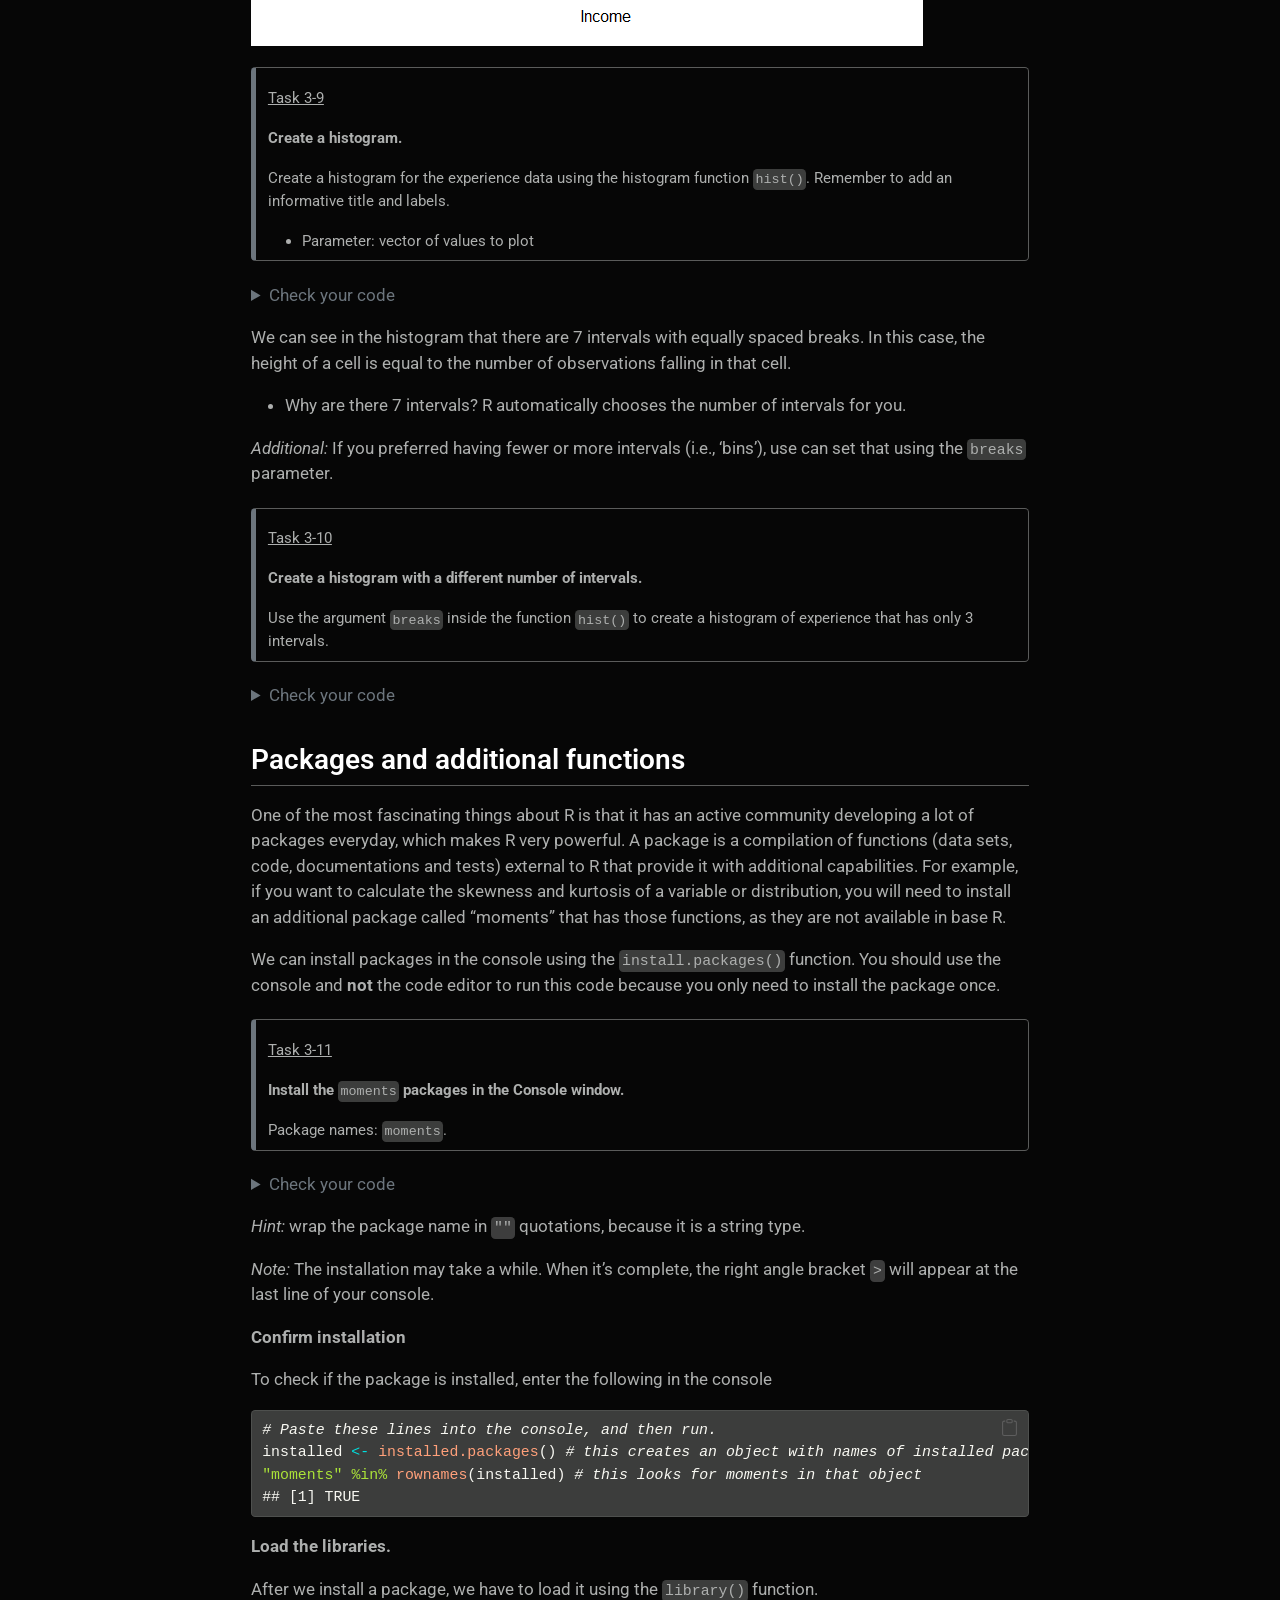
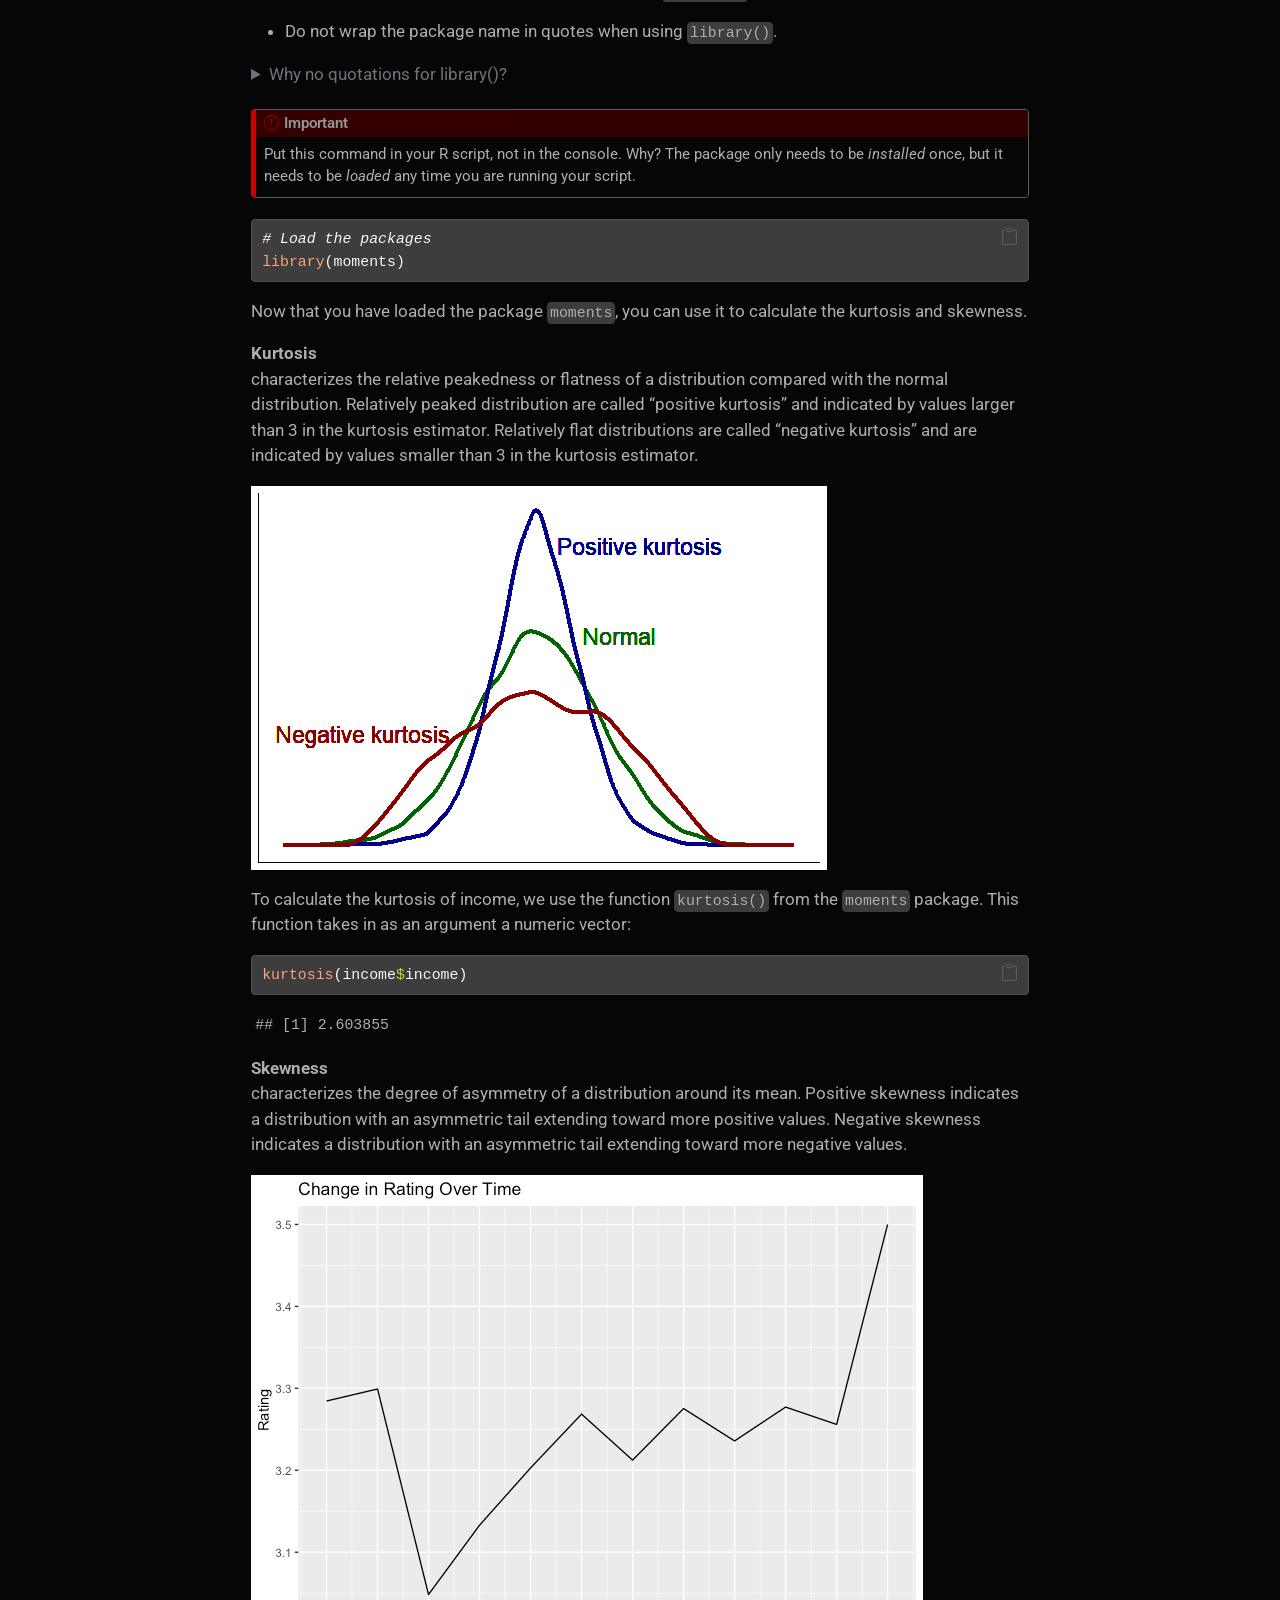
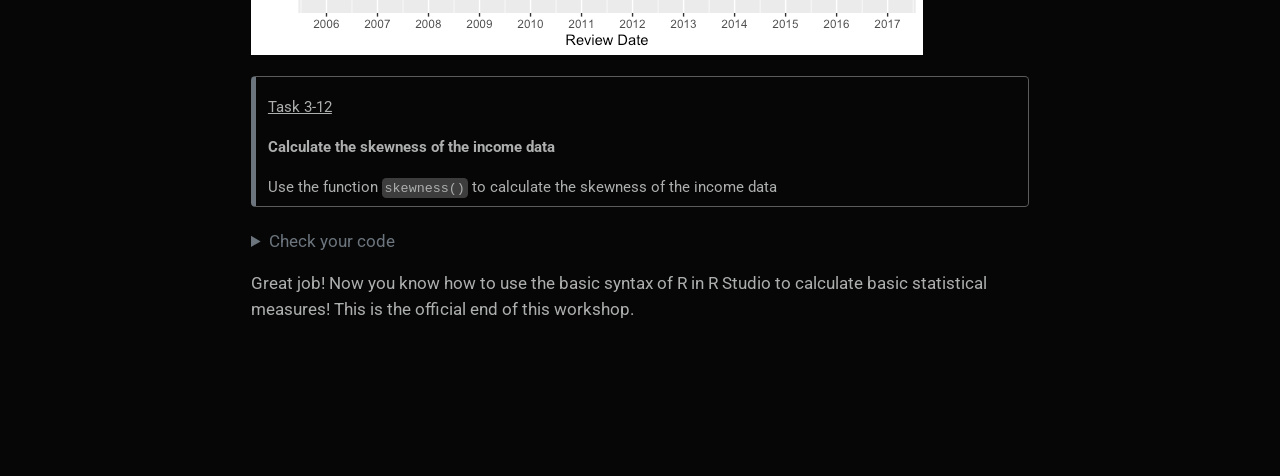
==== commit 5f050089: "cyborg theme" ====
--- a/docs/basic-analyses.html
+++ b/docs/basic-analyses.html
@@ -65,6 +65,7 @@
 <script src="site_libs/quarto-search/fuse.min.js"></script>
 <script src="site_libs/quarto-search/quarto-search.js"></script>
 <meta name="quarto:offset" content="./">
+<link href="./assets/hanko.png" rel="icon" type="image/png">
 <script src="site_libs/quarto-html/quarto.js" type="module"></script>
 <script src="site_libs/quarto-html/tabsets/tabsets.js" type="module"></script>
 <script src="site_libs/quarto-html/axe/axe-check.js" type="module"></script>
@@ -75,7 +76,7 @@
 <link href="site_libs/quarto-html/quarto-syntax-highlighting-dark-4d9afe2b8d18ee9fa5d0d57b5ed4214d.css" rel="stylesheet" id="quarto-text-highlighting-styles">
 <script src="site_libs/bootstrap/bootstrap.min.js"></script>
 <link href="site_libs/bootstrap/bootstrap-icons.css" rel="stylesheet">
-<link href="site_libs/bootstrap/bootstrap-96e9ea3fe3ab1223fc52048f2d3b7472.min.css" rel="stylesheet" append-hash="true" id="quarto-bootstrap" data-mode="dark">
+<link href="site_libs/bootstrap/bootstrap-29fb2d09a56b343671103f1445b1220d.min.css" rel="stylesheet" append-hash="true" id="quarto-bootstrap" data-mode="dark">
 <script src="site_libs/quarto-contrib/glightbox/glightbox.min.js"></script>
 <link href="site_libs/quarto-contrib/glightbox/glightbox.min.css" rel="stylesheet">
 <link href="site_libs/quarto-contrib/glightbox/lightbox.css" rel="stylesheet">
@@ -106,6 +107,7 @@
     "search-label": "Search"
   }
 }</script>
+<script id="quarto-axe-checker-options" type="text/plain">dHJ1ZQ==</script>
 
 
 <link rel="stylesheet" href="styles.css">
